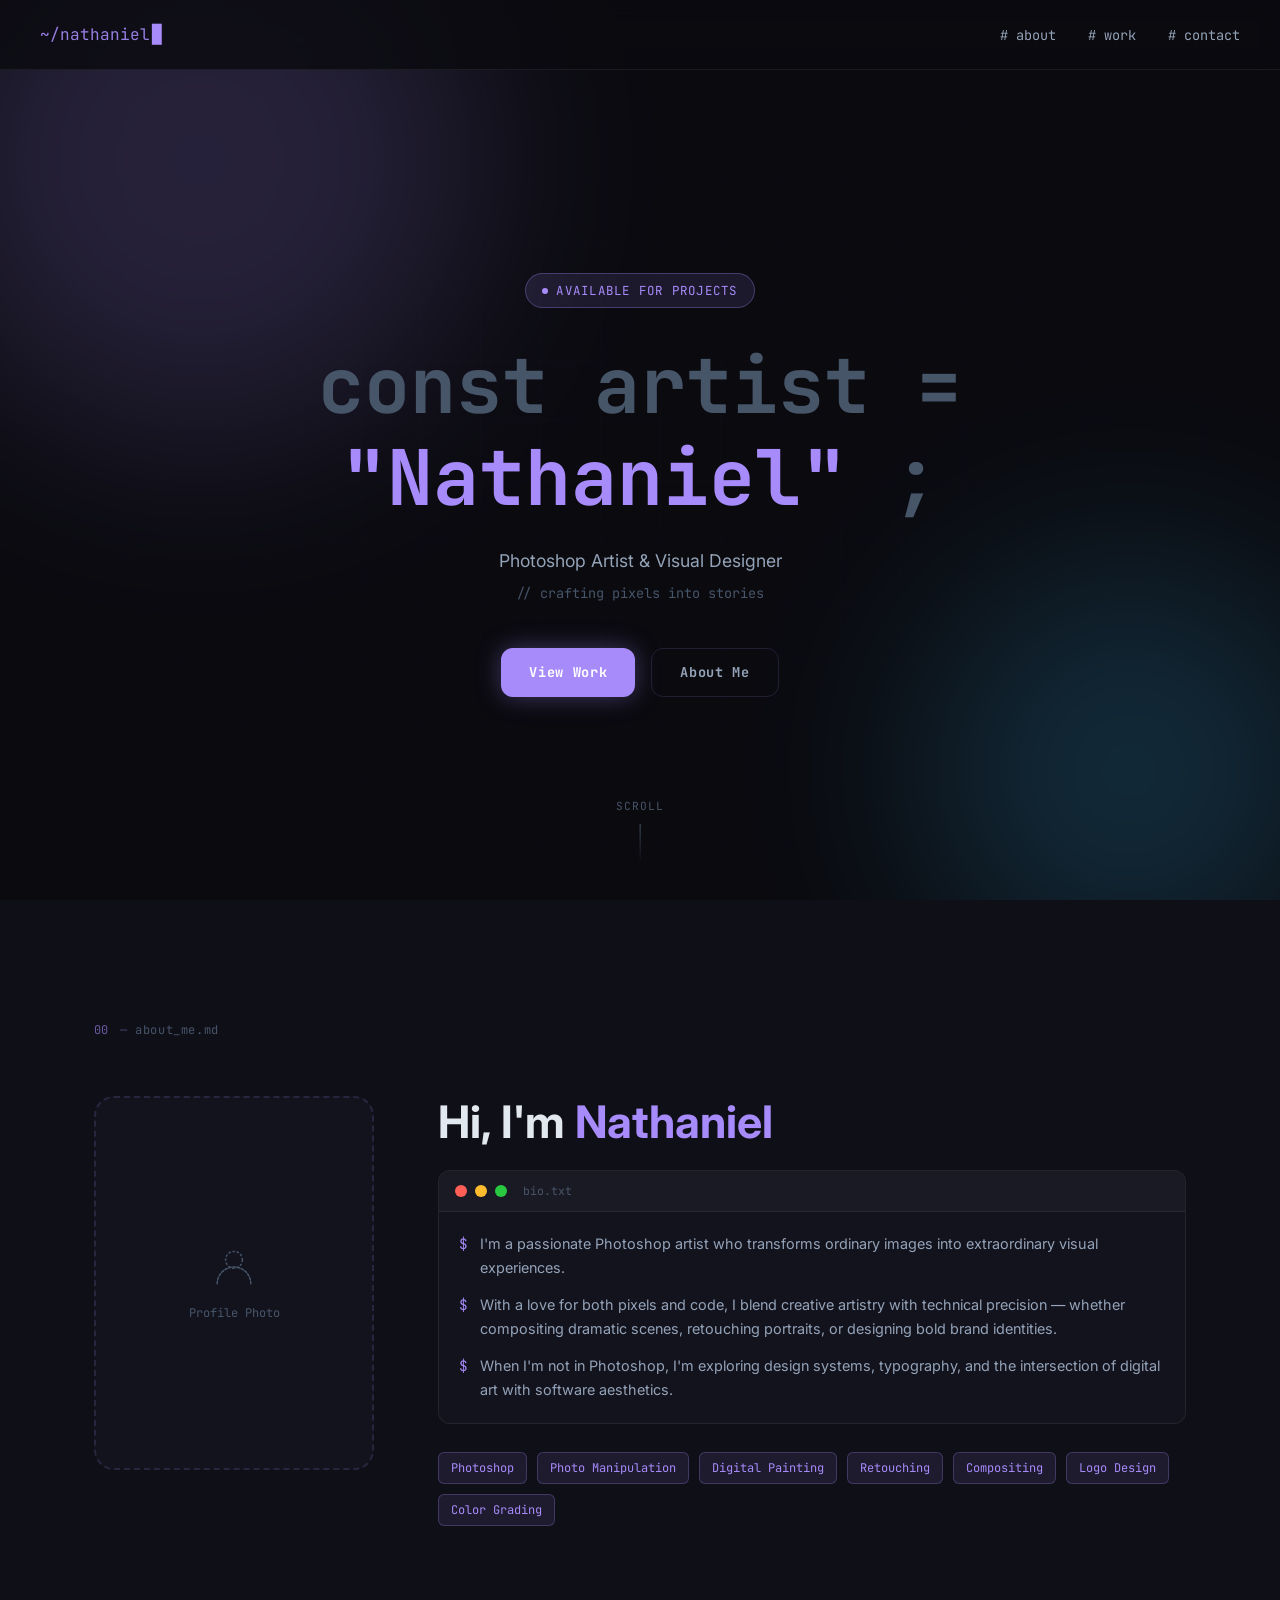
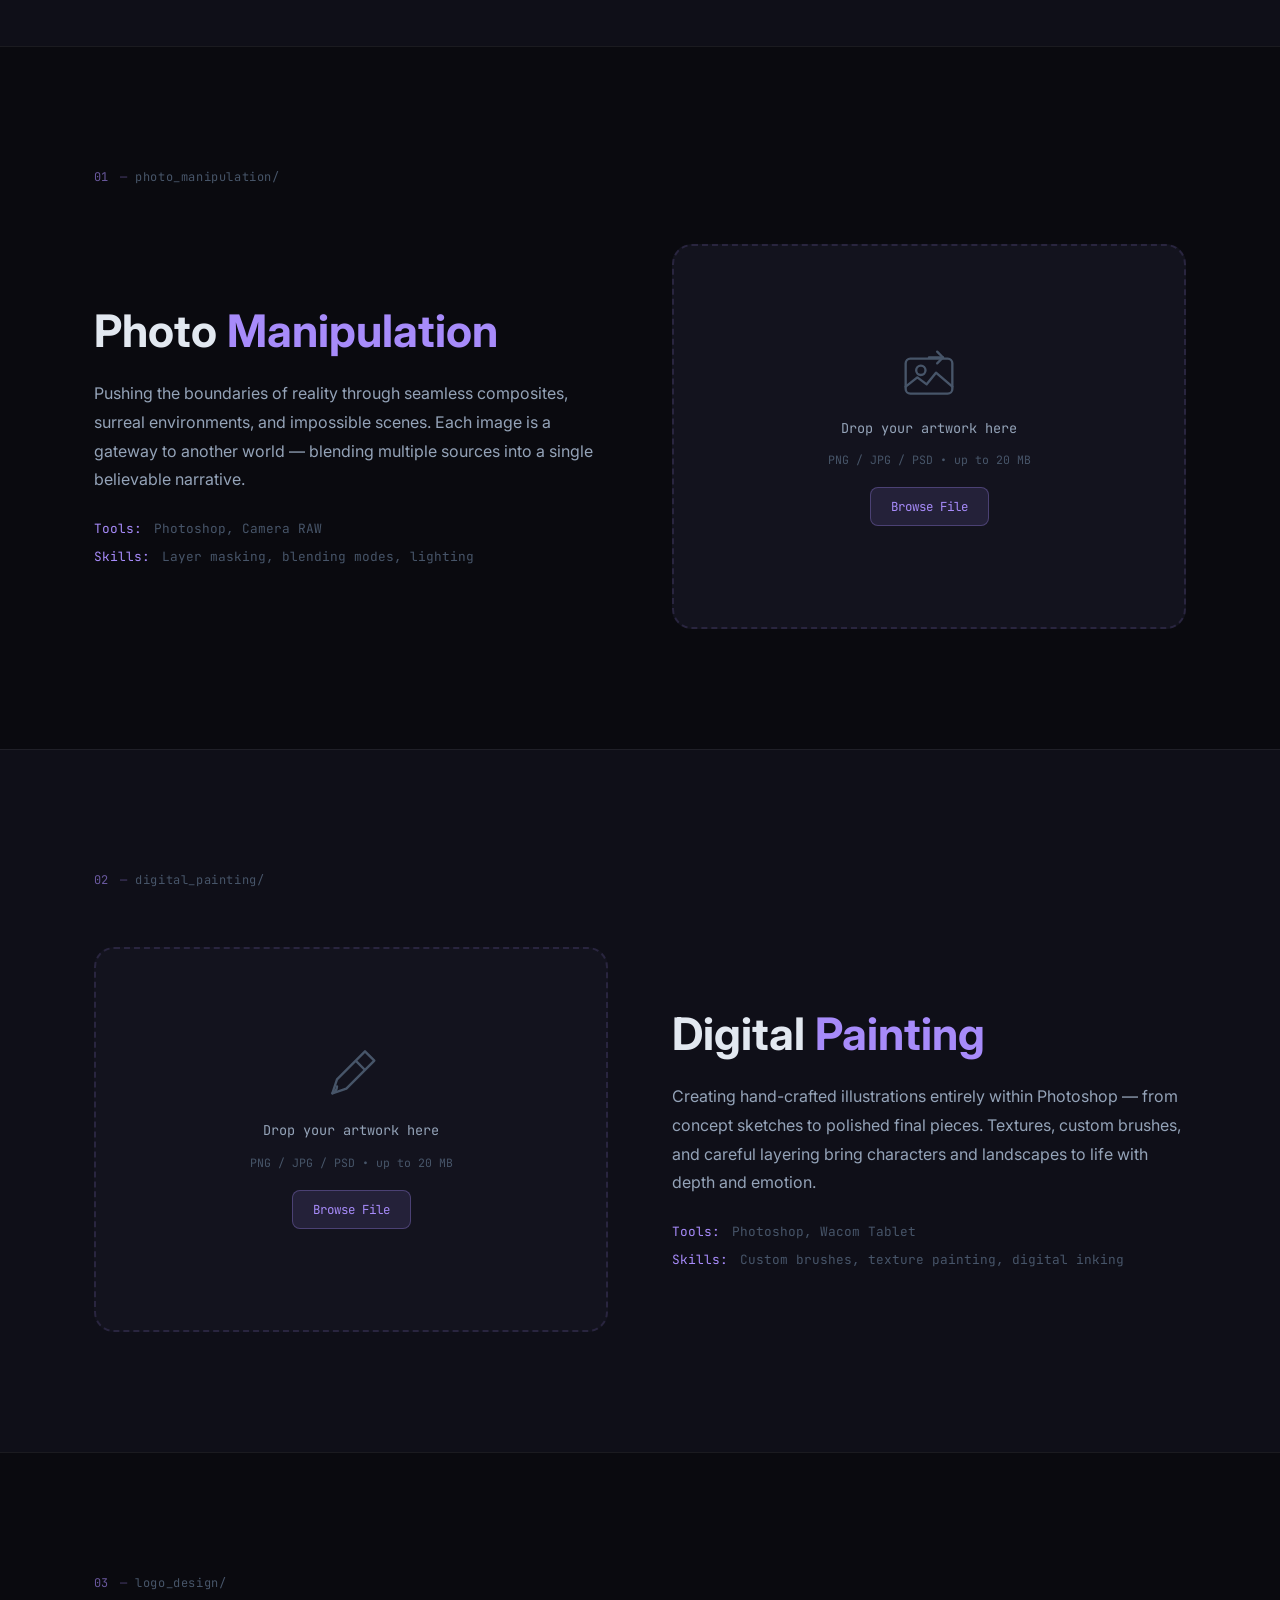
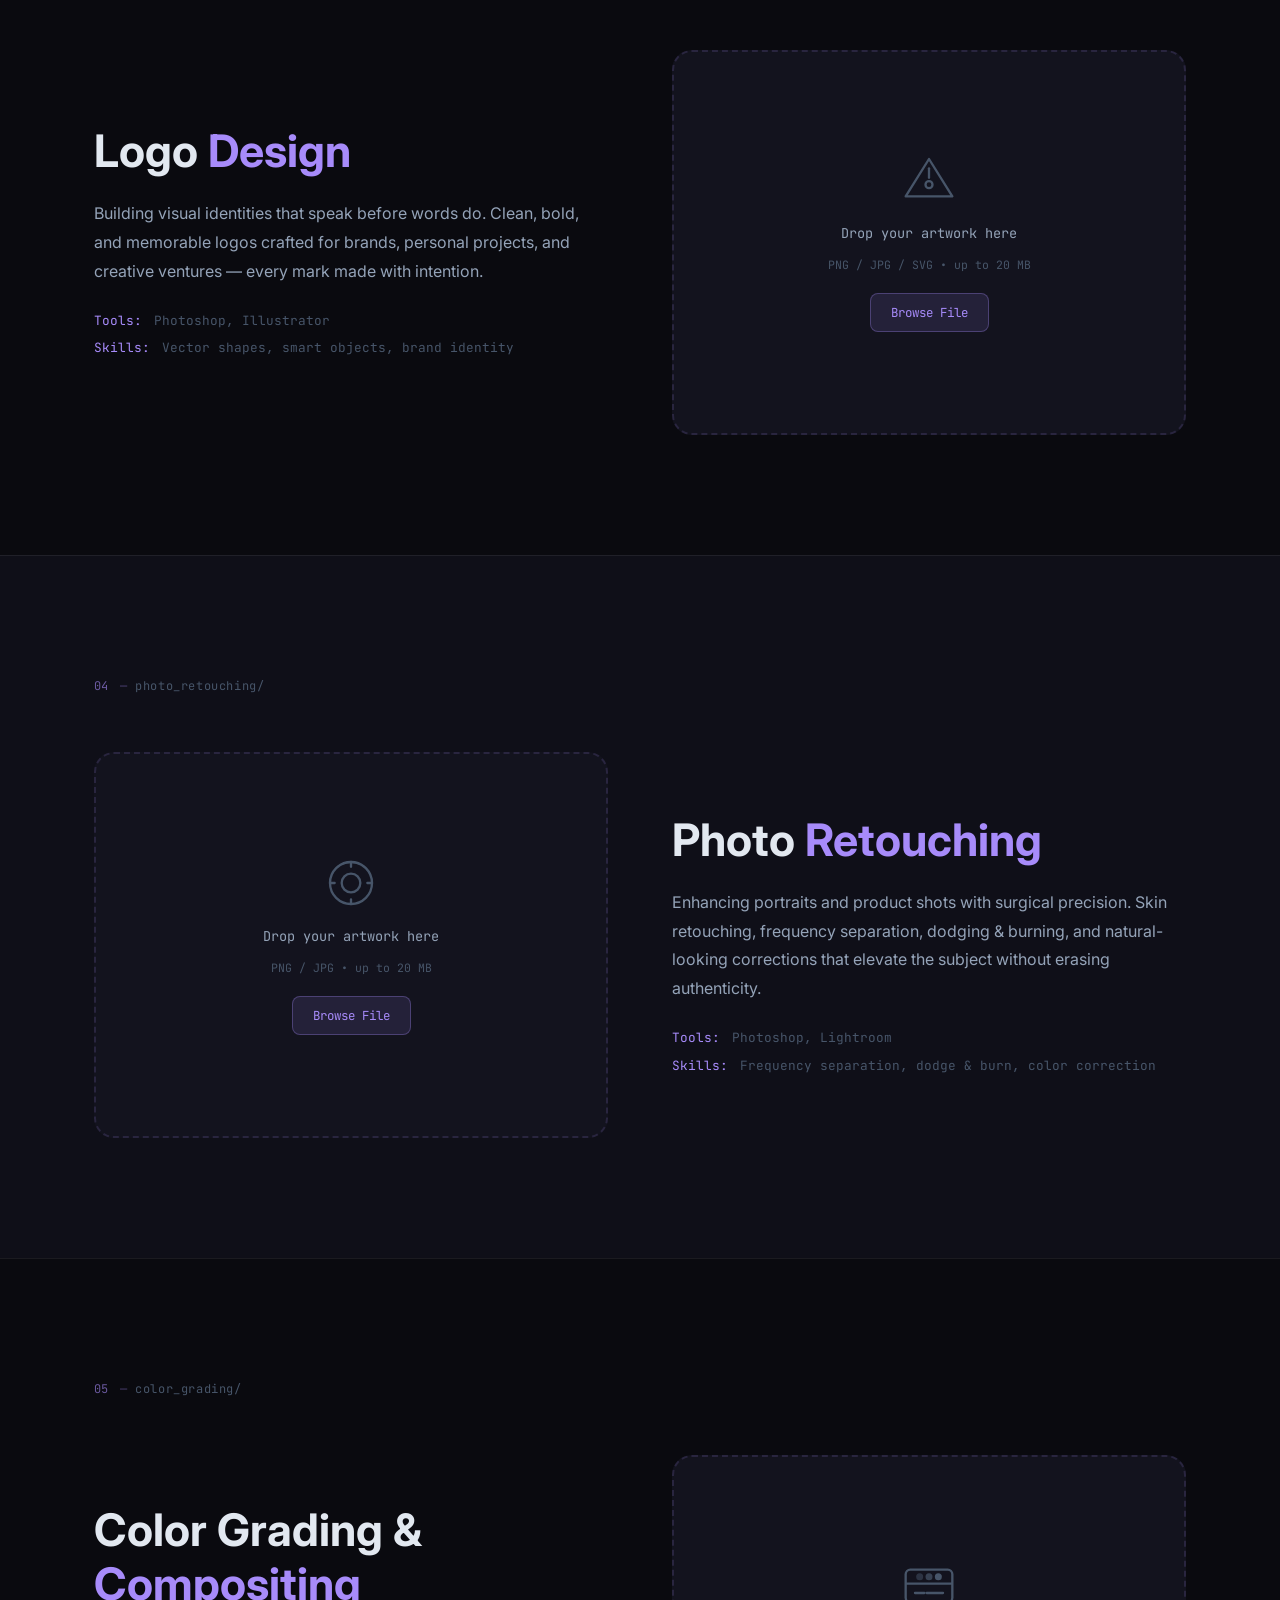
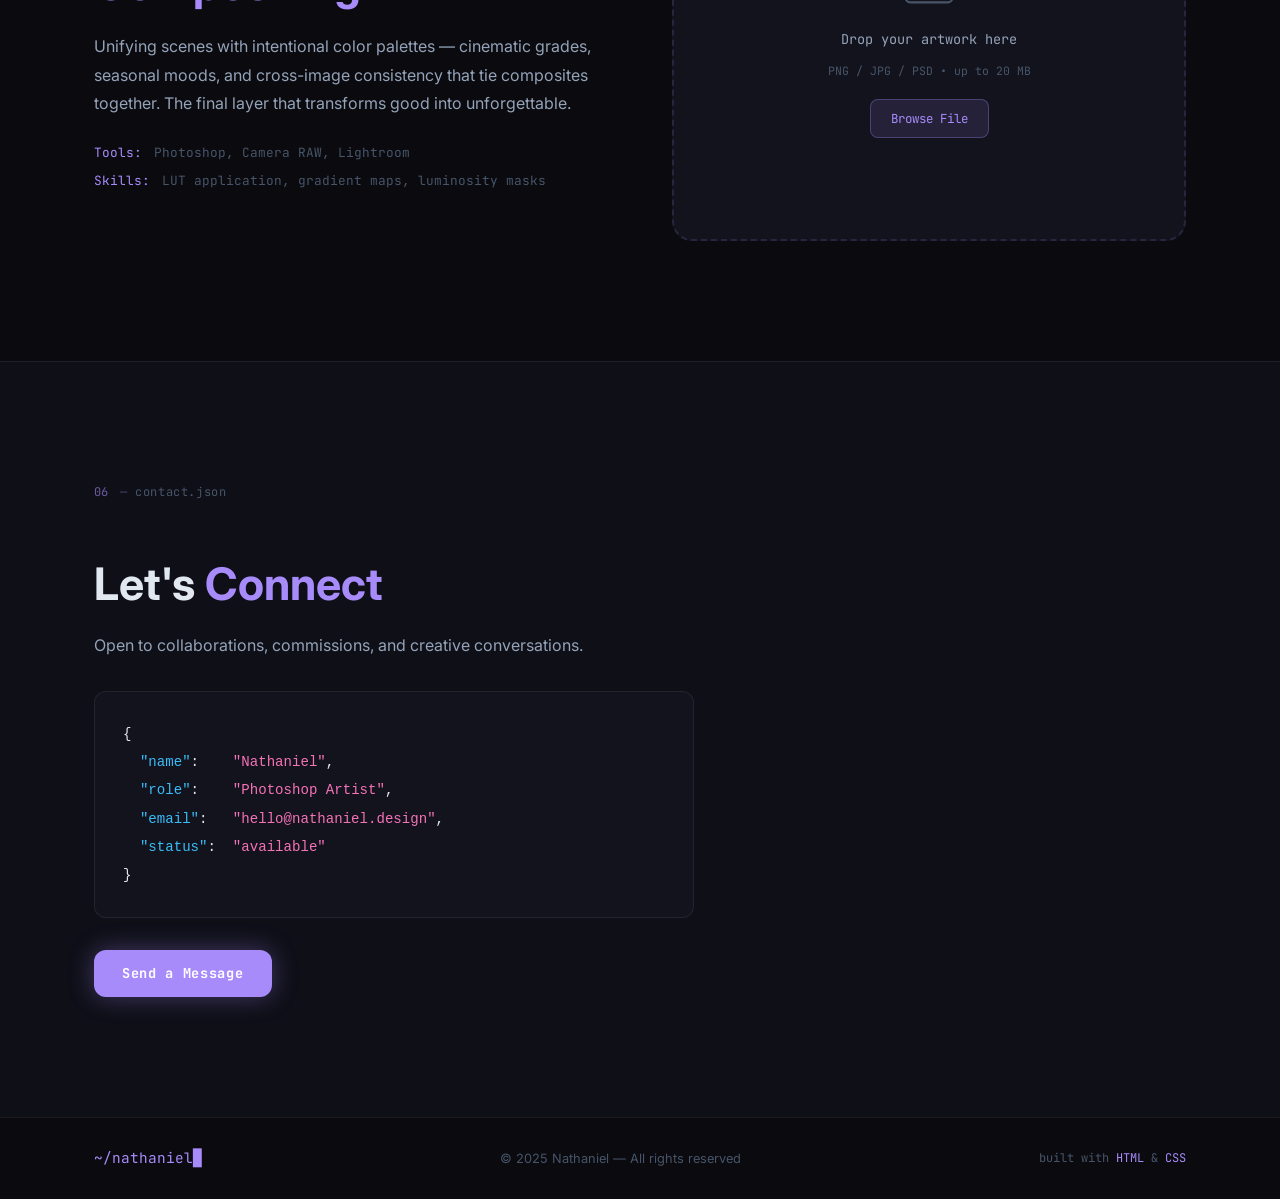
==== index.html @ df30aead "Create Nathaniel Photoshop Portfolio GitHub Page - index.html: hero, about-me, 5 activity sections, " ====
<!DOCTYPE html>
<html lang="en">
<head>
  <meta charset="UTF-8" />
  <meta name="viewport" content="width=device-width, initial-scale=1.0" />
  <title>Nathaniel &mdash; Photoshop Portfolio</title>
  <link rel="stylesheet" href="styles.css" />
  <link rel="preconnect" href="https://fonts.googleapis.com" />
  <link rel="preconnect" href="https://fonts.gstatic.com" crossorigin />
  <link href="https://fonts.googleapis.com/css2?family=JetBrains+Mono:wght@400;700&family=Inter:wght@300;400;600;700&display=swap" rel="stylesheet" />
</head>
<body>

  <!-- ═══ NAV ═══ -->
  <nav class="navbar" id="navbar">
    <div class="nav-brand">
      <span class="nav-prompt">~/nathaniel</span>
      <span class="nav-cursor blink">█</span>
    </div>
    <ul class="nav-links">
      <li><a href="#about" class="nav-link"># about</a></li>
      <li><a href="#activity-1" class="nav-link"># work</a></li>
      <li><a href="#contact" class="nav-link"># contact</a></li>
    </ul>
    <button class="hamburger" id="hamburger" aria-label="Toggle menu">
      <span></span><span></span><span></span>
    </button>
  </nav>

  <!-- ═══ HERO ═══ -->
  <header class="hero" id="hero">
    <div class="hero-bg">
      <div class="grid-lines"></div>
      <div class="orb orb-1"></div>
      <div class="orb orb-2"></div>
    </div>
    <div class="hero-content">
      <div class="hero-tag">
        <span class="tag-dot"></span>
        <span>Available for projects</span>
      </div>
      <h1 class="hero-title">
        <span class="line-dim">const artist =</span>
        <br />
        <span class="line-accent">"Nathaniel"</span>
        <span class="line-dim">;</span>
      </h1>
      <p class="hero-subtitle">
        Photoshop Artist &amp; Visual Designer<br />
        <span class="subtitle-code">// crafting pixels into stories</span>
      </p>
      <div class="hero-actions">
        <a href="#activity-1" class="btn btn-primary">View Work</a>
        <a href="#about" class="btn btn-ghost">About Me</a>
      </div>
    </div>
    <div class="hero-scroll-hint">
      <span>scroll</span>
      <div class="scroll-line"></div>
    </div>
  </header>

  <!-- ═══ ABOUT ═══ -->
  <section class="section about-section" id="about">
    <div class="container">
      <div class="section-label">
        <span class="label-index">00</span>
        <span class="label-text">about_me.md</span>
      </div>

      <div class="about-grid">
        <div class="about-photo-col">
          <div class="about-photo-frame">
            <div class="about-photo-placeholder">
              <svg class="placeholder-icon" viewBox="0 0 80 80" fill="none" xmlns="http://www.w3.org/2000/svg">
                <circle cx="40" cy="28" r="14" stroke="currentColor" stroke-width="2.5" stroke-dasharray="4 3"/>
                <path d="M12 68c0-15.464 12.536-28 28-28s28 12.536 28 28" stroke="currentColor" stroke-width="2.5" stroke-dasharray="4 3" stroke-linecap="round"/>
              </svg>
              <span>Profile Photo</span>
            </div>
            <div class="photo-frame-deco"></div>
          </div>
        </div>

        <div class="about-text-col">
          <h2 class="section-title">
            Hi, I'm <span class="accent">Nathaniel</span>
          </h2>
          <div class="terminal-block">
            <div class="terminal-header">
              <span class="t-dot red"></span>
              <span class="t-dot yellow"></span>
              <span class="t-dot green"></span>
              <span class="t-file">bio.txt</span>
            </div>
            <div class="terminal-body">
              <p class="t-line">
                <span class="t-prompt">$</span>
                I'm a passionate Photoshop artist who transforms ordinary images into extraordinary visual experiences.
              </p>
              <p class="t-line">
                <span class="t-prompt">$</span>
                With a love for both pixels and code, I blend creative artistry with technical precision — whether compositing dramatic scenes, retouching portraits, or designing bold brand identities.
              </p>
              <p class="t-line">
                <span class="t-prompt">$</span>
                When I'm not in Photoshop, I'm exploring design systems, typography, and the intersection of digital art with software aesthetics.
              </p>
            </div>
          </div>

          <div class="about-skills">
            <span class="skill-tag">Photoshop</span>
            <span class="skill-tag">Photo Manipulation</span>
            <span class="skill-tag">Digital Painting</span>
            <span class="skill-tag">Retouching</span>
            <span class="skill-tag">Compositing</span>
            <span class="skill-tag">Logo Design</span>
            <span class="skill-tag">Color Grading</span>
          </div>
        </div>
      </div>
    </div>
  </section>

  <!-- ═══ ACTIVITIES ═══ -->

  <!-- ─ Activity 1: Photo Manipulation ─ -->
  <section class="section activity-section" id="activity-1" data-index="01">
    <div class="container">
      <div class="section-label">
        <span class="label-index">01</span>
        <span class="label-text">photo_manipulation/</span>
      </div>
      <div class="activity-grid">
        <div class="activity-info">
          <h2 class="section-title">Photo <span class="accent">Manipulation</span></h2>
          <p class="activity-desc">
            Pushing the boundaries of reality through seamless composites, surreal environments, and impossible scenes. Each image is a gateway to another world — blending multiple sources into a single believable narrative.
          </p>
          <ul class="activity-meta">
            <li><span class="meta-key">Tools:</span> Photoshop, Camera RAW</li>
            <li><span class="meta-key">Skills:</span> Layer masking, blending modes, lighting</li>
          </ul>
        </div>
        <div class="activity-media">
          <div class="image-upload-card" data-activity="1">
            <div class="upload-inner">
              <div class="upload-icon-wrap">
                <svg viewBox="0 0 48 48" fill="none" xmlns="http://www.w3.org/2000/svg">
                  <rect x="4" y="10" width="40" height="30" rx="4" stroke="currentColor" stroke-width="2"/>
                  <circle cx="17" cy="20" r="4" stroke="currentColor" stroke-width="2"/>
                  <path d="M4 34l10-8 8 6 8-10 14 12" stroke="currentColor" stroke-width="2" stroke-linecap="round" stroke-linejoin="round"/>
                  <path d="M31 4l5 5-5 5" stroke="currentColor" stroke-width="2" stroke-linecap="round" stroke-linejoin="round"/>
                  <path d="M36 9H24" stroke="currentColor" stroke-width="2" stroke-linecap="round"/>
                </svg>
              </div>
              <p class="upload-label">Drop your artwork here</p>
              <p class="upload-hint">PNG / JPG / PSD &bull; up to 20 MB</p>
              <label class="upload-btn">
                Browse File
                <input type="file" accept="image/*" class="file-input" />
              </label>
            </div>
            <div class="upload-preview" style="display:none;">
              <img src="" alt="Preview" class="preview-img" />
              <button class="remove-img" aria-label="Remove image">&#x2715;</button>
            </div>
          </div>
        </div>
      </div>
    </div>
  </section>

  <!-- ─ Activity 2: Digital Painting ─ -->
  <section class="section activity-section alt-layout" id="activity-2" data-index="02">
    <div class="container">
      <div class="section-label">
        <span class="label-index">02</span>
        <span class="label-text">digital_painting/</span>
      </div>
      <div class="activity-grid reversed">
        <div class="activity-info">
          <h2 class="section-title">Digital <span class="accent">Painting</span></h2>
          <p class="activity-desc">
            Creating hand-crafted illustrations entirely within Photoshop — from concept sketches to polished final pieces. Textures, custom brushes, and careful layering bring characters and landscapes to life with depth and emotion.
          </p>
          <ul class="activity-meta">
            <li><span class="meta-key">Tools:</span> Photoshop, Wacom Tablet</li>
            <li><span class="meta-key">Skills:</span> Custom brushes, texture painting, digital inking</li>
          </ul>
        </div>
        <div class="activity-media">
          <div class="image-upload-card" data-activity="2">
            <div class="upload-inner">
              <div class="upload-icon-wrap">
                <svg viewBox="0 0 48 48" fill="none" xmlns="http://www.w3.org/2000/svg">
                  <path d="M8 38l4-12 24-24 8 8-24 24L8 38z" stroke="currentColor" stroke-width="2" stroke-linejoin="round"/>
                  <path d="M28 10l8 8" stroke="currentColor" stroke-width="2"/>
                  <path d="M8 38c2-1 4-3 4-6" stroke="currentColor" stroke-width="2" stroke-linecap="round"/>
                </svg>
              </div>
              <p class="upload-label">Drop your artwork here</p>
              <p class="upload-hint">PNG / JPG / PSD &bull; up to 20 MB</p>
              <label class="upload-btn">
                Browse File
                <input type="file" accept="image/*" class="file-input" />
              </label>
            </div>
            <div class="upload-preview" style="display:none;">
              <img src="" alt="Preview" class="preview-img" />
              <button class="remove-img" aria-label="Remove image">&#x2715;</button>
            </div>
          </div>
        </div>
      </div>
    </div>
  </section>

  <!-- ─ Activity 3: Logo Design ─ -->
  <section class="section activity-section" id="activity-3" data-index="03">
    <div class="container">
      <div class="section-label">
        <span class="label-index">03</span>
        <span class="label-text">logo_design/</span>
      </div>
      <div class="activity-grid">
        <div class="activity-info">
          <h2 class="section-title">Logo <span class="accent">Design</span></h2>
          <p class="activity-desc">
            Building visual identities that speak before words do. Clean, bold, and memorable logos crafted for brands, personal projects, and creative ventures — every mark made with intention.
          </p>
          <ul class="activity-meta">
            <li><span class="meta-key">Tools:</span> Photoshop, Illustrator</li>
            <li><span class="meta-key">Skills:</span> Vector shapes, smart objects, brand identity</li>
          </ul>
        </div>
        <div class="activity-media">
          <div class="image-upload-card" data-activity="3">
            <div class="upload-inner">
              <div class="upload-icon-wrap">
                <svg viewBox="0 0 48 48" fill="none" xmlns="http://www.w3.org/2000/svg">
                  <polygon points="24,6 44,38 4,38" stroke="currentColor" stroke-width="2" stroke-linejoin="round"/>
                  <circle cx="24" cy="28" r="3" stroke="currentColor" stroke-width="2"/>
                  <path d="M24 22v-8" stroke="currentColor" stroke-width="2" stroke-linecap="round"/>
                </svg>
              </div>
              <p class="upload-label">Drop your artwork here</p>
              <p class="upload-hint">PNG / JPG / SVG &bull; up to 20 MB</p>
              <label class="upload-btn">
                Browse File
                <input type="file" accept="image/*" class="file-input" />
              </label>
            </div>
            <div class="upload-preview" style="display:none;">
              <img src="" alt="Preview" class="preview-img" />
              <button class="remove-img" aria-label="Remove image">&#x2715;</button>
            </div>
          </div>
        </div>
      </div>
    </div>
  </section>

  <!-- ─ Activity 4: Photo Retouching ─ -->
  <section class="section activity-section alt-layout" id="activity-4" data-index="04">
    <div class="container">
      <div class="section-label">
        <span class="label-index">04</span>
        <span class="label-text">photo_retouching/</span>
      </div>
      <div class="activity-grid reversed">
        <div class="activity-info">
          <h2 class="section-title">Photo <span class="accent">Retouching</span></h2>
          <p class="activity-desc">
            Enhancing portraits and product shots with surgical precision. Skin retouching, frequency separation, dodging &amp; burning, and natural-looking corrections that elevate the subject without erasing authenticity.
          </p>
          <ul class="activity-meta">
            <li><span class="meta-key">Tools:</span> Photoshop, Lightroom</li>
            <li><span class="meta-key">Skills:</span> Frequency separation, dodge &amp; burn, color correction</li>
          </ul>
        </div>
        <div class="activity-media">
          <div class="image-upload-card" data-activity="4">
            <div class="upload-inner">
              <div class="upload-icon-wrap">
                <svg viewBox="0 0 48 48" fill="none" xmlns="http://www.w3.org/2000/svg">
                  <circle cx="24" cy="24" r="18" stroke="currentColor" stroke-width="2"/>
                  <circle cx="24" cy="24" r="8" stroke="currentColor" stroke-width="2"/>
                  <path d="M24 6v4M24 38v4M6 24h4M38 24h4" stroke="currentColor" stroke-width="2" stroke-linecap="round"/>
                </svg>
              </div>
              <p class="upload-label">Drop your artwork here</p>
              <p class="upload-hint">PNG / JPG &bull; up to 20 MB</p>
              <label class="upload-btn">
                Browse File
                <input type="file" accept="image/*" class="file-input" />
              </label>
            </div>
            <div class="upload-preview" style="display:none;">
              <img src="" alt="Preview" class="preview-img" />
              <button class="remove-img" aria-label="Remove image">&#x2715;</button>
            </div>
          </div>
        </div>
      </div>
    </div>
  </section>

  <!-- ─ Activity 5: Color Grading & Compositing ─ -->
  <section class="section activity-section" id="activity-5" data-index="05">
    <div class="container">
      <div class="section-label">
        <span class="label-index">05</span>
        <span class="label-text">color_grading/</span>
      </div>
      <div class="activity-grid">
        <div class="activity-info">
          <h2 class="section-title">Color Grading &amp; <span class="accent">Compositing</span></h2>
          <p class="activity-desc">
            Unifying scenes with intentional color palettes — cinematic grades, seasonal moods, and cross-image consistency that tie composites together. The final layer that transforms good into unforgettable.
          </p>
          <ul class="activity-meta">
            <li><span class="meta-key">Tools:</span> Photoshop, Camera RAW, Lightroom</li>
            <li><span class="meta-key">Skills:</span> LUT application, gradient maps, luminosity masks</li>
          </ul>
        </div>
        <div class="activity-media">
          <div class="image-upload-card" data-activity="5">
            <div class="upload-inner">
              <div class="upload-icon-wrap">
                <svg viewBox="0 0 48 48" fill="none" xmlns="http://www.w3.org/2000/svg">
                  <rect x="4" y="10" width="40" height="28" rx="4" stroke="currentColor" stroke-width="2"/>
                  <path d="M4 22h40" stroke="currentColor" stroke-width="2"/>
                  <circle cx="16" cy="16" r="3" fill="currentColor" opacity="0.5"/>
                  <circle cx="24" cy="16" r="3" fill="currentColor" opacity="0.7"/>
                  <circle cx="32" cy="16" r="3" fill="currentColor"/>
                  <path d="M12 30h8M22 30h14" stroke="currentColor" stroke-width="2" stroke-linecap="round"/>
                </svg>
              </div>
              <p class="upload-label">Drop your artwork here</p>
              <p class="upload-hint">PNG / JPG / PSD &bull; up to 20 MB</p>
              <label class="upload-btn">
                Browse File
                <input type="file" accept="image/*" class="file-input" />
              </label>
            </div>
            <div class="upload-preview" style="display:none;">
              <img src="" alt="Preview" class="preview-img" />
              <button class="remove-img" aria-label="Remove image">&#x2715;</button>
            </div>
          </div>
        </div>
      </div>
    </div>
  </section>

  <!-- ═══ CONTACT ═══ -->
  <section class="section contact-section" id="contact">
    <div class="container">
      <div class="section-label">
        <span class="label-index">06</span>
        <span class="label-text">contact.json</span>
      </div>
      <div class="contact-inner">
        <h2 class="section-title">Let's <span class="accent">Connect</span></h2>
        <p class="contact-sub">Open to collaborations, commissions, and creative conversations.</p>
        <div class="contact-code-block">
<pre><code>{
  <span class="json-key">"name"</span>:    <span class="json-val">"Nathaniel"</span>,
  <span class="json-key">"role"</span>:    <span class="json-val">"Photoshop Artist"</span>,
  <span class="json-key">"email"</span>:   <span class="json-val">"hello@nathaniel.design"</span>,
  <span class="json-key">"status"</span>:  <span class="json-val">"available"</span>
}</code></pre>
        </div>
        <a href="mailto:hello@nathaniel.design" class="btn btn-primary">Send a Message</a>
      </div>
    </div>
  </section>

  <!-- ═══ FOOTER ═══ -->
  <footer class="footer">
    <div class="container footer-inner">
      <span class="footer-brand">~/nathaniel<span class="blink">█</span></span>
      <span class="footer-copy">&copy; 2025 Nathaniel &mdash; All rights reserved</span>
      <span class="footer-tech">built with <span class="accent">HTML</span> &amp; <span class="accent">CSS</span></span>
    </div>
  </footer>

  <script src="script.js"></script>
</body>
</html>
---- styles.css ----
/* ═══════════════════════════════════════════════════════
   NATHANIEL PHOTOSHOP PORTFOLIO — styles.css
   Design: dark developer aesthetic + creative artistry
   ═══════════════════════════════════════════════════════ */

/* ── 1. CSS Custom Properties ── */
:root {
  --bg:         #0a0a0f;
  --bg-2:       #0f0f18;
  --bg-card:    #13131e;
  --bg-glass:   rgba(19, 19, 30, 0.75);

  --accent:     #a78bfa;       /* violet */
  --accent-2:   #38bdf8;       /* sky blue */
  --accent-3:   #f472b6;       /* pink */
  --accent-glow:rgba(167,139,250,0.25);

  --text:       #e2e8f0;
  --text-muted: #94a3b8;
  --text-dim:   #475569;

  --border:     rgba(167,139,250,0.15);
  --border-2:   rgba(255,255,255,0.07);

  --radius:     12px;
  --radius-lg:  20px;

  --font-mono:  'JetBrains Mono', 'Fira Code', monospace;
  --font-sans:  'Inter', system-ui, sans-serif;

  --nav-h:      70px;
  --section-gap:120px;
}

/* ── 2. Reset & Base ── */
*, *::before, *::after { box-sizing: border-box; margin: 0; padding: 0; }

html { scroll-behavior: smooth; }

body {
  font-family: var(--font-sans);
  background: var(--bg);
  color: var(--text);
  line-height: 1.7;
  overflow-x: hidden;
}

a { color: inherit; text-decoration: none; }
ul { list-style: none; }
img { display: block; max-width: 100%; }
button { cursor: pointer; font-family: inherit; }

::selection { background: var(--accent); color: #fff; }

/* ── 3. Scrollbar ── */
::-webkit-scrollbar { width: 6px; }
::-webkit-scrollbar-track { background: var(--bg); }
::-webkit-scrollbar-thumb { background: var(--accent); border-radius: 99px; }

/* ── 4. Utility ── */
.container {
  max-width: 1140px;
  margin: 0 auto;
  padding: 0 24px;
}

.accent { color: var(--accent); }

/* ── 5. Nav ── */
.navbar {
  position: fixed;
  top: 0; left: 0; right: 0;
  z-index: 100;
  height: var(--nav-h);
  display: flex;
  align-items: center;
  justify-content: space-between;
  padding: 0 40px;
  background: rgba(10,10,15,0.8);
  backdrop-filter: blur(12px);
  -webkit-backdrop-filter: blur(12px);
  border-bottom: 1px solid var(--border-2);
  transition: box-shadow 0.3s;
}
.navbar.scrolled { box-shadow: 0 4px 40px rgba(0,0,0,0.5); }

.nav-brand {
  font-family: var(--font-mono);
  font-size: 1rem;
  color: var(--accent);
  display: flex;
  align-items: center;
  gap: 2px;
}
.nav-prompt { opacity: 0.9; }

.nav-links {
  display: flex;
  gap: 32px;
}
.nav-link {
  font-family: var(--font-mono);
  font-size: 0.85rem;
  color: var(--text-muted);
  transition: color 0.2s;
  position: relative;
}
.nav-link::after {
  content: '';
  position: absolute;
  bottom: -4px; left: 0;
  width: 0; height: 1px;
  background: var(--accent);
  transition: width 0.3s;
}
.nav-link:hover { color: var(--accent); }
.nav-link:hover::after { width: 100%; }

.hamburger {
  display: none;
  flex-direction: column;
  gap: 5px;
  background: none;
  border: none;
  padding: 4px;
}
.hamburger span {
  display: block;
  width: 24px; height: 2px;
  background: var(--text-muted);
  border-radius: 2px;
  transition: transform 0.3s, opacity 0.3s;
}

/* ── 6. Blink cursor ── */
.blink { animation: blink 1.1s step-end infinite; }
@keyframes blink { 50% { opacity: 0; } }

/* ── 7. Buttons ── */
.btn {
  display: inline-flex;
  align-items: center;
  gap: 8px;
  padding: 12px 28px;
  border-radius: var(--radius);
  font-family: var(--font-mono);
  font-size: 0.85rem;
  font-weight: 700;
  letter-spacing: 0.05em;
  transition: all 0.25s;
  cursor: pointer;
  border: none;
}
.btn-primary {
  background: var(--accent);
  color: #fff;
  box-shadow: 0 0 24px rgba(167,139,250,0.35);
}
.btn-primary:hover {
  background: #c4b5fd;
  box-shadow: 0 0 36px rgba(167,139,250,0.55);
  transform: translateY(-2px);
}
.btn-ghost {
  background: transparent;
  color: var(--text-muted);
  border: 1px solid var(--border);
}
.btn-ghost:hover {
  color: var(--accent);
  border-color: var(--accent);
  background: var(--accent-glow);
  transform: translateY(-2px);
}

/* ── 8. Hero ── */
.hero {
  position: relative;
  min-height: 100vh;
  display: flex;
  align-items: center;
  justify-content: center;
  overflow: hidden;
  padding-top: var(--nav-h);
}

.hero-bg {
  position: absolute;
  inset: 0;
  pointer-events: none;
}

.grid-lines {
  position: absolute;
  inset: 0;
  background-image:
    linear-gradient(rgba(167,139,250,0.04) 1px, transparent 1px),
    linear-gradient(90deg, rgba(167,139,250,0.04) 1px, transparent 1px);
  background-size: 60px 60px;
  mask-image: radial-gradient(ellipse at center, rgba(0,0,0,0.6) 0%, transparent 70%);
}

.orb {
  position: absolute;
  border-radius: 50%;
  filter: blur(100px);
  opacity: 0.18;
}
.orb-1 {
  width: 560px; height: 560px;
  background: var(--accent);
  top: -120px; left: -80px;
  animation: drift 12s ease-in-out infinite alternate;
}
.orb-2 {
  width: 420px; height: 420px;
  background: var(--accent-2);
  bottom: -80px; right: -60px;
  animation: drift 16s ease-in-out infinite alternate-reverse;
}
@keyframes drift {
  from { transform: translate(0, 0) scale(1); }
  to   { transform: translate(40px, 20px) scale(1.05); }
}

.hero-content {
  position: relative;
  z-index: 1;
  text-align: center;
  padding: 20px;
}

.hero-tag {
  display: inline-flex;
  align-items: center;
  gap: 8px;
  font-family: var(--font-mono);
  font-size: 0.78rem;
  color: var(--accent);
  background: rgba(167,139,250,0.12);
  border: 1px solid rgba(167,139,250,0.3);
  border-radius: 99px;
  padding: 6px 16px;
  margin-bottom: 32px;
  text-transform: uppercase;
  letter-spacing: 0.1em;
}
.tag-dot {
  width: 6px; height: 6px;
  border-radius: 50%;
  background: var(--accent);
  animation: pulse 1.8s ease-in-out infinite;
}
@keyframes pulse {
  0%, 100% { opacity: 1; transform: scale(1); }
  50% { opacity: 0.5; transform: scale(1.4); }
}

.hero-title {
  font-family: var(--font-mono);
  font-size: clamp(2.2rem, 6vw, 5rem);
  font-weight: 700;
  line-height: 1.2;
  margin-bottom: 20px;
}
.line-dim  { color: var(--text-dim); }
.line-accent { color: var(--accent); }

.hero-subtitle {
  font-size: 1.1rem;
  color: var(--text-muted);
  margin-bottom: 40px;
  line-height: 1.8;
}
.subtitle-code {
  font-family: var(--font-mono);
  font-size: 0.85rem;
  color: var(--text-dim);
}

.hero-actions {
  display: flex;
  gap: 16px;
  justify-content: center;
  flex-wrap: wrap;
}

.hero-scroll-hint {
  position: absolute;
  bottom: 36px; left: 50%;
  transform: translateX(-50%);
  display: flex;
  flex-direction: column;
  align-items: center;
  gap: 8px;
  font-family: var(--font-mono);
  font-size: 0.7rem;
  color: var(--text-dim);
  letter-spacing: 0.1em;
  text-transform: uppercase;
  z-index: 1;
}
.scroll-line {
  width: 1px; height: 40px;
  background: linear-gradient(to bottom, var(--text-dim), transparent);
  animation: grow 2s ease-in-out infinite;
}
@keyframes grow {
  0% { transform: scaleY(0); transform-origin: top; }
  50% { transform: scaleY(1); transform-origin: top; }
  51% { transform: scaleY(1); transform-origin: bottom; }
  100% { transform: scaleY(0); transform-origin: bottom; }
}

/* ── 9. Section Shared ── */
.section {
  padding: var(--section-gap) 0;
  position: relative;
}
.section + .section { border-top: 1px solid var(--border-2); }

.section-label {
  display: flex;
  align-items: center;
  gap: 12px;
  margin-bottom: 56px;
}
.label-index {
  font-family: var(--font-mono);
  font-size: 0.75rem;
  color: var(--accent);
  opacity: 0.6;
}
.label-text {
  font-family: var(--font-mono);
  font-size: 0.75rem;
  color: var(--text-dim);
  letter-spacing: 0.05em;
}
.label-text::before { content: '— '; color: var(--accent); opacity: 0.4; }

.section-title {
  font-size: clamp(1.8rem, 4vw, 2.8rem);
  font-weight: 700;
  line-height: 1.2;
  margin-bottom: 20px;
}

/* ── 10. About Section ── */
.about-section { background: var(--bg-2); }

.about-grid {
  display: grid;
  grid-template-columns: 280px 1fr;
  gap: 64px;
  align-items: start;
}

.about-photo-frame {
  position: relative;
}
.about-photo-placeholder {
  aspect-ratio: 3/4;
  background: var(--bg-card);
  border: 2px dashed var(--border);
  border-radius: var(--radius-lg);
  display: flex;
  flex-direction: column;
  align-items: center;
  justify-content: center;
  gap: 12px;
  color: var(--text-dim);
  font-family: var(--font-mono);
  font-size: 0.75rem;
  transition: border-color 0.3s, color 0.3s;
}
.about-photo-placeholder:hover {
  border-color: var(--accent);
  color: var(--accent);
}
.placeholder-icon {
  width: 48px; height: 48px;
  color: inherit;
}
.photo-frame-deco {
  position: absolute;
  top: 12px; left: 12px; right: -12px; bottom: -12px;
  border: 1px solid var(--accent);
  border-radius: var(--radius-lg);
  opacity: 0.2;
  pointer-events: none;
  z-index: -1;
}

/* Terminal block */
.terminal-block {
  background: var(--bg-card);
  border: 1px solid var(--border-2);
  border-radius: var(--radius);
  overflow: hidden;
  margin-bottom: 28px;
}
.terminal-header {
  display: flex;
  align-items: center;
  gap: 8px;
  padding: 10px 16px;
  background: rgba(255,255,255,0.03);
  border-bottom: 1px solid var(--border-2);
}
.t-dot {
  width: 12px; height: 12px;
  border-radius: 50%;
}
.t-dot.red    { background: #ff5f57; }
.t-dot.yellow { background: #febc2e; }
.t-dot.green  { background: #28c840; }
.t-file {
  font-family: var(--font-mono);
  font-size: 0.72rem;
  color: var(--text-dim);
  margin-left: 8px;
}
.terminal-body { padding: 20px; }
.t-line {
  font-size: 0.9rem;
  color: var(--text-muted);
  margin-bottom: 12px;
  display: flex;
  gap: 12px;
}
.t-line:last-child { margin-bottom: 0; }
.t-prompt {
  color: var(--accent);
  font-family: var(--font-mono);
  flex-shrink: 0;
}

.about-skills {
  display: flex;
  flex-wrap: wrap;
  gap: 10px;
}
.skill-tag {
  font-family: var(--font-mono);
  font-size: 0.75rem;
  color: var(--accent);
  background: rgba(167,139,250,0.1);
  border: 1px solid rgba(167,139,250,0.25);
  border-radius: 6px;
  padding: 5px 12px;
  transition: background 0.2s, border-color 0.2s;
}
.skill-tag:hover {
  background: rgba(167,139,250,0.2);
  border-color: var(--accent);
}

/* ── 11. Activity Sections ── */
.activity-section { background: var(--bg); }
.activity-section.alt-layout { background: var(--bg-2); }

.activity-grid {
  display: grid;
  grid-template-columns: 1fr 1fr;
  gap: 64px;
  align-items: center;
}
.activity-grid.reversed { direction: rtl; }
.activity-grid.reversed > * { direction: ltr; }

.activity-desc {
  color: var(--text-muted);
  font-size: 1rem;
  margin-bottom: 24px;
  line-height: 1.8;
}

.activity-meta {
  font-family: var(--font-mono);
  font-size: 0.8rem;
  color: var(--text-dim);
  display: flex;
  flex-direction: column;
  gap: 6px;
}
.meta-key {
  color: var(--accent);
  margin-right: 4px;
}

/* ── 12. Image Upload Card ── */
.image-upload-card {
  background: var(--bg-card);
  border: 2px dashed var(--border);
  border-radius: var(--radius-lg);
  overflow: hidden;
  aspect-ratio: 4/3;
  position: relative;
  transition: border-color 0.3s, box-shadow 0.3s;
  cursor: pointer;
}
.image-upload-card:hover,
.image-upload-card.drag-over {
  border-color: var(--accent);
  box-shadow: 0 0 40px var(--accent-glow);
}
.image-upload-card.has-image { border-style: solid; border-color: var(--border); }

.upload-inner {
  position: absolute;
  inset: 0;
  display: flex;
  flex-direction: column;
  align-items: center;
  justify-content: center;
  gap: 10px;
  padding: 24px;
  text-align: center;
}

.upload-icon-wrap {
  width: 56px; height: 56px;
  color: var(--text-dim);
  margin-bottom: 4px;
  transition: color 0.3s, transform 0.3s;
}
.image-upload-card:hover .upload-icon-wrap {
  color: var(--accent);
  transform: translateY(-4px);
}

.upload-label {
  font-family: var(--font-mono);
  font-size: 0.85rem;
  color: var(--text-muted);
}
.upload-hint {
  font-family: var(--font-mono);
  font-size: 0.72rem;
  color: var(--text-dim);
}

.upload-btn {
  display: inline-block;
  margin-top: 8px;
  padding: 8px 20px;
  background: rgba(167,139,250,0.12);
  border: 1px solid rgba(167,139,250,0.3);
  border-radius: 8px;
  font-family: var(--font-mono);
  font-size: 0.78rem;
  color: var(--accent);
  cursor: pointer;
  transition: background 0.2s, border-color 0.2s;
}
.upload-btn:hover {
  background: rgba(167,139,250,0.22);
  border-color: var(--accent);
}
.file-input { display: none; }

/* Preview state */
.upload-preview {
  position: absolute;
  inset: 0;
}
.preview-img {
  width: 100%; height: 100%;
  object-fit: cover;
  display: block;
}
.remove-img {
  position: absolute;
  top: 10px; right: 10px;
  width: 30px; height: 30px;
  border-radius: 50%;
  background: rgba(0,0,0,0.6);
  border: none;
  color: #fff;
  font-size: 0.85rem;
  display: flex;
  align-items: center;
  justify-content: center;
  opacity: 0;
  transition: opacity 0.2s;
}
.upload-preview:hover .remove-img { opacity: 1; }

/* ── 13. Contact Section ── */
.contact-section { background: var(--bg-2); }

.contact-inner {
  max-width: 600px;
}
.contact-sub {
  color: var(--text-muted);
  font-size: 1rem;
  margin-bottom: 32px;
}

.contact-code-block {
  background: var(--bg-card);
  border: 1px solid var(--border-2);
  border-radius: var(--radius);
  padding: 28px;
  margin-bottom: 32px;
  font-family: var(--font-mono);
  font-size: 0.88rem;
  line-height: 2;
  overflow-x: auto;
}
.json-key  { color: var(--accent-2); }
.json-val  { color: var(--accent-3); }

/* ── 14. Footer ── */
.footer {
  background: var(--bg);
  border-top: 1px solid var(--border-2);
  padding: 28px 0;
}
.footer-inner {
  display: flex;
  align-items: center;
  justify-content: space-between;
  flex-wrap: wrap;
  gap: 12px;
}
.footer-brand {
  font-family: var(--font-mono);
  font-size: 0.9rem;
  color: var(--accent);
}
.footer-copy {
  font-size: 0.8rem;
  color: var(--text-dim);
}
.footer-tech {
  font-family: var(--font-mono);
  font-size: 0.75rem;
  color: var(--text-dim);
}

/* ── 15. Scroll-reveal animations ── */
.reveal {
  opacity: 0;
  transform: translateY(28px);
  transition: opacity 0.7s ease, transform 0.7s ease;
}
.reveal.visible {
  opacity: 1;
  transform: none;
}

/* ── 16. Responsive ── */
@media (max-width: 900px) {
  .about-grid {
    grid-template-columns: 1fr;
  }
  .about-photo-frame {
    max-width: 240px;
    margin: 0 auto;
  }
  .activity-grid,
  .activity-grid.reversed {
    grid-template-columns: 1fr;
    direction: ltr;
  }
  .activity-grid .activity-info,
  .activity-grid.reversed .activity-info {
    order: 0;
  }
  .activity-grid .activity-media,
  .activity-grid.reversed .activity-media {
    order: 1;
  }
}

@media (max-width: 640px) {
  :root { --section-gap: 80px; }
  .navbar { padding: 0 20px; }
  .nav-links { display: none; }
  .nav-links.open {
    display: flex;
    flex-direction: column;
    position: fixed;
    top: var(--nav-h); left: 0; right: 0;
    background: var(--bg-card);
    border-bottom: 1px solid var(--border-2);
    padding: 24px 20px;
    gap: 16px;
    z-index: 99;
  }
  .hamburger { display: flex; }

  .hero-title { font-size: 1.8rem; }
  .footer-inner { flex-direction: column; text-align: center; }
}
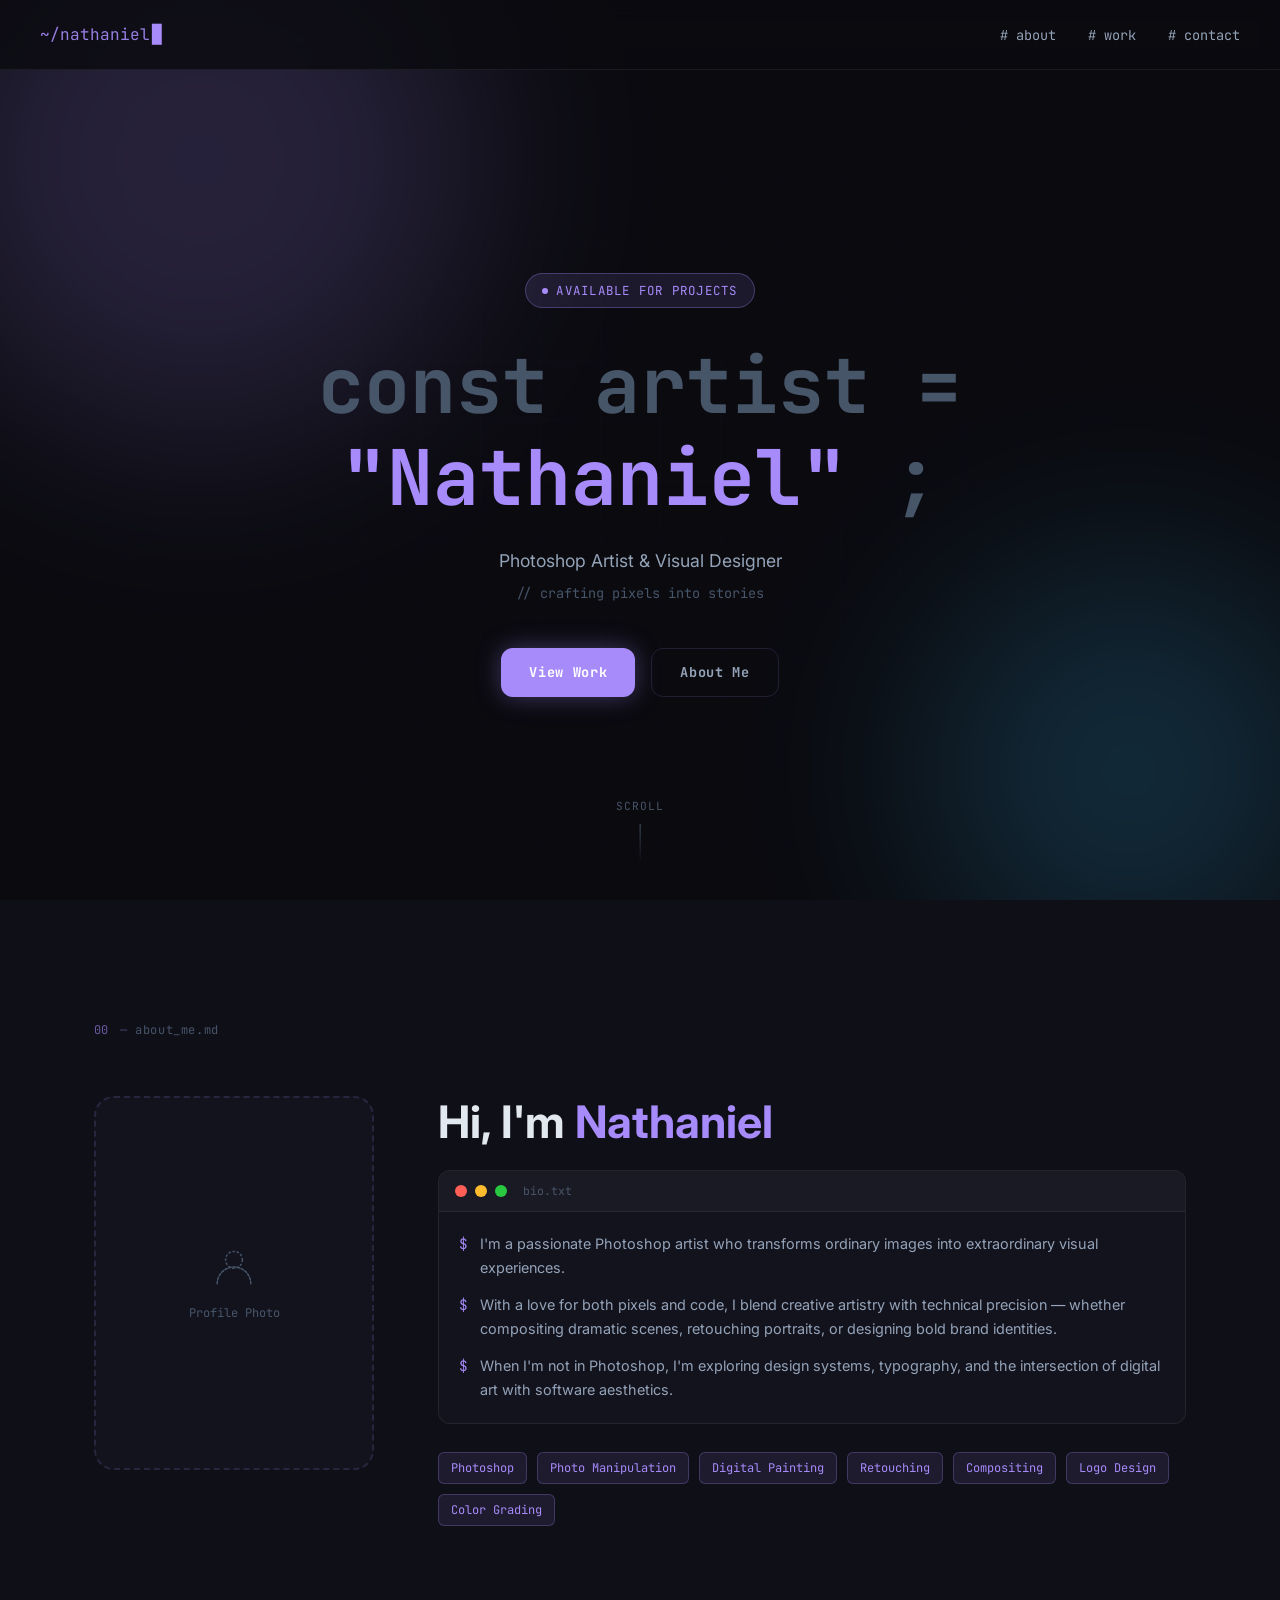
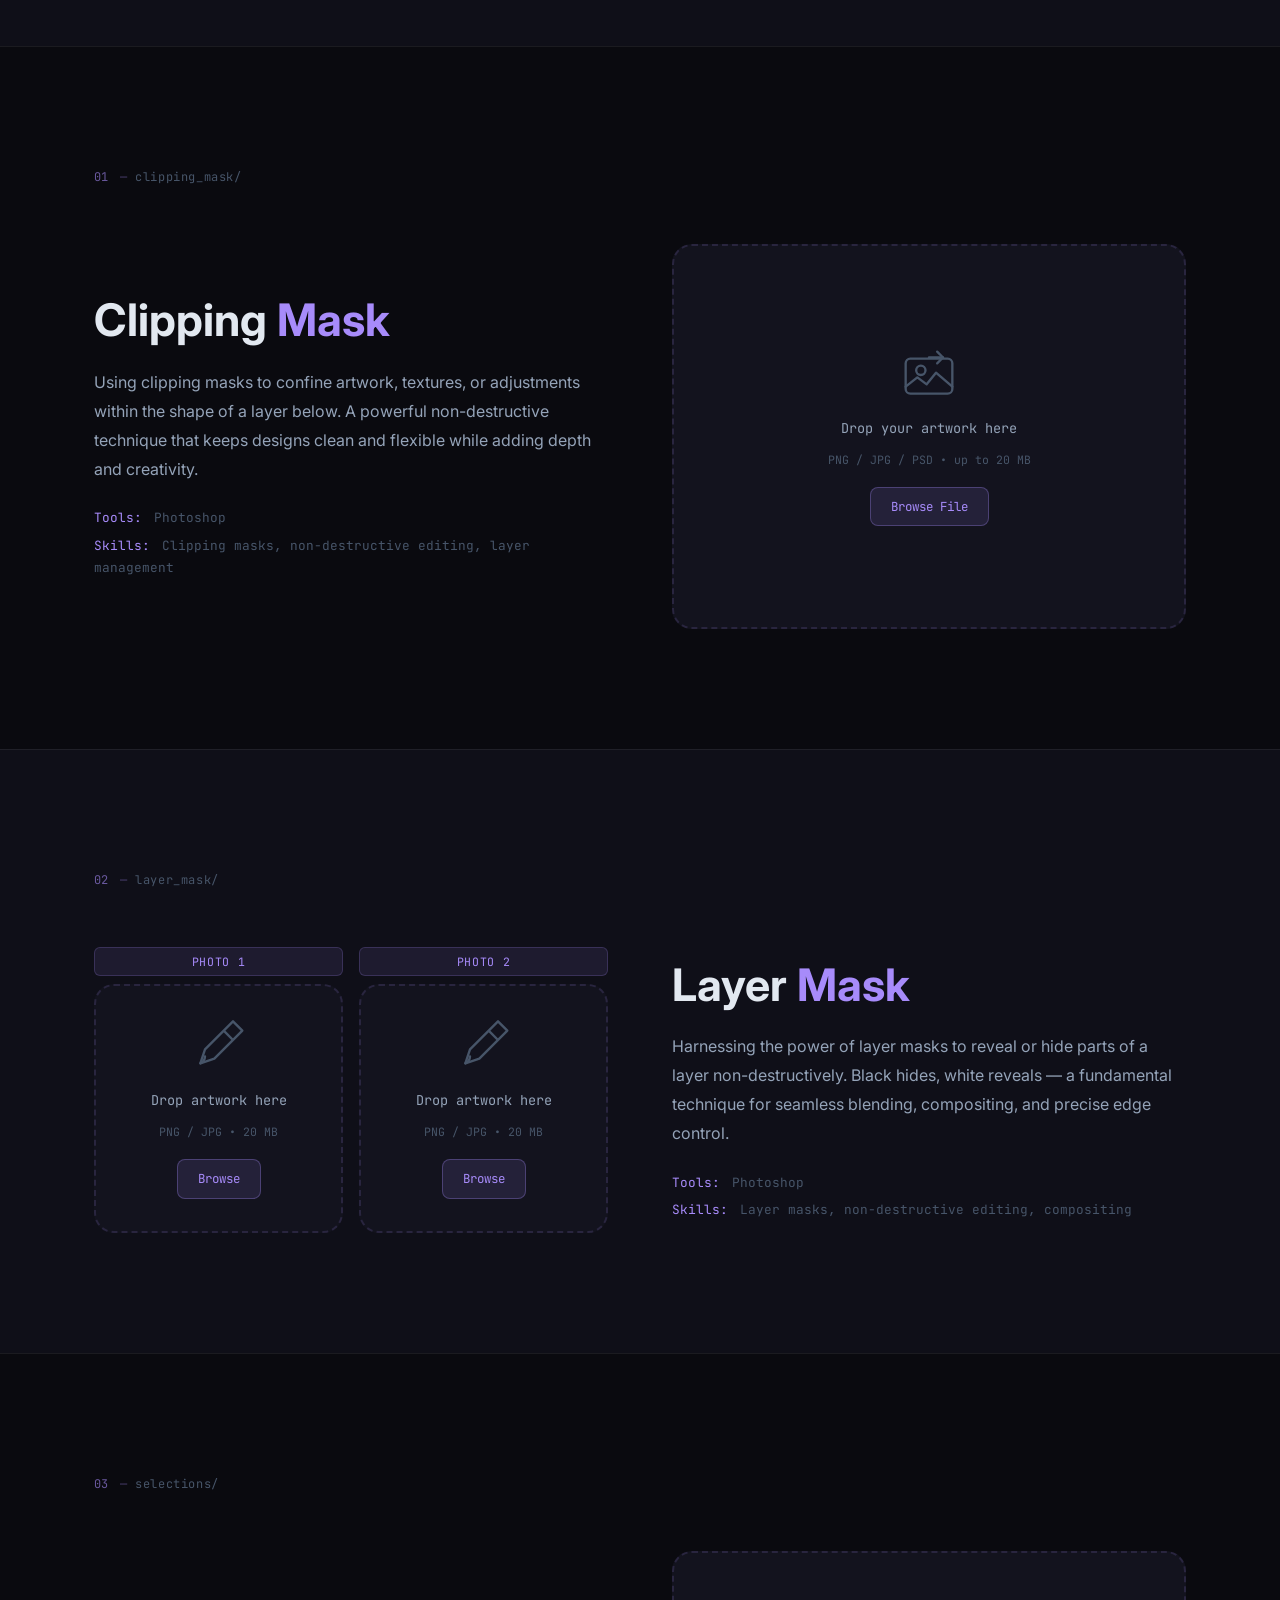
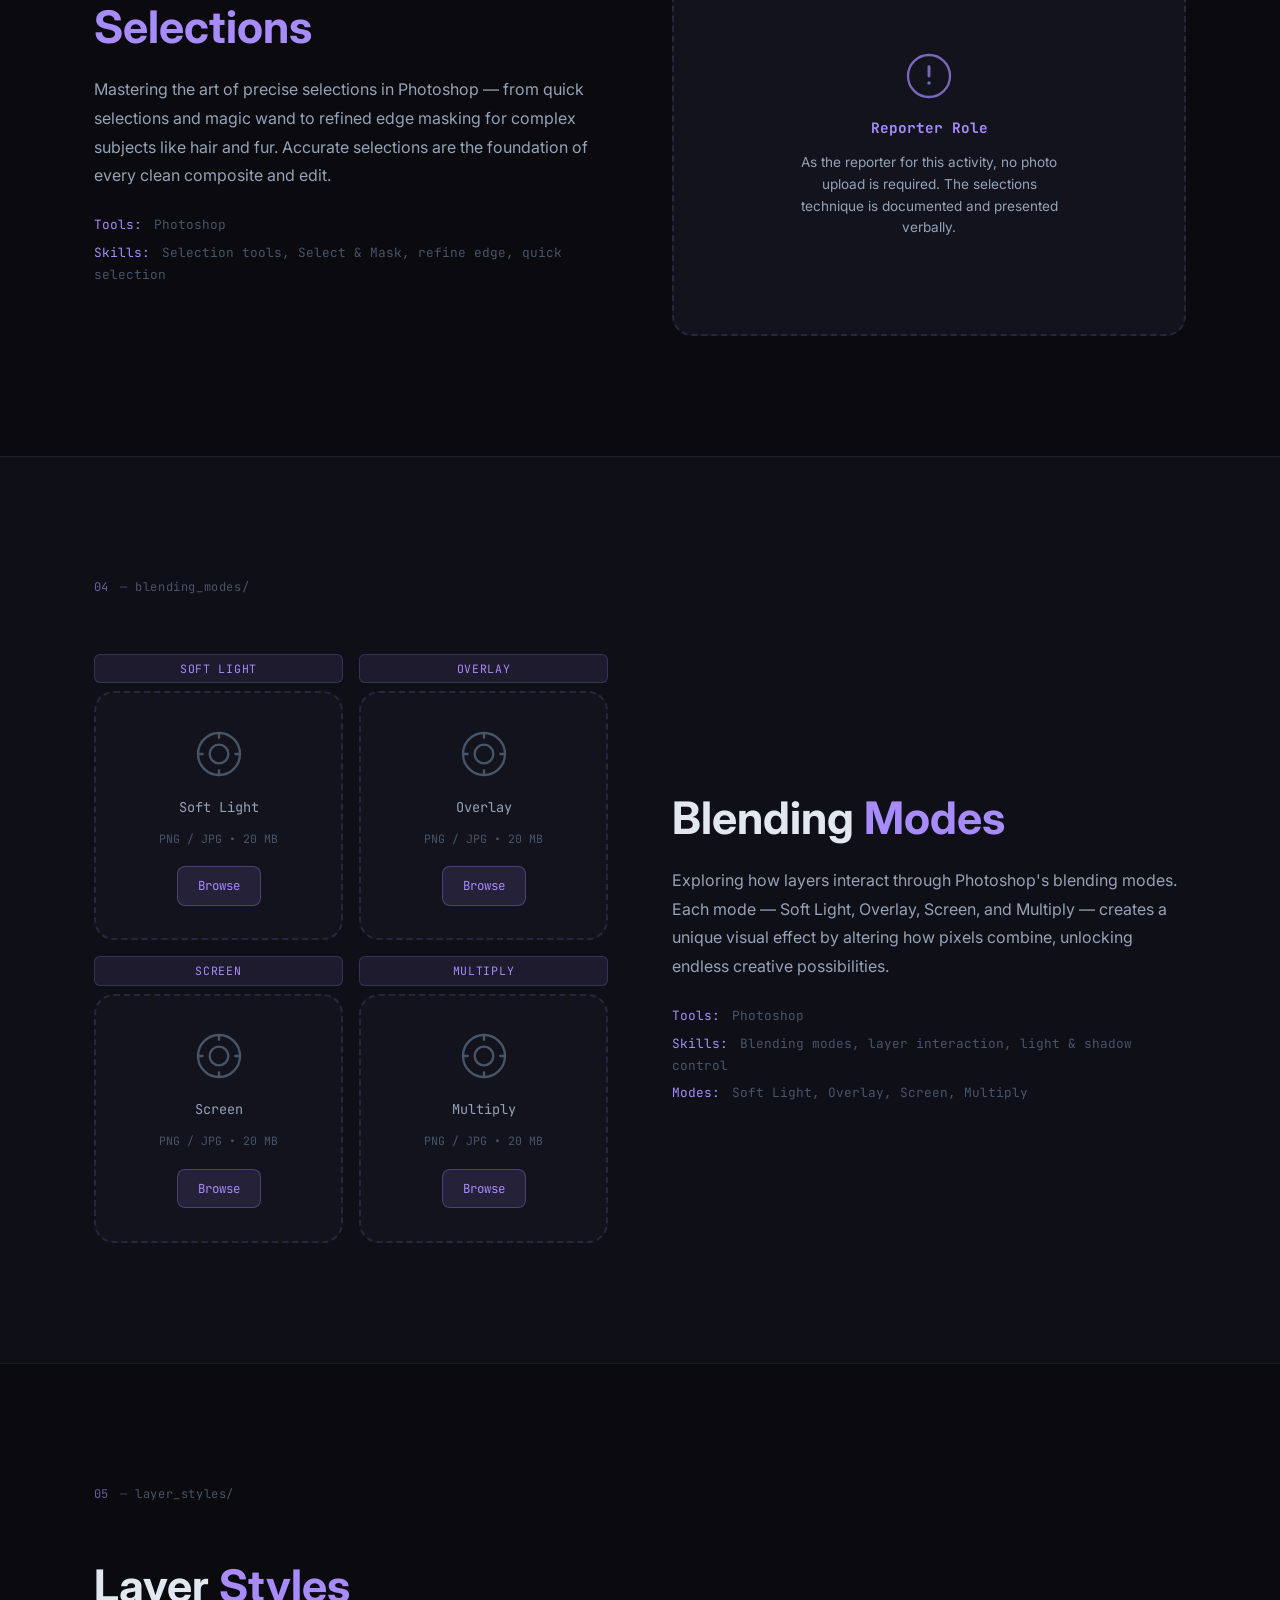
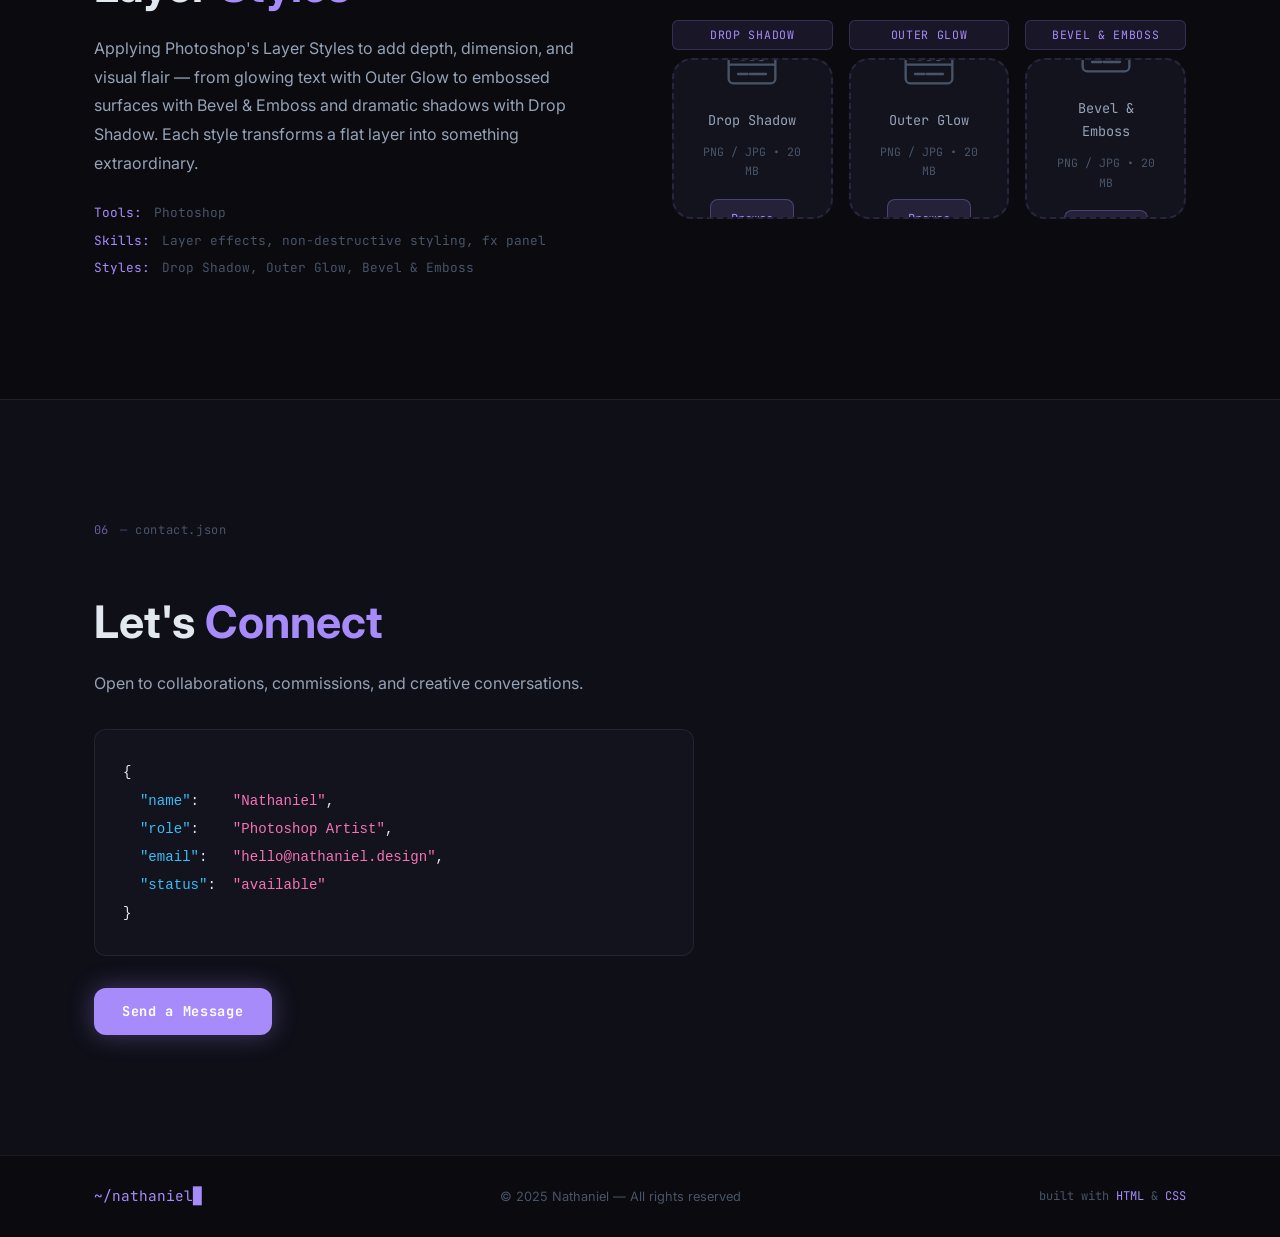
==== commit 48aaf119: "Modify activities: Clipping Mask, Layer Mask (2 photos), Selections (reporter/no upload), Blending M" ====
--- a/index.html
+++ b/index.html
@@ -125,22 +125,22 @@
 
   <!-- ═══ ACTIVITIES ═══ -->
 
-  <!-- ─ Activity 1: Photo Manipulation ─ -->
+  <!-- ─ Activity 1: Clipping Mask ─ -->
   <section class="section activity-section" id="activity-1" data-index="01">
     <div class="container">
       <div class="section-label">
         <span class="label-index">01</span>
-        <span class="label-text">photo_manipulation/</span>
+        <span class="label-text">clipping_mask/</span>
       </div>
       <div class="activity-grid">
         <div class="activity-info">
-          <h2 class="section-title">Photo <span class="accent">Manipulation</span></h2>
+          <h2 class="section-title">Clipping <span class="accent">Mask</span></h2>
           <p class="activity-desc">
-            Pushing the boundaries of reality through seamless composites, surreal environments, and impossible scenes. Each image is a gateway to another world — blending multiple sources into a single believable narrative.
+            Using clipping masks to confine artwork, textures, or adjustments within the shape of a layer below. A powerful non-destructive technique that keeps designs clean and flexible while adding depth and creativity.
           </p>
           <ul class="activity-meta">
-            <li><span class="meta-key">Tools:</span> Photoshop, Camera RAW</li>
-            <li><span class="meta-key">Skills:</span> Layer masking, blending modes, lighting</li>
+            <li><span class="meta-key">Tools:</span> Photoshop</li>
+            <li><span class="meta-key">Skills:</span> Clipping masks, non-destructive editing, layer management</li>
           </ul>
         </div>
         <div class="activity-media">
@@ -172,182 +172,339 @@
     </div>
   </section>
 
-  <!-- ─ Activity 2: Digital Painting ─ -->
+  <!-- ─ Activity 2: Layer Mask ─ -->
   <section class="section activity-section alt-layout" id="activity-2" data-index="02">
     <div class="container">
       <div class="section-label">
         <span class="label-index">02</span>
-        <span class="label-text">digital_painting/</span>
+        <span class="label-text">layer_mask/</span>
       </div>
       <div class="activity-grid reversed">
         <div class="activity-info">
-          <h2 class="section-title">Digital <span class="accent">Painting</span></h2>
+          <h2 class="section-title">Layer <span class="accent">Mask</span></h2>
           <p class="activity-desc">
-            Creating hand-crafted illustrations entirely within Photoshop — from concept sketches to polished final pieces. Textures, custom brushes, and careful layering bring characters and landscapes to life with depth and emotion.
+            Harnessing the power of layer masks to reveal or hide parts of a layer non-destructively. Black hides, white reveals — a fundamental technique for seamless blending, compositing, and precise edge control.
           </p>
           <ul class="activity-meta">
-            <li><span class="meta-key">Tools:</span> Photoshop, Wacom Tablet</li>
-            <li><span class="meta-key">Skills:</span> Custom brushes, texture painting, digital inking</li>
+            <li><span class="meta-key">Tools:</span> Photoshop</li>
+            <li><span class="meta-key">Skills:</span> Layer masks, non-destructive editing, compositing</li>
           </ul>
         </div>
         <div class="activity-media">
-          <div class="image-upload-card" data-activity="2">
-            <div class="upload-inner">
-              <div class="upload-icon-wrap">
-                <svg viewBox="0 0 48 48" fill="none" xmlns="http://www.w3.org/2000/svg">
-                  <path d="M8 38l4-12 24-24 8 8-24 24L8 38z" stroke="currentColor" stroke-width="2" stroke-linejoin="round"/>
-                  <path d="M28 10l8 8" stroke="currentColor" stroke-width="2"/>
-                  <path d="M8 38c2-1 4-3 4-6" stroke="currentColor" stroke-width="2" stroke-linecap="round"/>
-                </svg>
-              </div>
-              <p class="upload-label">Drop your artwork here</p>
-              <p class="upload-hint">PNG / JPG / PSD &bull; up to 20 MB</p>
-              <label class="upload-btn">
-                Browse File
-                <input type="file" accept="image/*" class="file-input" />
-              </label>
-            </div>
-            <div class="upload-preview" style="display:none;">
-              <img src="" alt="Preview" class="preview-img" />
-              <button class="remove-img" aria-label="Remove image">&#x2715;</button>
-            </div>
-          </div>
-        </div>
-      </div>
-    </div>
-  </section>
-
-  <!-- ─ Activity 3: Logo Design ─ -->
+          <div class="multi-upload-grid two-col">
+            <div class="upload-slot">
+              <span class="upload-slot-label">Photo 1</span>
+              <div class="image-upload-card" data-activity="2a">
+                <div class="upload-inner">
+                  <div class="upload-icon-wrap">
+                    <svg viewBox="0 0 48 48" fill="none" xmlns="http://www.w3.org/2000/svg">
+                      <path d="M8 38l4-12 24-24 8 8-24 24L8 38z" stroke="currentColor" stroke-width="2" stroke-linejoin="round"/>
+                      <path d="M28 10l8 8" stroke="currentColor" stroke-width="2"/>
+                      <path d="M8 38c2-1 4-3 4-6" stroke="currentColor" stroke-width="2" stroke-linecap="round"/>
+                    </svg>
+                  </div>
+                  <p class="upload-label">Drop artwork here</p>
+                  <p class="upload-hint">PNG / JPG &bull; 20 MB</p>
+                  <label class="upload-btn">
+                    Browse
+                    <input type="file" accept="image/*" class="file-input" />
+                  </label>
+                </div>
+                <div class="upload-preview" style="display:none;">
+                  <img src="" alt="Preview" class="preview-img" />
+                  <button class="remove-img" aria-label="Remove image">&#x2715;</button>
+                </div>
+              </div>
+            </div>
+            <div class="upload-slot">
+              <span class="upload-slot-label">Photo 2</span>
+              <div class="image-upload-card" data-activity="2b">
+                <div class="upload-inner">
+                  <div class="upload-icon-wrap">
+                    <svg viewBox="0 0 48 48" fill="none" xmlns="http://www.w3.org/2000/svg">
+                      <path d="M8 38l4-12 24-24 8 8-24 24L8 38z" stroke="currentColor" stroke-width="2" stroke-linejoin="round"/>
+                      <path d="M28 10l8 8" stroke="currentColor" stroke-width="2"/>
+                      <path d="M8 38c2-1 4-3 4-6" stroke="currentColor" stroke-width="2" stroke-linecap="round"/>
+                    </svg>
+                  </div>
+                  <p class="upload-label">Drop artwork here</p>
+                  <p class="upload-hint">PNG / JPG &bull; 20 MB</p>
+                  <label class="upload-btn">
+                    Browse
+                    <input type="file" accept="image/*" class="file-input" />
+                  </label>
+                </div>
+                <div class="upload-preview" style="display:none;">
+                  <img src="" alt="Preview" class="preview-img" />
+                  <button class="remove-img" aria-label="Remove image">&#x2715;</button>
+                </div>
+              </div>
+            </div>
+          </div>
+        </div>
+      </div>
+    </div>
+  </section>
+
+  <!-- ─ Activity 3: Selections ─ -->
   <section class="section activity-section" id="activity-3" data-index="03">
     <div class="container">
       <div class="section-label">
         <span class="label-index">03</span>
-        <span class="label-text">logo_design/</span>
+        <span class="label-text">selections/</span>
       </div>
       <div class="activity-grid">
         <div class="activity-info">
-          <h2 class="section-title">Logo <span class="accent">Design</span></h2>
+          <h2 class="section-title"><span class="accent">Selections</span></h2>
           <p class="activity-desc">
-            Building visual identities that speak before words do. Clean, bold, and memorable logos crafted for brands, personal projects, and creative ventures — every mark made with intention.
+            Mastering the art of precise selections in Photoshop — from quick selections and magic wand to refined edge masking for complex subjects like hair and fur. Accurate selections are the foundation of every clean composite and edit.
           </p>
           <ul class="activity-meta">
-            <li><span class="meta-key">Tools:</span> Photoshop, Illustrator</li>
-            <li><span class="meta-key">Skills:</span> Vector shapes, smart objects, brand identity</li>
+            <li><span class="meta-key">Tools:</span> Photoshop</li>
+            <li><span class="meta-key">Skills:</span> Selection tools, Select & Mask, refine edge, quick selection</li>
           </ul>
         </div>
         <div class="activity-media">
-          <div class="image-upload-card" data-activity="3">
-            <div class="upload-inner">
-              <div class="upload-icon-wrap">
-                <svg viewBox="0 0 48 48" fill="none" xmlns="http://www.w3.org/2000/svg">
-                  <polygon points="24,6 44,38 4,38" stroke="currentColor" stroke-width="2" stroke-linejoin="round"/>
-                  <circle cx="24" cy="28" r="3" stroke="currentColor" stroke-width="2"/>
-                  <path d="M24 22v-8" stroke="currentColor" stroke-width="2" stroke-linecap="round"/>
-                </svg>
-              </div>
-              <p class="upload-label">Drop your artwork here</p>
-              <p class="upload-hint">PNG / JPG / SVG &bull; up to 20 MB</p>
-              <label class="upload-btn">
-                Browse File
-                <input type="file" accept="image/*" class="file-input" />
-              </label>
-            </div>
-            <div class="upload-preview" style="display:none;">
-              <img src="" alt="Preview" class="preview-img" />
-              <button class="remove-img" aria-label="Remove image">&#x2715;</button>
-            </div>
-          </div>
-        </div>
-      </div>
-    </div>
-  </section>
-
-  <!-- ─ Activity 4: Photo Retouching ─ -->
+          <div class="reporter-notice">
+            <div class="reporter-icon">
+              <svg viewBox="0 0 48 48" fill="none" xmlns="http://www.w3.org/2000/svg">
+                <circle cx="24" cy="24" r="18" stroke="currentColor" stroke-width="2"/>
+                <path d="M24 16v8" stroke="currentColor" stroke-width="2.5" stroke-linecap="round"/>
+                <circle cx="24" cy="30" r="1.5" fill="currentColor"/>
+              </svg>
+            </div>
+            <p class="reporter-title">Reporter Role</p>
+            <p class="reporter-text">As the reporter for this activity, no photo upload is required. The selections technique is documented and presented verbally.</p>
+          </div>
+        </div>
+      </div>
+    </div>
+  </section>
+
+  <!-- ─ Activity 4: Blending Modes ─ -->
   <section class="section activity-section alt-layout" id="activity-4" data-index="04">
     <div class="container">
       <div class="section-label">
         <span class="label-index">04</span>
-        <span class="label-text">photo_retouching/</span>
+        <span class="label-text">blending_modes/</span>
       </div>
       <div class="activity-grid reversed">
         <div class="activity-info">
-          <h2 class="section-title">Photo <span class="accent">Retouching</span></h2>
+          <h2 class="section-title">Blending <span class="accent">Modes</span></h2>
           <p class="activity-desc">
-            Enhancing portraits and product shots with surgical precision. Skin retouching, frequency separation, dodging &amp; burning, and natural-looking corrections that elevate the subject without erasing authenticity.
+            Exploring how layers interact through Photoshop's blending modes. Each mode — Soft Light, Overlay, Screen, and Multiply — creates a unique visual effect by altering how pixels combine, unlocking endless creative possibilities.
           </p>
           <ul class="activity-meta">
-            <li><span class="meta-key">Tools:</span> Photoshop, Lightroom</li>
-            <li><span class="meta-key">Skills:</span> Frequency separation, dodge &amp; burn, color correction</li>
+            <li><span class="meta-key">Tools:</span> Photoshop</li>
+            <li><span class="meta-key">Skills:</span> Blending modes, layer interaction, light &amp; shadow control</li>
+            <li><span class="meta-key">Modes:</span> Soft Light, Overlay, Screen, Multiply</li>
           </ul>
         </div>
         <div class="activity-media">
-          <div class="image-upload-card" data-activity="4">
-            <div class="upload-inner">
-              <div class="upload-icon-wrap">
-                <svg viewBox="0 0 48 48" fill="none" xmlns="http://www.w3.org/2000/svg">
-                  <circle cx="24" cy="24" r="18" stroke="currentColor" stroke-width="2"/>
-                  <circle cx="24" cy="24" r="8" stroke="currentColor" stroke-width="2"/>
-                  <path d="M24 6v4M24 38v4M6 24h4M38 24h4" stroke="currentColor" stroke-width="2" stroke-linecap="round"/>
-                </svg>
-              </div>
-              <p class="upload-label">Drop your artwork here</p>
-              <p class="upload-hint">PNG / JPG &bull; up to 20 MB</p>
-              <label class="upload-btn">
-                Browse File
-                <input type="file" accept="image/*" class="file-input" />
-              </label>
-            </div>
-            <div class="upload-preview" style="display:none;">
-              <img src="" alt="Preview" class="preview-img" />
-              <button class="remove-img" aria-label="Remove image">&#x2715;</button>
-            </div>
-          </div>
-        </div>
-      </div>
-    </div>
-  </section>
-
-  <!-- ─ Activity 5: Color Grading & Compositing ─ -->
+          <div class="multi-upload-grid two-col">
+            <div class="upload-slot">
+              <span class="upload-slot-label">Soft Light</span>
+              <div class="image-upload-card" data-activity="4a">
+                <div class="upload-inner">
+                  <div class="upload-icon-wrap">
+                    <svg viewBox="0 0 48 48" fill="none" xmlns="http://www.w3.org/2000/svg">
+                      <circle cx="24" cy="24" r="18" stroke="currentColor" stroke-width="2"/>
+                      <circle cx="24" cy="24" r="8" stroke="currentColor" stroke-width="2"/>
+                      <path d="M24 6v4M24 38v4M6 24h4M38 24h4" stroke="currentColor" stroke-width="2" stroke-linecap="round"/>
+                    </svg>
+                  </div>
+                  <p class="upload-label">Soft Light</p>
+                  <p class="upload-hint">PNG / JPG &bull; 20 MB</p>
+                  <label class="upload-btn">
+                    Browse
+                    <input type="file" accept="image/*" class="file-input" />
+                  </label>
+                </div>
+                <div class="upload-preview" style="display:none;">
+                  <img src="" alt="Preview" class="preview-img" />
+                  <button class="remove-img" aria-label="Remove image">&#x2715;</button>
+                </div>
+              </div>
+            </div>
+            <div class="upload-slot">
+              <span class="upload-slot-label">Overlay</span>
+              <div class="image-upload-card" data-activity="4b">
+                <div class="upload-inner">
+                  <div class="upload-icon-wrap">
+                    <svg viewBox="0 0 48 48" fill="none" xmlns="http://www.w3.org/2000/svg">
+                      <circle cx="24" cy="24" r="18" stroke="currentColor" stroke-width="2"/>
+                      <circle cx="24" cy="24" r="8" stroke="currentColor" stroke-width="2"/>
+                      <path d="M24 6v4M24 38v4M6 24h4M38 24h4" stroke="currentColor" stroke-width="2" stroke-linecap="round"/>
+                    </svg>
+                  </div>
+                  <p class="upload-label">Overlay</p>
+                  <p class="upload-hint">PNG / JPG &bull; 20 MB</p>
+                  <label class="upload-btn">
+                    Browse
+                    <input type="file" accept="image/*" class="file-input" />
+                  </label>
+                </div>
+                <div class="upload-preview" style="display:none;">
+                  <img src="" alt="Preview" class="preview-img" />
+                  <button class="remove-img" aria-label="Remove image">&#x2715;</button>
+                </div>
+              </div>
+            </div>
+            <div class="upload-slot">
+              <span class="upload-slot-label">Screen</span>
+              <div class="image-upload-card" data-activity="4c">
+                <div class="upload-inner">
+                  <div class="upload-icon-wrap">
+                    <svg viewBox="0 0 48 48" fill="none" xmlns="http://www.w3.org/2000/svg">
+                      <circle cx="24" cy="24" r="18" stroke="currentColor" stroke-width="2"/>
+                      <circle cx="24" cy="24" r="8" stroke="currentColor" stroke-width="2"/>
+                      <path d="M24 6v4M24 38v4M6 24h4M38 24h4" stroke="currentColor" stroke-width="2" stroke-linecap="round"/>
+                    </svg>
+                  </div>
+                  <p class="upload-label">Screen</p>
+                  <p class="upload-hint">PNG / JPG &bull; 20 MB</p>
+                  <label class="upload-btn">
+                    Browse
+                    <input type="file" accept="image/*" class="file-input" />
+                  </label>
+                </div>
+                <div class="upload-preview" style="display:none;">
+                  <img src="" alt="Preview" class="preview-img" />
+                  <button class="remove-img" aria-label="Remove image">&#x2715;</button>
+                </div>
+              </div>
+            </div>
+            <div class="upload-slot">
+              <span class="upload-slot-label">Multiply</span>
+              <div class="image-upload-card" data-activity="4d">
+                <div class="upload-inner">
+                  <div class="upload-icon-wrap">
+                    <svg viewBox="0 0 48 48" fill="none" xmlns="http://www.w3.org/2000/svg">
+                      <circle cx="24" cy="24" r="18" stroke="currentColor" stroke-width="2"/>
+                      <circle cx="24" cy="24" r="8" stroke="currentColor" stroke-width="2"/>
+                      <path d="M24 6v4M24 38v4M6 24h4M38 24h4" stroke="currentColor" stroke-width="2" stroke-linecap="round"/>
+                    </svg>
+                  </div>
+                  <p class="upload-label">Multiply</p>
+                  <p class="upload-hint">PNG / JPG &bull; 20 MB</p>
+                  <label class="upload-btn">
+                    Browse
+                    <input type="file" accept="image/*" class="file-input" />
+                  </label>
+                </div>
+                <div class="upload-preview" style="display:none;">
+                  <img src="" alt="Preview" class="preview-img" />
+                  <button class="remove-img" aria-label="Remove image">&#x2715;</button>
+                </div>
+              </div>
+            </div>
+          </div>
+        </div>
+      </div>
+    </div>
+  </section>
+
+  <!-- ─ Activity 5: Layer Styles ─ -->
   <section class="section activity-section" id="activity-5" data-index="05">
     <div class="container">
       <div class="section-label">
         <span class="label-index">05</span>
-        <span class="label-text">color_grading/</span>
+        <span class="label-text">layer_styles/</span>
       </div>
       <div class="activity-grid">
         <div class="activity-info">
-          <h2 class="section-title">Color Grading &amp; <span class="accent">Compositing</span></h2>
+          <h2 class="section-title">Layer <span class="accent">Styles</span></h2>
           <p class="activity-desc">
-            Unifying scenes with intentional color palettes — cinematic grades, seasonal moods, and cross-image consistency that tie composites together. The final layer that transforms good into unforgettable.
+            Applying Photoshop's Layer Styles to add depth, dimension, and visual flair — from glowing text with Outer Glow to embossed surfaces with Bevel &amp; Emboss and dramatic shadows with Drop Shadow. Each style transforms a flat layer into something extraordinary.
           </p>
           <ul class="activity-meta">
-            <li><span class="meta-key">Tools:</span> Photoshop, Camera RAW, Lightroom</li>
-            <li><span class="meta-key">Skills:</span> LUT application, gradient maps, luminosity masks</li>
+            <li><span class="meta-key">Tools:</span> Photoshop</li>
+            <li><span class="meta-key">Skills:</span> Layer effects, non-destructive styling, fx panel</li>
+            <li><span class="meta-key">Styles:</span> Drop Shadow, Outer Glow, Bevel &amp; Emboss</li>
           </ul>
         </div>
         <div class="activity-media">
-          <div class="image-upload-card" data-activity="5">
-            <div class="upload-inner">
-              <div class="upload-icon-wrap">
-                <svg viewBox="0 0 48 48" fill="none" xmlns="http://www.w3.org/2000/svg">
-                  <rect x="4" y="10" width="40" height="28" rx="4" stroke="currentColor" stroke-width="2"/>
-                  <path d="M4 22h40" stroke="currentColor" stroke-width="2"/>
-                  <circle cx="16" cy="16" r="3" fill="currentColor" opacity="0.5"/>
-                  <circle cx="24" cy="16" r="3" fill="currentColor" opacity="0.7"/>
-                  <circle cx="32" cy="16" r="3" fill="currentColor"/>
-                  <path d="M12 30h8M22 30h14" stroke="currentColor" stroke-width="2" stroke-linecap="round"/>
-                </svg>
-              </div>
-              <p class="upload-label">Drop your artwork here</p>
-              <p class="upload-hint">PNG / JPG / PSD &bull; up to 20 MB</p>
-              <label class="upload-btn">
-                Browse File
-                <input type="file" accept="image/*" class="file-input" />
-              </label>
-            </div>
-            <div class="upload-preview" style="display:none;">
-              <img src="" alt="Preview" class="preview-img" />
-              <button class="remove-img" aria-label="Remove image">&#x2715;</button>
+          <div class="multi-upload-grid three-col">
+            <div class="upload-slot">
+              <span class="upload-slot-label">Drop Shadow</span>
+              <div class="image-upload-card" data-activity="5a">
+                <div class="upload-inner">
+                  <div class="upload-icon-wrap">
+                    <svg viewBox="0 0 48 48" fill="none" xmlns="http://www.w3.org/2000/svg">
+                      <rect x="4" y="10" width="40" height="28" rx="4" stroke="currentColor" stroke-width="2"/>
+                      <path d="M4 22h40" stroke="currentColor" stroke-width="2"/>
+                      <circle cx="16" cy="16" r="3" fill="currentColor" opacity="0.5"/>
+                      <circle cx="24" cy="16" r="3" fill="currentColor" opacity="0.7"/>
+                      <circle cx="32" cy="16" r="3" fill="currentColor"/>
+                      <path d="M12 30h8M22 30h14" stroke="currentColor" stroke-width="2" stroke-linecap="round"/>
+                    </svg>
+                  </div>
+                  <p class="upload-label">Drop Shadow</p>
+                  <p class="upload-hint">PNG / JPG &bull; 20 MB</p>
+                  <label class="upload-btn">
+                    Browse
+                    <input type="file" accept="image/*" class="file-input" />
+                  </label>
+                </div>
+                <div class="upload-preview" style="display:none;">
+                  <img src="" alt="Preview" class="preview-img" />
+                  <button class="remove-img" aria-label="Remove image">&#x2715;</button>
+                </div>
+              </div>
+            </div>
+            <div class="upload-slot">
+              <span class="upload-slot-label">Outer Glow</span>
+              <div class="image-upload-card" data-activity="5b">
+                <div class="upload-inner">
+                  <div class="upload-icon-wrap">
+                    <svg viewBox="0 0 48 48" fill="none" xmlns="http://www.w3.org/2000/svg">
+                      <rect x="4" y="10" width="40" height="28" rx="4" stroke="currentColor" stroke-width="2"/>
+                      <path d="M4 22h40" stroke="currentColor" stroke-width="2"/>
+                      <circle cx="16" cy="16" r="3" fill="currentColor" opacity="0.5"/>
+                      <circle cx="24" cy="16" r="3" fill="currentColor" opacity="0.7"/>
+                      <circle cx="32" cy="16" r="3" fill="currentColor"/>
+                      <path d="M12 30h8M22 30h14" stroke="currentColor" stroke-width="2" stroke-linecap="round"/>
+                    </svg>
+                  </div>
+                  <p class="upload-label">Outer Glow</p>
+                  <p class="upload-hint">PNG / JPG &bull; 20 MB</p>
+                  <label class="upload-btn">
+                    Browse
+                    <input type="file" accept="image/*" class="file-input" />
+                  </label>
+                </div>
+                <div class="upload-preview" style="display:none;">
+                  <img src="" alt="Preview" class="preview-img" />
+                  <button class="remove-img" aria-label="Remove image">&#x2715;</button>
+                </div>
+              </div>
+            </div>
+            <div class="upload-slot">
+              <span class="upload-slot-label">Bevel &amp; Emboss</span>
+              <div class="image-upload-card" data-activity="5c">
+                <div class="upload-inner">
+                  <div class="upload-icon-wrap">
+                    <svg viewBox="0 0 48 48" fill="none" xmlns="http://www.w3.org/2000/svg">
+                      <rect x="4" y="10" width="40" height="28" rx="4" stroke="currentColor" stroke-width="2"/>
+                      <path d="M4 22h40" stroke="currentColor" stroke-width="2"/>
+                      <circle cx="16" cy="16" r="3" fill="currentColor" opacity="0.5"/>
+                      <circle cx="24" cy="16" r="3" fill="currentColor" opacity="0.7"/>
+                      <circle cx="32" cy="16" r="3" fill="currentColor"/>
+                      <path d="M12 30h8M22 30h14" stroke="currentColor" stroke-width="2" stroke-linecap="round"/>
+                    </svg>
+                  </div>
+                  <p class="upload-label">Bevel &amp; Emboss</p>
+                  <p class="upload-hint">PNG / JPG &bull; 20 MB</p>
+                  <label class="upload-btn">
+                    Browse
+                    <input type="file" accept="image/*" class="file-input" />
+                  </label>
+                </div>
+                <div class="upload-preview" style="display:none;">
+                  <img src="" alt="Preview" class="preview-img" />
+                  <button class="remove-img" aria-label="Remove image">&#x2715;</button>
+                </div>
+              </div>
             </div>
           </div>
         </div>
--- a/styles.css
+++ b/styles.css
@@ -586,6 +586,74 @@
   transition: opacity 0.2s;
 }
 .upload-preview:hover .remove-img { opacity: 1; }
+
+/* ── 13a. Multi-upload Grid ── */
+.multi-upload-grid {
+  display: grid;
+  gap: 16px;
+}
+.multi-upload-grid.two-col {
+  grid-template-columns: 1fr 1fr;
+}
+.multi-upload-grid.three-col {
+  grid-template-columns: 1fr 1fr 1fr;
+}
+
+.upload-slot {
+  display: flex;
+  flex-direction: column;
+  gap: 8px;
+}
+.upload-slot-label {
+  font-family: var(--font-mono);
+  font-size: 0.72rem;
+  color: var(--accent);
+  text-align: center;
+  letter-spacing: 0.06em;
+  text-transform: uppercase;
+  background: rgba(167,139,250,0.1);
+  border: 1px solid rgba(167,139,250,0.2);
+  border-radius: 6px;
+  padding: 4px 8px;
+}
+
+.upload-slot .image-upload-card {
+  aspect-ratio: 1 / 1;
+  flex: 1;
+}
+
+/* ── 13b. Reporter Notice ── */
+.reporter-notice {
+  background: var(--bg-card);
+  border: 2px dashed var(--border);
+  border-radius: var(--radius-lg);
+  display: flex;
+  flex-direction: column;
+  align-items: center;
+  justify-content: center;
+  gap: 12px;
+  padding: 48px 32px;
+  text-align: center;
+  aspect-ratio: 4/3;
+}
+.reporter-icon {
+  width: 56px;
+  height: 56px;
+  color: var(--accent);
+  opacity: 0.7;
+}
+.reporter-title {
+  font-family: var(--font-mono);
+  font-size: 0.9rem;
+  color: var(--accent);
+  font-weight: 700;
+}
+.reporter-text {
+  font-size: 0.85rem;
+  color: var(--text-muted);
+  line-height: 1.6;
+  max-width: 280px;
+}
 
 /* ── 13. Contact Section ── */
 .contact-section { background: var(--bg-2); }
@@ -674,6 +742,9 @@
   .activity-grid.reversed .activity-media {
     order: 1;
   }
+  .multi-upload-grid.three-col {
+    grid-template-columns: 1fr 1fr;
+  }
 }
 
 @media (max-width: 640px) {
@@ -695,4 +766,9 @@
 
   .hero-title { font-size: 1.8rem; }
   .footer-inner { flex-direction: column; text-align: center; }
-}
+
+  .multi-upload-grid.two-col,
+  .multi-upload-grid.three-col {
+    grid-template-columns: 1fr;
+  }
+}
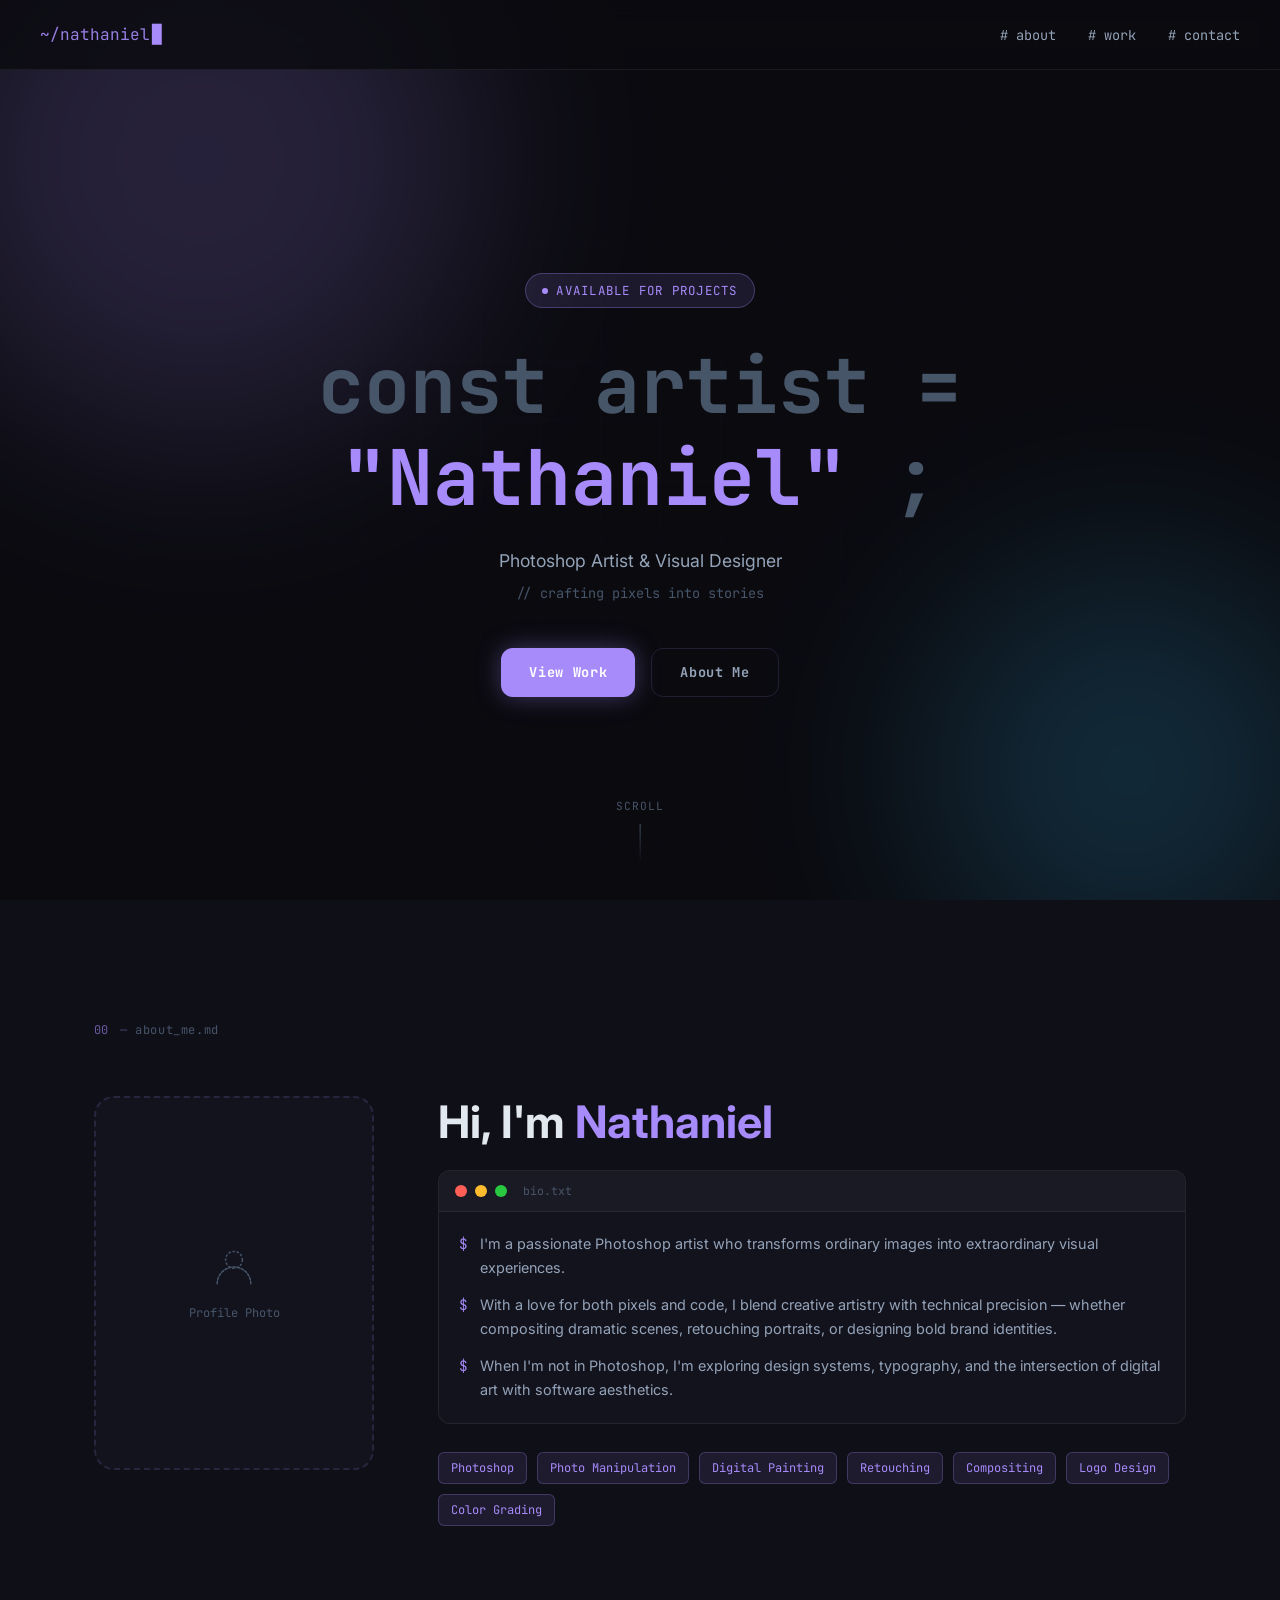
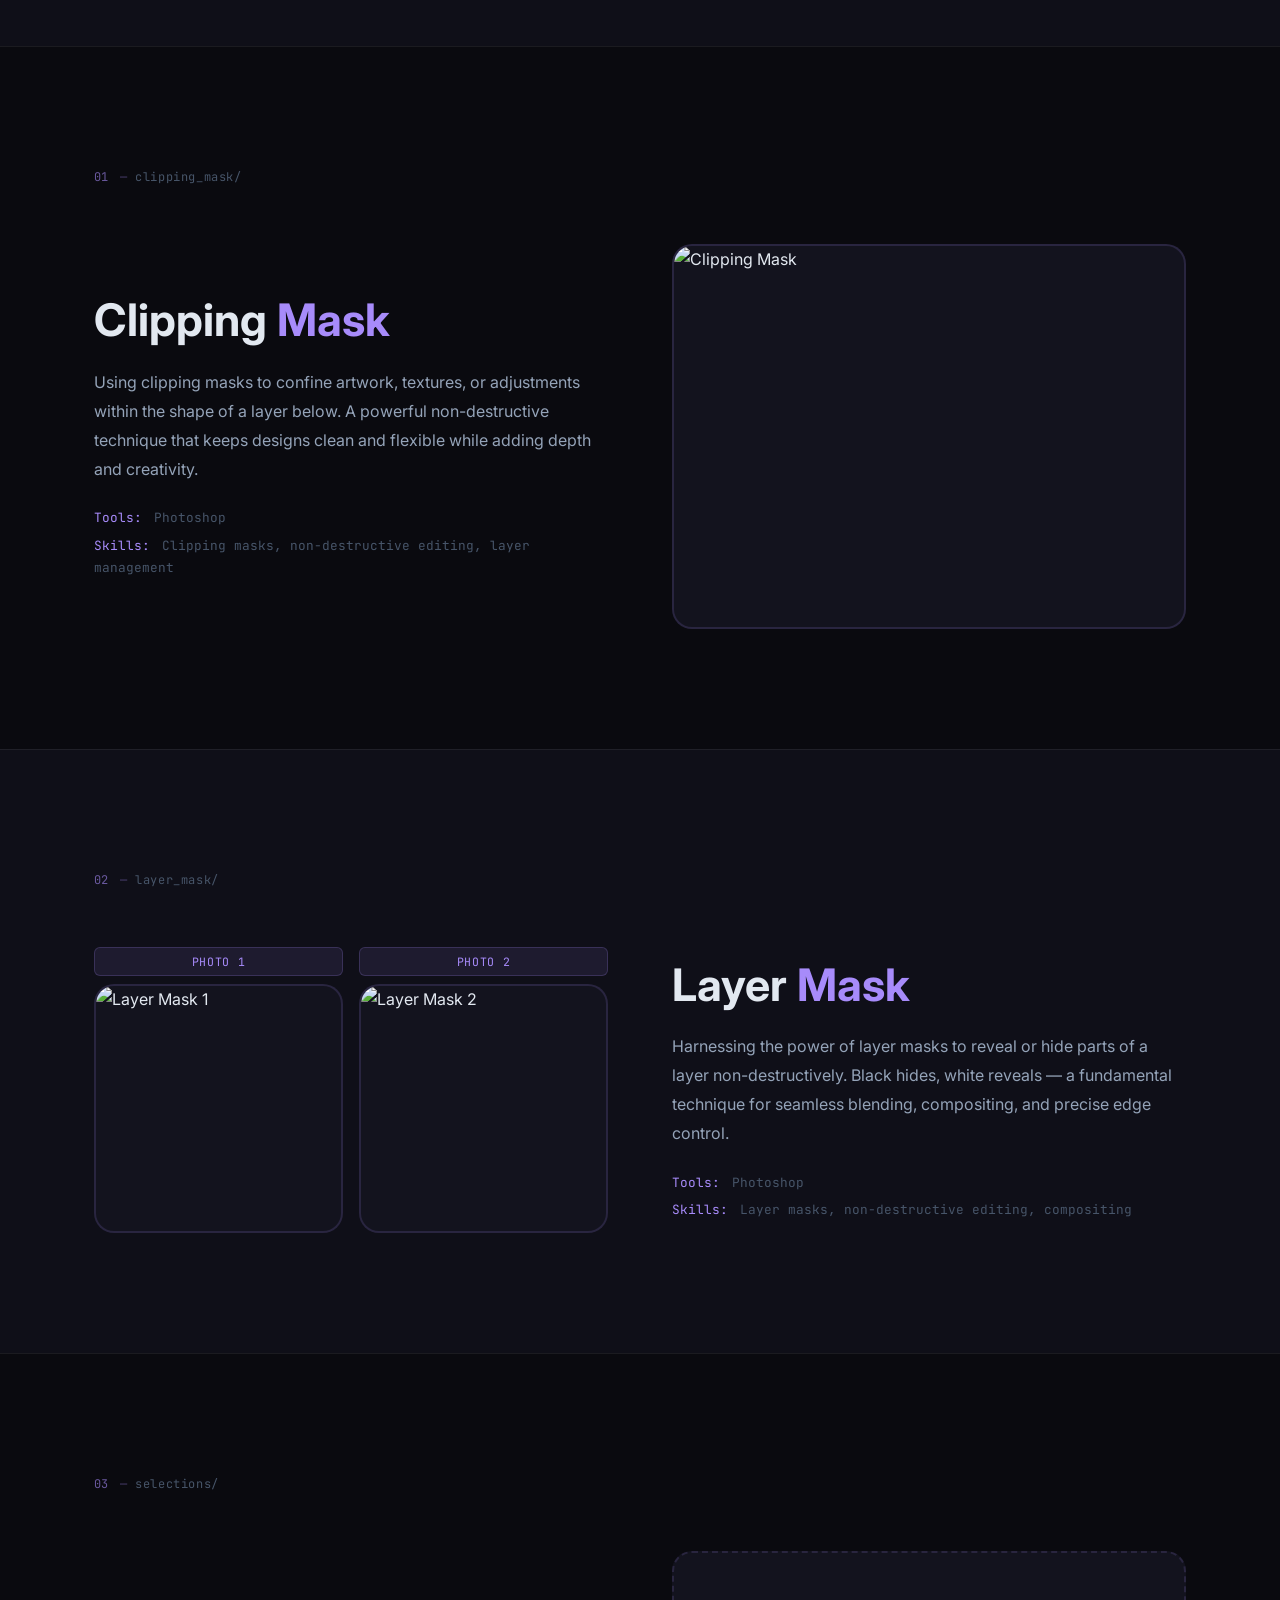
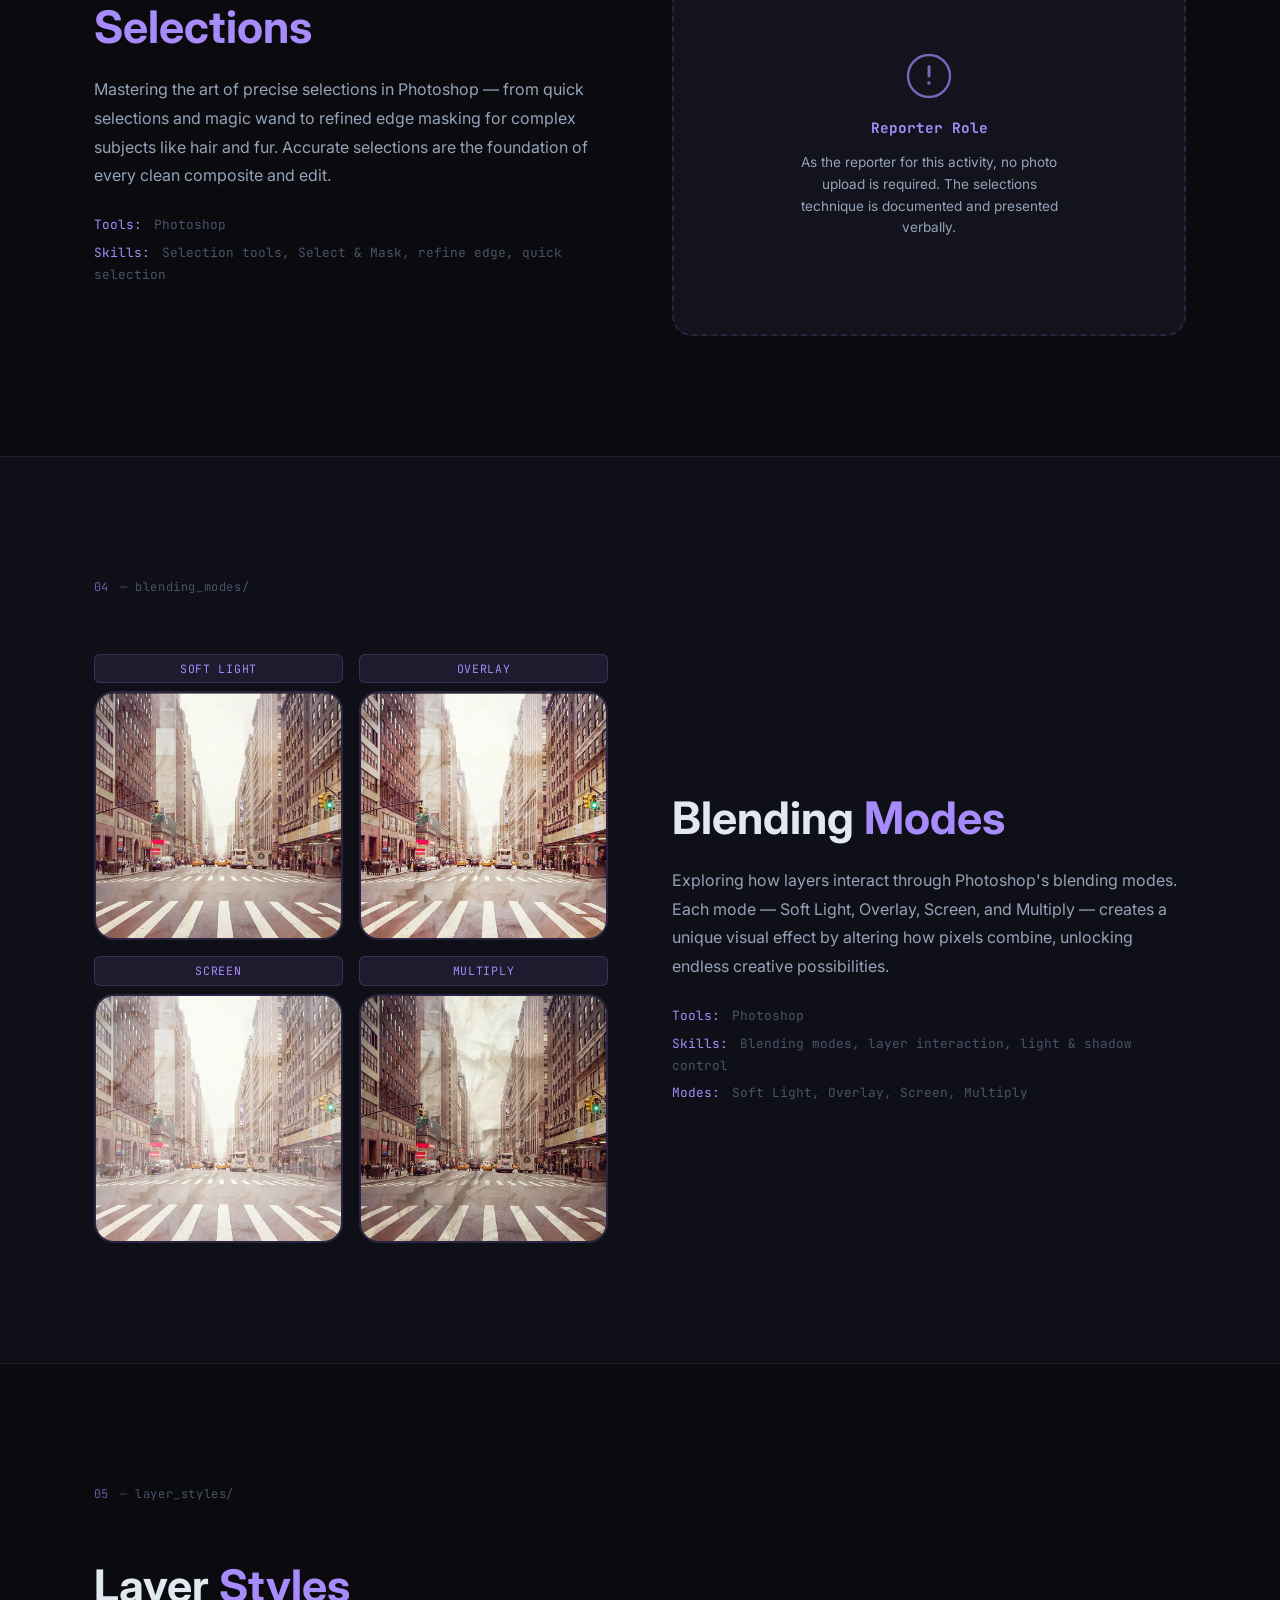
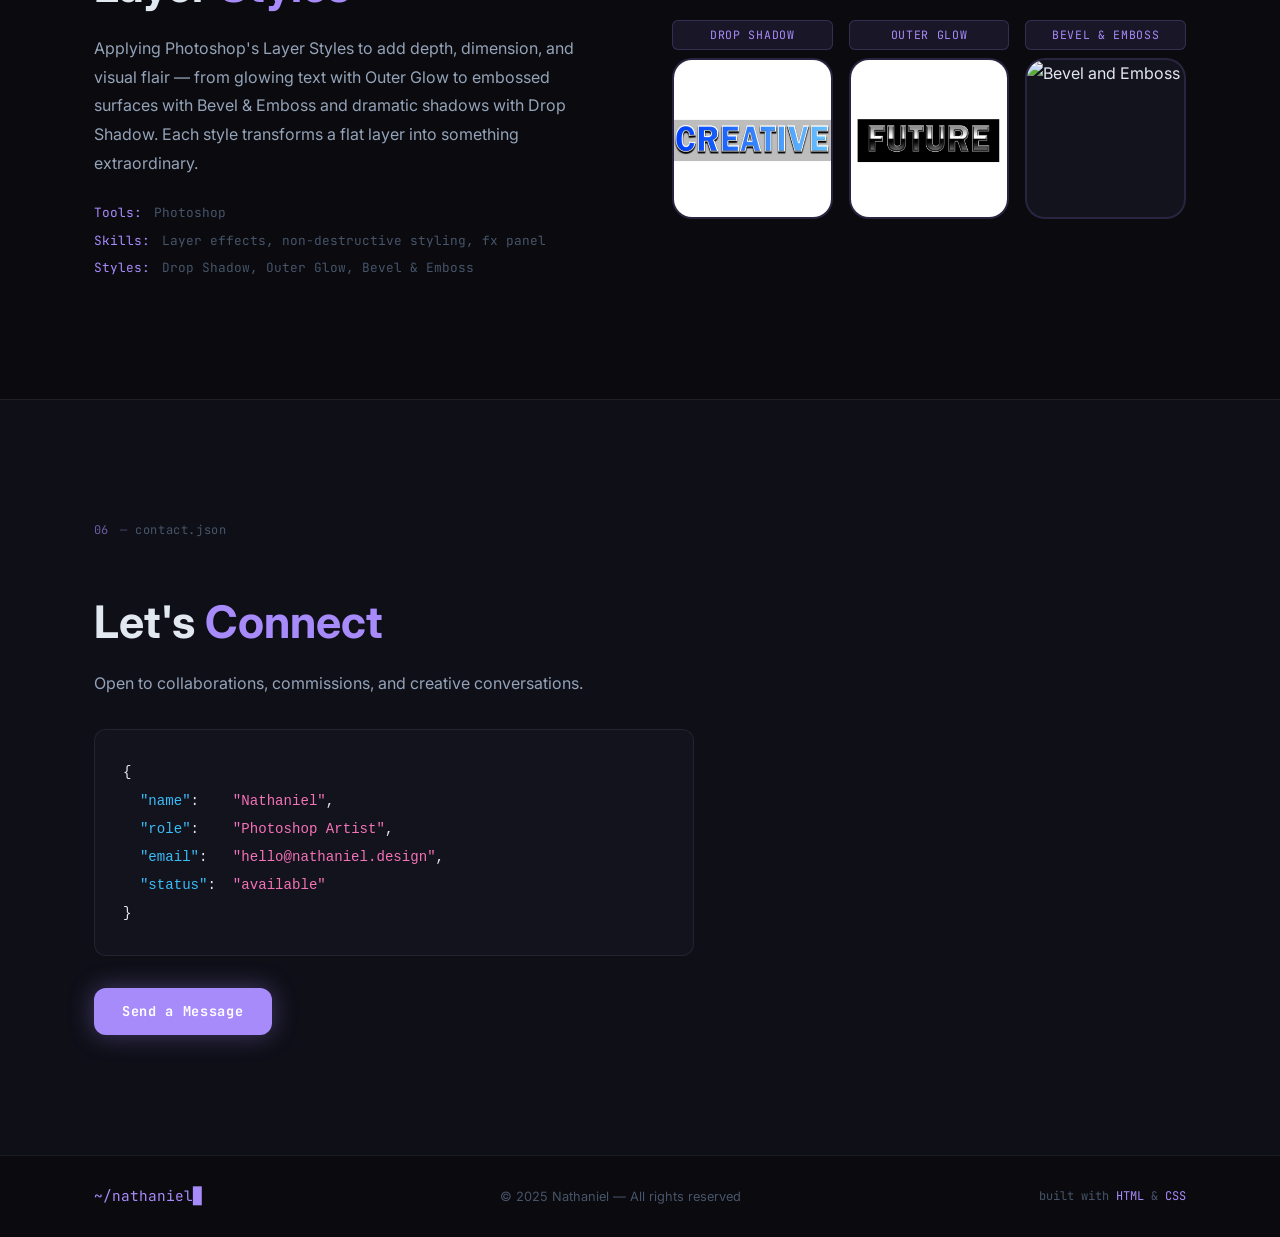
==== commit b4a1bdec: "Replace upload cards with static img tags pointing to activities folder photos Co-authored-by: fr4pp" ====
--- a/index.html
+++ b/index.html
@@ -144,28 +144,8 @@
           </ul>
         </div>
         <div class="activity-media">
-          <div class="image-upload-card" data-activity="1">
-            <div class="upload-inner">
-              <div class="upload-icon-wrap">
-                <svg viewBox="0 0 48 48" fill="none" xmlns="http://www.w3.org/2000/svg">
-                  <rect x="4" y="10" width="40" height="30" rx="4" stroke="currentColor" stroke-width="2"/>
-                  <circle cx="17" cy="20" r="4" stroke="currentColor" stroke-width="2"/>
-                  <path d="M4 34l10-8 8 6 8-10 14 12" stroke="currentColor" stroke-width="2" stroke-linecap="round" stroke-linejoin="round"/>
-                  <path d="M31 4l5 5-5 5" stroke="currentColor" stroke-width="2" stroke-linecap="round" stroke-linejoin="round"/>
-                  <path d="M36 9H24" stroke="currentColor" stroke-width="2" stroke-linecap="round"/>
-                </svg>
-              </div>
-              <p class="upload-label">Drop your artwork here</p>
-              <p class="upload-hint">PNG / JPG / PSD &bull; up to 20 MB</p>
-              <label class="upload-btn">
-                Browse File
-                <input type="file" accept="image/*" class="file-input" />
-              </label>
-            </div>
-            <div class="upload-preview" style="display:none;">
-              <img src="" alt="Preview" class="preview-img" />
-              <button class="remove-img" aria-label="Remove image">&#x2715;</button>
-            </div>
+          <div class="activity-img-card">
+            <img src="activities/1/Clipping Mask.png" alt="Clipping Mask" class="activity-img" />
           </div>
         </div>
       </div>
@@ -194,50 +174,14 @@
           <div class="multi-upload-grid two-col">
             <div class="upload-slot">
               <span class="upload-slot-label">Photo 1</span>
-              <div class="image-upload-card" data-activity="2a">
-                <div class="upload-inner">
-                  <div class="upload-icon-wrap">
-                    <svg viewBox="0 0 48 48" fill="none" xmlns="http://www.w3.org/2000/svg">
-                      <path d="M8 38l4-12 24-24 8 8-24 24L8 38z" stroke="currentColor" stroke-width="2" stroke-linejoin="round"/>
-                      <path d="M28 10l8 8" stroke="currentColor" stroke-width="2"/>
-                      <path d="M8 38c2-1 4-3 4-6" stroke="currentColor" stroke-width="2" stroke-linecap="round"/>
-                    </svg>
-                  </div>
-                  <p class="upload-label">Drop artwork here</p>
-                  <p class="upload-hint">PNG / JPG &bull; 20 MB</p>
-                  <label class="upload-btn">
-                    Browse
-                    <input type="file" accept="image/*" class="file-input" />
-                  </label>
-                </div>
-                <div class="upload-preview" style="display:none;">
-                  <img src="" alt="Preview" class="preview-img" />
-                  <button class="remove-img" aria-label="Remove image">&#x2715;</button>
-                </div>
+              <div class="activity-img-card">
+                <img src="activities/2/LayerMask1.png" alt="Layer Mask 1" class="activity-img" />
               </div>
             </div>
             <div class="upload-slot">
               <span class="upload-slot-label">Photo 2</span>
-              <div class="image-upload-card" data-activity="2b">
-                <div class="upload-inner">
-                  <div class="upload-icon-wrap">
-                    <svg viewBox="0 0 48 48" fill="none" xmlns="http://www.w3.org/2000/svg">
-                      <path d="M8 38l4-12 24-24 8 8-24 24L8 38z" stroke="currentColor" stroke-width="2" stroke-linejoin="round"/>
-                      <path d="M28 10l8 8" stroke="currentColor" stroke-width="2"/>
-                      <path d="M8 38c2-1 4-3 4-6" stroke="currentColor" stroke-width="2" stroke-linecap="round"/>
-                    </svg>
-                  </div>
-                  <p class="upload-label">Drop artwork here</p>
-                  <p class="upload-hint">PNG / JPG &bull; 20 MB</p>
-                  <label class="upload-btn">
-                    Browse
-                    <input type="file" accept="image/*" class="file-input" />
-                  </label>
-                </div>
-                <div class="upload-preview" style="display:none;">
-                  <img src="" alt="Preview" class="preview-img" />
-                  <button class="remove-img" aria-label="Remove image">&#x2715;</button>
-                </div>
+              <div class="activity-img-card">
+                <img src="activities/2/LayerMask2.png" alt="Layer Mask 2" class="activity-img" />
               </div>
             </div>
           </div>
@@ -304,100 +248,29 @@
           <div class="multi-upload-grid two-col">
             <div class="upload-slot">
               <span class="upload-slot-label">Soft Light</span>
-              <div class="image-upload-card" data-activity="4a">
-                <div class="upload-inner">
-                  <div class="upload-icon-wrap">
-                    <svg viewBox="0 0 48 48" fill="none" xmlns="http://www.w3.org/2000/svg">
-                      <circle cx="24" cy="24" r="18" stroke="currentColor" stroke-width="2"/>
-                      <circle cx="24" cy="24" r="8" stroke="currentColor" stroke-width="2"/>
-                      <path d="M24 6v4M24 38v4M6 24h4M38 24h4" stroke="currentColor" stroke-width="2" stroke-linecap="round"/>
-                    </svg>
-                  </div>
-                  <p class="upload-label">Soft Light</p>
-                  <p class="upload-hint">PNG / JPG &bull; 20 MB</p>
-                  <label class="upload-btn">
-                    Browse
-                    <input type="file" accept="image/*" class="file-input" />
-                  </label>
-                </div>
-                <div class="upload-preview" style="display:none;">
-                  <img src="" alt="Preview" class="preview-img" />
-                  <button class="remove-img" aria-label="Remove image">&#x2715;</button>
-                </div>
+              <div class="activity-img-card">
+                <img src="activities/4/Softlight.png" alt="Soft Light" class="activity-img" />
               </div>
             </div>
             <div class="upload-slot">
               <span class="upload-slot-label">Overlay</span>
-              <div class="image-upload-card" data-activity="4b">
-                <div class="upload-inner">
-                  <div class="upload-icon-wrap">
-                    <svg viewBox="0 0 48 48" fill="none" xmlns="http://www.w3.org/2000/svg">
-                      <circle cx="24" cy="24" r="18" stroke="currentColor" stroke-width="2"/>
-                      <circle cx="24" cy="24" r="8" stroke="currentColor" stroke-width="2"/>
-                      <path d="M24 6v4M24 38v4M6 24h4M38 24h4" stroke="currentColor" stroke-width="2" stroke-linecap="round"/>
-                    </svg>
-                  </div>
-                  <p class="upload-label">Overlay</p>
-                  <p class="upload-hint">PNG / JPG &bull; 20 MB</p>
-                  <label class="upload-btn">
-                    Browse
-                    <input type="file" accept="image/*" class="file-input" />
-                  </label>
-                </div>
-                <div class="upload-preview" style="display:none;">
-                  <img src="" alt="Preview" class="preview-img" />
-                  <button class="remove-img" aria-label="Remove image">&#x2715;</button>
-                </div>
+              <div class="activity-img-card">
+                <img src="activities/4/Overlay.png" alt="Overlay" class="activity-img" />
               </div>
             </div>
             <div class="upload-slot">
               <span class="upload-slot-label">Screen</span>
-              <div class="image-upload-card" data-activity="4c">
-                <div class="upload-inner">
-                  <div class="upload-icon-wrap">
-                    <svg viewBox="0 0 48 48" fill="none" xmlns="http://www.w3.org/2000/svg">
-                      <circle cx="24" cy="24" r="18" stroke="currentColor" stroke-width="2"/>
-                      <circle cx="24" cy="24" r="8" stroke="currentColor" stroke-width="2"/>
-                      <path d="M24 6v4M24 38v4M6 24h4M38 24h4" stroke="currentColor" stroke-width="2" stroke-linecap="round"/>
-                    </svg>
-                  </div>
-                  <p class="upload-label">Screen</p>
-                  <p class="upload-hint">PNG / JPG &bull; 20 MB</p>
-                  <label class="upload-btn">
-                    Browse
-                    <input type="file" accept="image/*" class="file-input" />
-                  </label>
-                </div>
-                <div class="upload-preview" style="display:none;">
-                  <img src="" alt="Preview" class="preview-img" />
-                  <button class="remove-img" aria-label="Remove image">&#x2715;</button>
-                </div>
+              <div class="activity-img-card">
+                <img src="activities/4/Screen.png" alt="Screen" class="activity-img" />
               </div>
             </div>
             <div class="upload-slot">
               <span class="upload-slot-label">Multiply</span>
-              <div class="image-upload-card" data-activity="4d">
-                <div class="upload-inner">
-                  <div class="upload-icon-wrap">
-                    <svg viewBox="0 0 48 48" fill="none" xmlns="http://www.w3.org/2000/svg">
-                      <circle cx="24" cy="24" r="18" stroke="currentColor" stroke-width="2"/>
-                      <circle cx="24" cy="24" r="8" stroke="currentColor" stroke-width="2"/>
-                      <path d="M24 6v4M24 38v4M6 24h4M38 24h4" stroke="currentColor" stroke-width="2" stroke-linecap="round"/>
-                    </svg>
-                  </div>
-                  <p class="upload-label">Multiply</p>
-                  <p class="upload-hint">PNG / JPG &bull; 20 MB</p>
-                  <label class="upload-btn">
-                    Browse
-                    <input type="file" accept="image/*" class="file-input" />
-                  </label>
-                </div>
-                <div class="upload-preview" style="display:none;">
-                  <img src="" alt="Preview" class="preview-img" />
-                  <button class="remove-img" aria-label="Remove image">&#x2715;</button>
-                </div>
-              </div>
-            </div>
+              <div class="activity-img-card">
+                <img src="activities/4/Multiply.png" alt="Multiply" class="activity-img" />
+              </div>
+            </div>
+          </div>
           </div>
         </div>
       </div>
@@ -427,83 +300,20 @@
           <div class="multi-upload-grid three-col">
             <div class="upload-slot">
               <span class="upload-slot-label">Drop Shadow</span>
-              <div class="image-upload-card" data-activity="5a">
-                <div class="upload-inner">
-                  <div class="upload-icon-wrap">
-                    <svg viewBox="0 0 48 48" fill="none" xmlns="http://www.w3.org/2000/svg">
-                      <rect x="4" y="10" width="40" height="28" rx="4" stroke="currentColor" stroke-width="2"/>
-                      <path d="M4 22h40" stroke="currentColor" stroke-width="2"/>
-                      <circle cx="16" cy="16" r="3" fill="currentColor" opacity="0.5"/>
-                      <circle cx="24" cy="16" r="3" fill="currentColor" opacity="0.7"/>
-                      <circle cx="32" cy="16" r="3" fill="currentColor"/>
-                      <path d="M12 30h8M22 30h14" stroke="currentColor" stroke-width="2" stroke-linecap="round"/>
-                    </svg>
-                  </div>
-                  <p class="upload-label">Drop Shadow</p>
-                  <p class="upload-hint">PNG / JPG &bull; 20 MB</p>
-                  <label class="upload-btn">
-                    Browse
-                    <input type="file" accept="image/*" class="file-input" />
-                  </label>
-                </div>
-                <div class="upload-preview" style="display:none;">
-                  <img src="" alt="Preview" class="preview-img" />
-                  <button class="remove-img" aria-label="Remove image">&#x2715;</button>
-                </div>
+              <div class="activity-img-card">
+                <img src="activities/5/LayerStyles1.png" alt="Drop Shadow" class="activity-img" />
               </div>
             </div>
             <div class="upload-slot">
               <span class="upload-slot-label">Outer Glow</span>
-              <div class="image-upload-card" data-activity="5b">
-                <div class="upload-inner">
-                  <div class="upload-icon-wrap">
-                    <svg viewBox="0 0 48 48" fill="none" xmlns="http://www.w3.org/2000/svg">
-                      <rect x="4" y="10" width="40" height="28" rx="4" stroke="currentColor" stroke-width="2"/>
-                      <path d="M4 22h40" stroke="currentColor" stroke-width="2"/>
-                      <circle cx="16" cy="16" r="3" fill="currentColor" opacity="0.5"/>
-                      <circle cx="24" cy="16" r="3" fill="currentColor" opacity="0.7"/>
-                      <circle cx="32" cy="16" r="3" fill="currentColor"/>
-                      <path d="M12 30h8M22 30h14" stroke="currentColor" stroke-width="2" stroke-linecap="round"/>
-                    </svg>
-                  </div>
-                  <p class="upload-label">Outer Glow</p>
-                  <p class="upload-hint">PNG / JPG &bull; 20 MB</p>
-                  <label class="upload-btn">
-                    Browse
-                    <input type="file" accept="image/*" class="file-input" />
-                  </label>
-                </div>
-                <div class="upload-preview" style="display:none;">
-                  <img src="" alt="Preview" class="preview-img" />
-                  <button class="remove-img" aria-label="Remove image">&#x2715;</button>
-                </div>
+              <div class="activity-img-card">
+                <img src="activities/5/LayerStyles2.png" alt="Outer Glow" class="activity-img" />
               </div>
             </div>
             <div class="upload-slot">
               <span class="upload-slot-label">Bevel &amp; Emboss</span>
-              <div class="image-upload-card" data-activity="5c">
-                <div class="upload-inner">
-                  <div class="upload-icon-wrap">
-                    <svg viewBox="0 0 48 48" fill="none" xmlns="http://www.w3.org/2000/svg">
-                      <rect x="4" y="10" width="40" height="28" rx="4" stroke="currentColor" stroke-width="2"/>
-                      <path d="M4 22h40" stroke="currentColor" stroke-width="2"/>
-                      <circle cx="16" cy="16" r="3" fill="currentColor" opacity="0.5"/>
-                      <circle cx="24" cy="16" r="3" fill="currentColor" opacity="0.7"/>
-                      <circle cx="32" cy="16" r="3" fill="currentColor"/>
-                      <path d="M12 30h8M22 30h14" stroke="currentColor" stroke-width="2" stroke-linecap="round"/>
-                    </svg>
-                  </div>
-                  <p class="upload-label">Bevel &amp; Emboss</p>
-                  <p class="upload-hint">PNG / JPG &bull; 20 MB</p>
-                  <label class="upload-btn">
-                    Browse
-                    <input type="file" accept="image/*" class="file-input" />
-                  </label>
-                </div>
-                <div class="upload-preview" style="display:none;">
-                  <img src="" alt="Preview" class="preview-img" />
-                  <button class="remove-img" aria-label="Remove image">&#x2715;</button>
-                </div>
+              <div class="activity-img-card">
+                <img src="activities/5/LayerStyles3.png" alt="Bevel and Emboss" class="activity-img" />
               </div>
             </div>
           </div>
--- a/styles.css
+++ b/styles.css
@@ -622,7 +622,26 @@
   flex: 1;
 }
 
-/* ── 13b. Reporter Notice ── */
+/* ── 13b. Static Activity Image Cards ── */
+.activity-img-card {
+  background: var(--bg-card);
+  border: 2px solid var(--border);
+  border-radius: var(--radius-lg);
+  overflow: hidden;
+  aspect-ratio: 4/3;
+  position: relative;
+}
+.activity-img {
+  width: 100%; height: 100%;
+  object-fit: cover;
+  display: block;
+}
+.upload-slot .activity-img-card {
+  aspect-ratio: 1 / 1;
+  flex: 1;
+}
+
+/* ── 13c. Reporter Notice ── */
 .reporter-notice {
   background: var(--bg-card);
   border: 2px dashed var(--border);
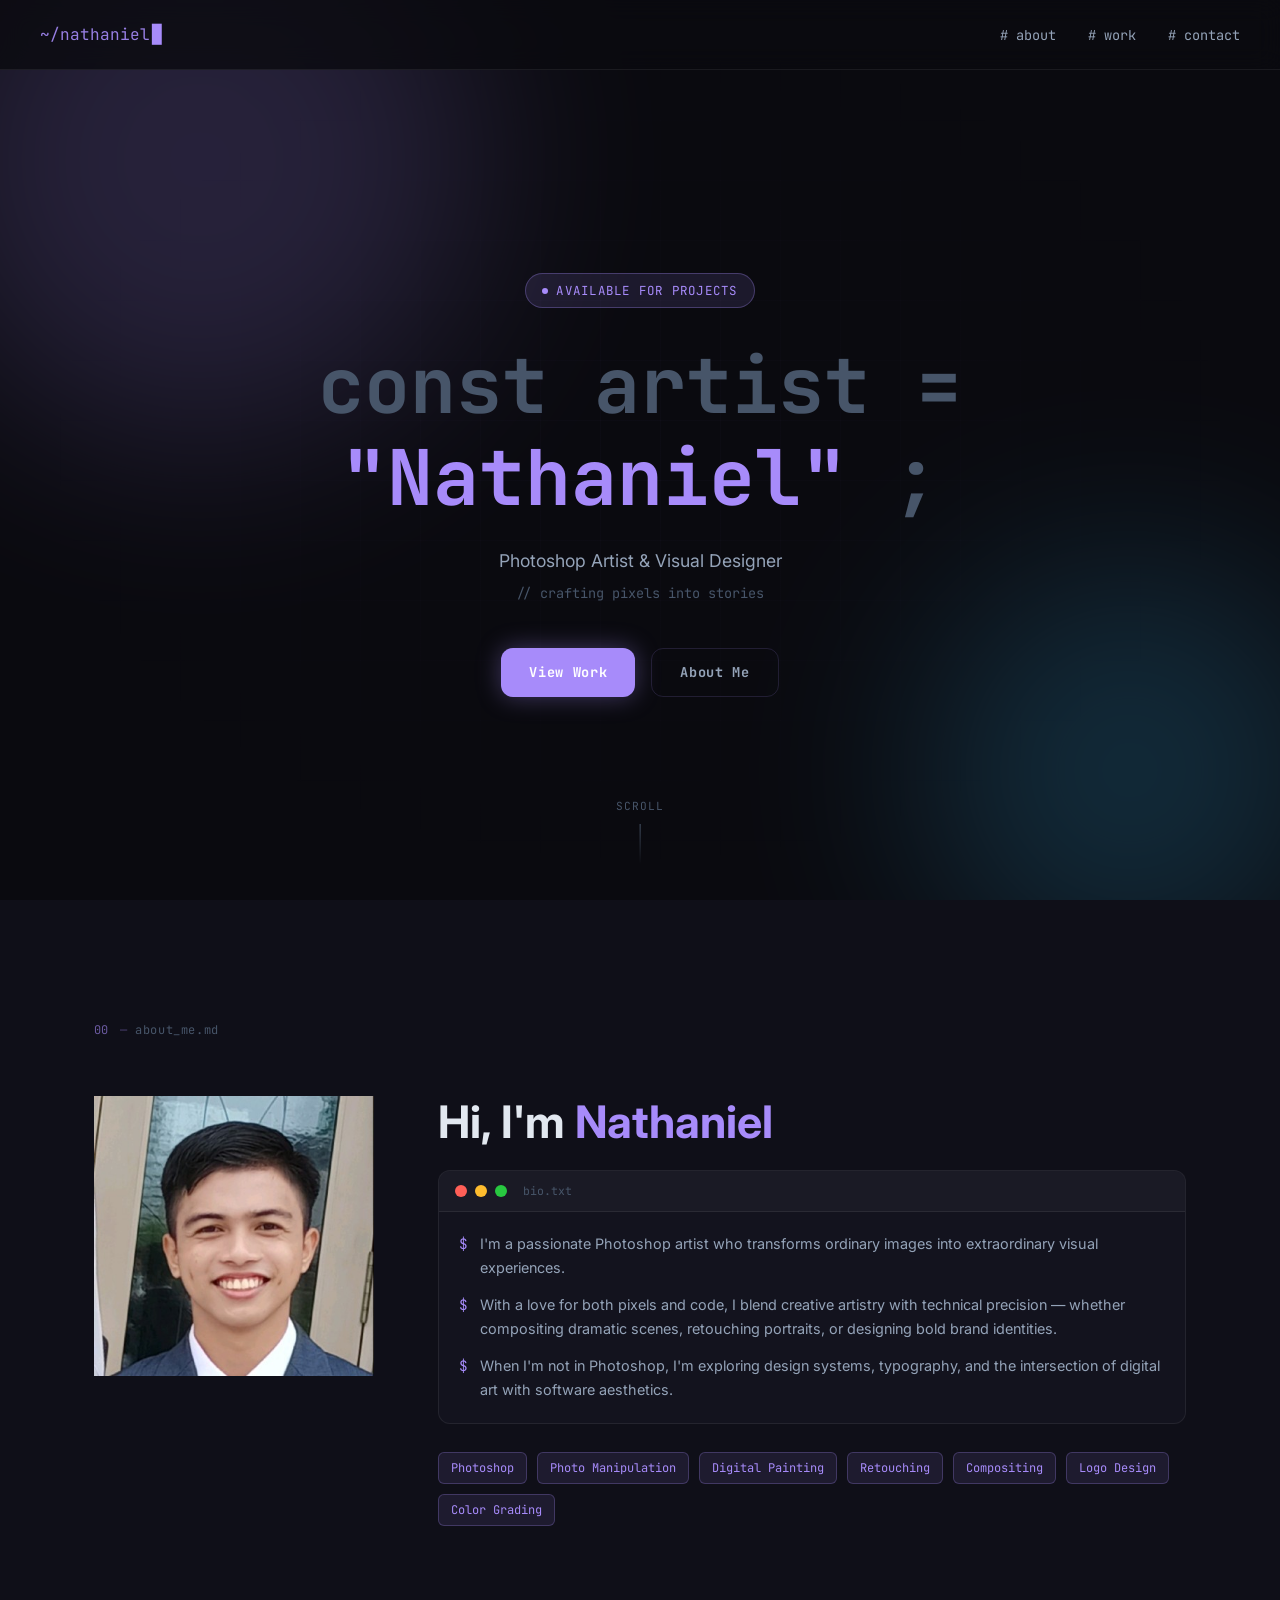
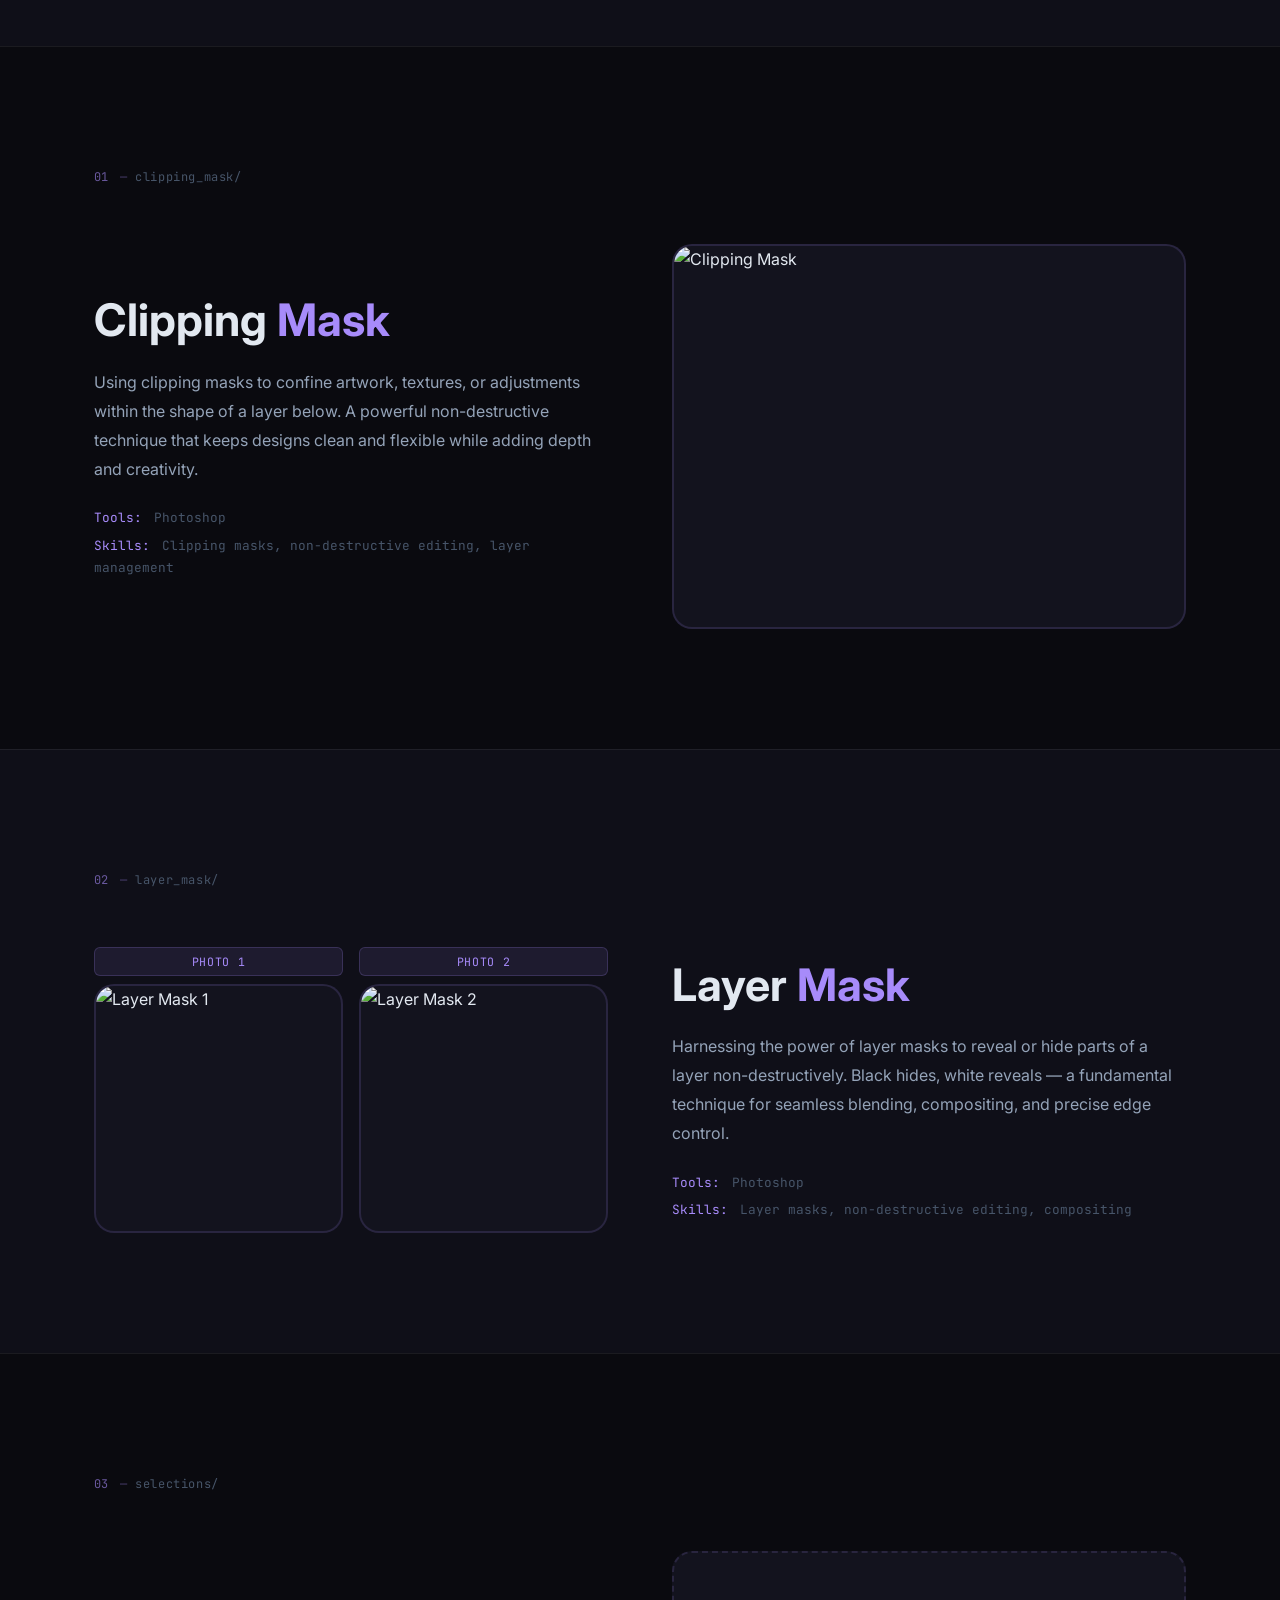
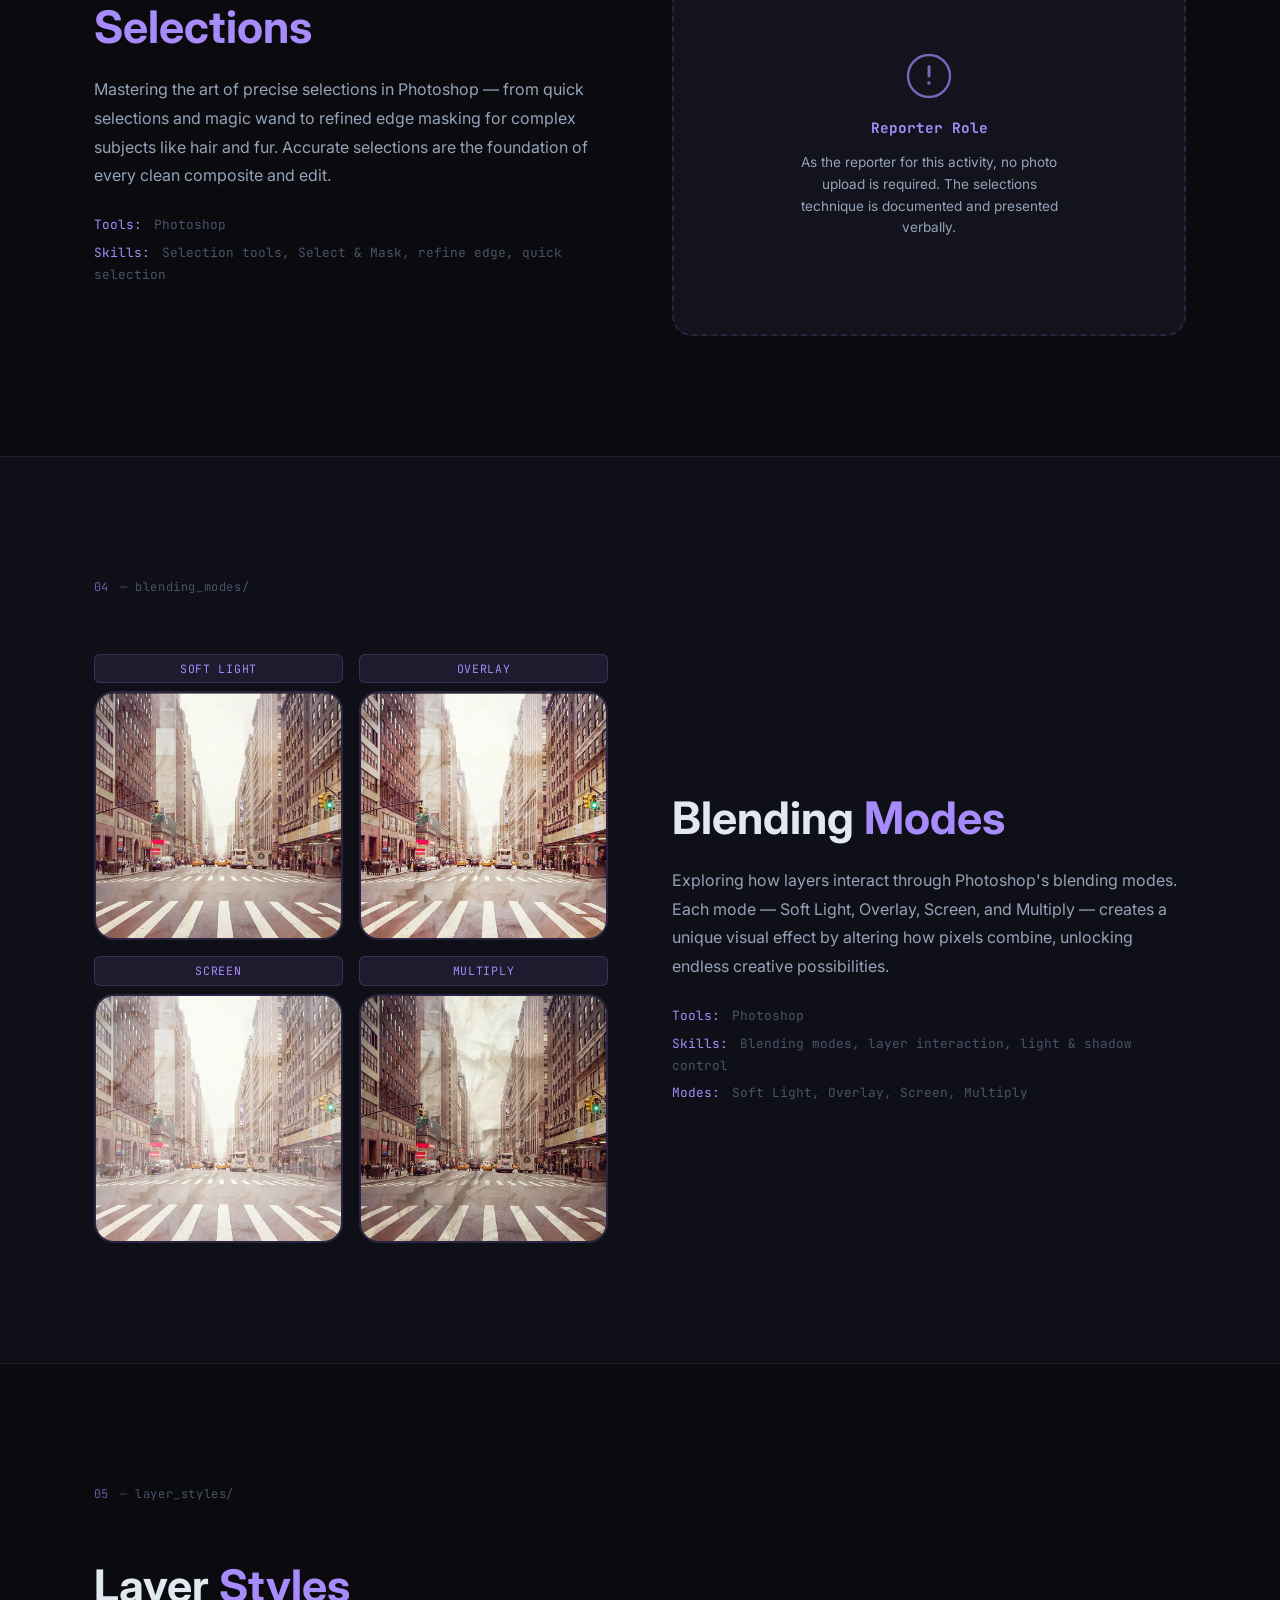
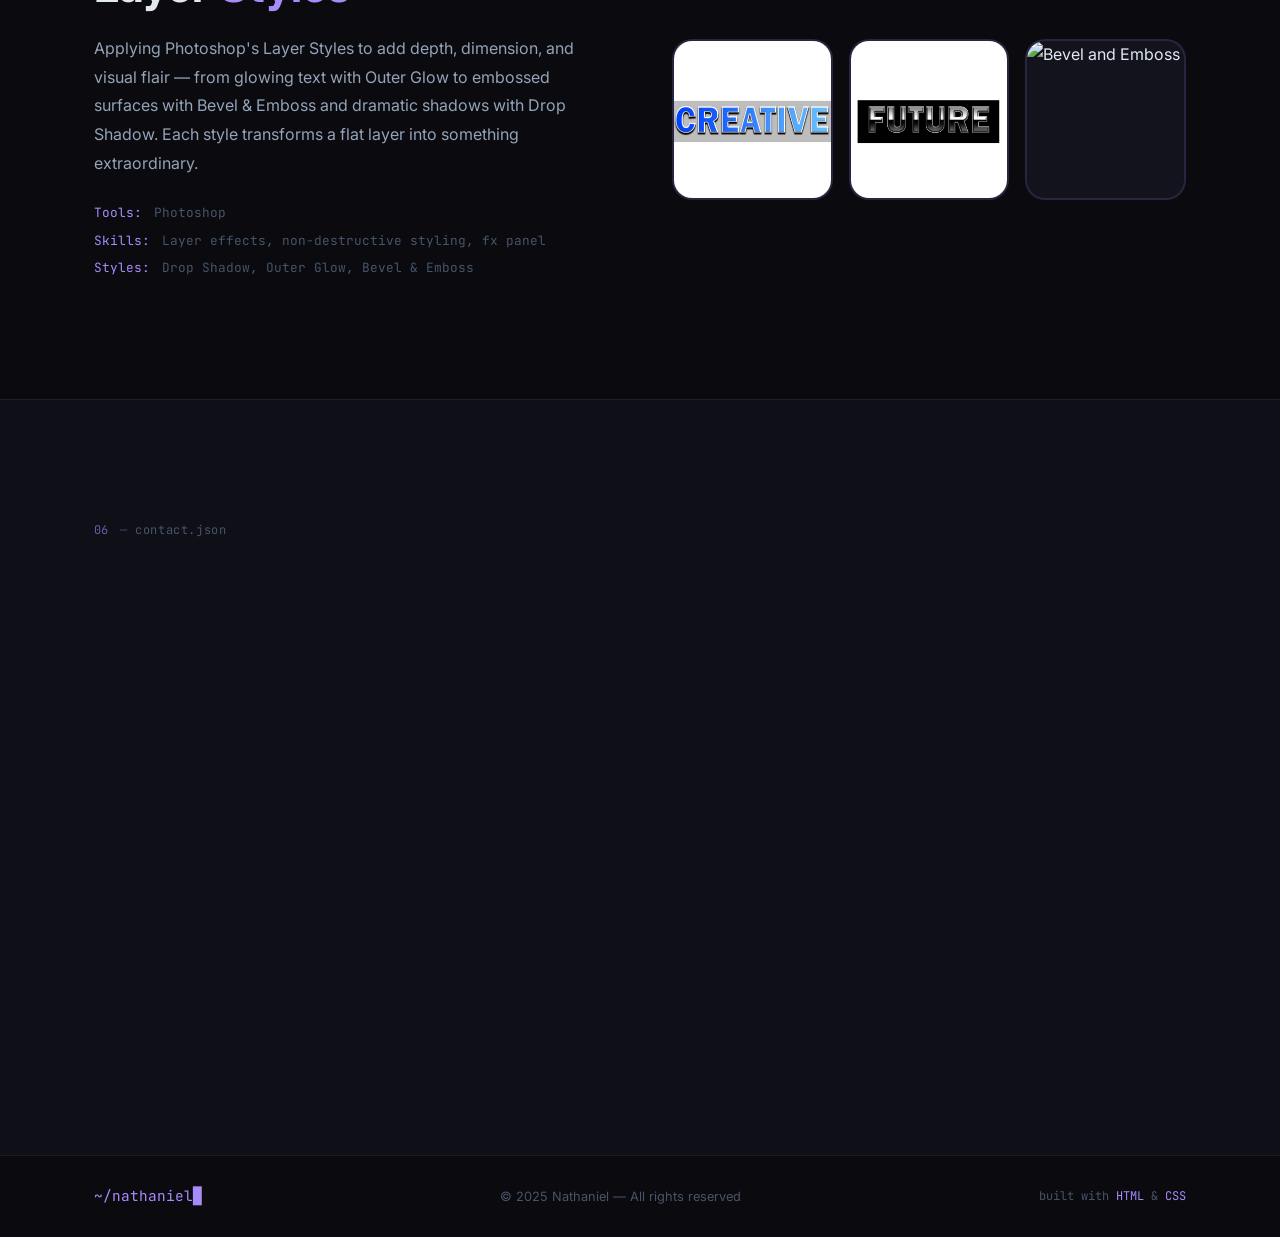
==== commit 79ed6035: "Refactor code structure for improved readability and maintainability" ====
--- a/index.html
+++ b/index.html
@@ -70,15 +70,10 @@
 
       <div class="about-grid">
         <div class="about-photo-col">
-          <div class="about-photo-frame">
-            <div class="about-photo-placeholder">
-              <svg class="placeholder-icon" viewBox="0 0 80 80" fill="none" xmlns="http://www.w3.org/2000/svg">
-                <circle cx="40" cy="28" r="14" stroke="currentColor" stroke-width="2.5" stroke-dasharray="4 3"/>
-                <path d="M12 68c0-15.464 12.536-28 28-28s28 12.536 28 28" stroke="currentColor" stroke-width="2.5" stroke-dasharray="4 3" stroke-linecap="round"/>
-              </svg>
-              <span>Profile Photo</span>
-            </div>
+          <div class="about-photo-frame" id="photoFrame">
+            <img src="profilephoto.jpeg" alt="Nathaniel" class="about-photo" id="profilePhoto" />
             <div class="photo-frame-deco"></div>
+            <div class="photo-click-hint">Click to expand</div>
           </div>
         </div>
 
@@ -299,19 +294,16 @@
         <div class="activity-media">
           <div class="multi-upload-grid three-col">
             <div class="upload-slot">
-              <span class="upload-slot-label">Drop Shadow</span>
               <div class="activity-img-card">
                 <img src="activities/5/LayerStyles1.png" alt="Drop Shadow" class="activity-img" />
               </div>
             </div>
             <div class="upload-slot">
-              <span class="upload-slot-label">Outer Glow</span>
               <div class="activity-img-card">
                 <img src="activities/5/LayerStyles2.png" alt="Outer Glow" class="activity-img" />
               </div>
             </div>
             <div class="upload-slot">
-              <span class="upload-slot-label">Bevel &amp; Emboss</span>
               <div class="activity-img-card">
                 <img src="activities/5/LayerStyles3.png" alt="Bevel and Emboss" class="activity-img" />
               </div>
@@ -354,6 +346,20 @@
     </div>
   </footer>
 
+  <!-- Photo Modal -->
+  <div class="photo-modal" id="photoModal">
+    <div class="modal-backdrop" id="modalBackdrop"></div>
+    <button class="modal-close" id="modalClose" aria-label="Close">
+      <svg viewBox="0 0 24 24" fill="none" stroke="currentColor" stroke-width="2">
+        <line x1="18" y1="6" x2="6" y2="18"/>
+        <line x1="6" y1="6" x2="18" y2="18"/>
+      </svg>
+    </button>
+    <div class="modal-content">
+      <img src="profilephoto.jpeg" alt="Nathaniel" class="modal-img" />
+    </div>
+  </div>
+
   <script src="script.js"></script>
 </body>
 </html>
--- a/styles.css
+++ b/styles.css
@@ -630,7 +630,36 @@
   overflow: hidden;
   aspect-ratio: 4/3;
   position: relative;
-}
+  cursor: pointer;
+  transition: transform 0.3s ease, border-color 0.3s ease;
+}
+
+.activity-img-card:hover {
+  transform: scale(1.03);
+  border-color: var(--accent);
+}
+
+.activity-img-card::after {
+  content: '🔍 Click to expand';
+  position: absolute;
+  bottom: 0;
+  left: 0;
+  right: 0;
+  background: rgba(0, 0, 0, 0.8);
+  color: var(--accent);
+  padding: 10px;
+  text-align: center;
+  font-size: 0.8rem;
+  font-family: var(--font-mono);
+  opacity: 0;
+  transition: opacity 0.3s ease;
+  backdrop-filter: blur(8px);
+}
+
+.activity-img-card:hover::after {
+  opacity: 1;
+}
+
 .activity-img {
   width: 100%; height: 100%;
   object-fit: cover;
@@ -791,3 +820,186 @@
     grid-template-columns: 1fr;
   }
 }
+
+/* ═══ PHOTO MODAL ═══ */
+.about-photo-frame {
+  position: relative;
+  cursor: pointer;
+  transition: transform 0.3s ease;
+}
+
+.about-photo-frame:hover {
+  transform: scale(1.02);
+}
+
+.photo-click-hint {
+  position: absolute;
+  bottom: 12px;
+  left: 50%;
+  transform: translateX(-50%);
+  background: rgba(0, 0, 0, 0.75);
+  color: var(--accent);
+  padding: 6px 14px;
+  border-radius: 20px;
+  font-size: 0.75rem;
+  font-family: var(--font-mono);
+  opacity: 0;
+  transition: opacity 0.3s ease;
+  pointer-events: none;
+  backdrop-filter: blur(8px);
+}
+
+.about-photo-frame:hover .photo-click-hint {
+  opacity: 1;
+}
+
+.photo-modal {
+  position: fixed;
+  top: 0;
+  left: 0;
+  width: 100%;
+  height: 100%;
+  z-index: 9999;
+  display: none;
+  align-items: center;
+  justify-content: center;
+  padding: 20px;
+  overflow: hidden;
+}
+
+.photo-modal.active {
+  display: flex;
+}
+
+.modal-backdrop {
+  position: absolute;
+  top: 0;
+  left: 0;
+  width: 100%;
+  height: 100%;
+  background: rgba(0, 0, 0, 0);
+  backdrop-filter: blur(0px);
+  transition: all 0.4s ease;
+}
+
+.photo-modal.active .modal-backdrop {
+  background: rgba(0, 0, 0, 0.92);
+  backdrop-filter: blur(12px);
+}
+
+.modal-content {
+  position: relative;
+  z-index: 1;
+  max-width: 90vw;
+  max-height: 90vh;
+  display: flex;
+  align-items: center;
+  justify-content: center;
+  opacity: 0;
+  transform: scale(0.9);
+  transition: all 0.4s cubic-bezier(0.34, 1.56, 0.64, 1);
+}
+
+.photo-modal.active .modal-content {
+  opacity: 1;
+  transform: scale(1);
+}
+
+.modal-img {
+  max-width: 100%;
+  max-height: 90vh;
+  width: auto;
+  height: auto;
+  object-fit: contain;
+  border-radius: var(--radius-lg);
+  box-shadow: 0 25px 50px rgba(0, 0, 0, 0.5), 
+              0 0 0 1px rgba(167, 139, 250, 0.2),
+              0 0 40px rgba(167, 139, 250, 0.15);
+}
+
+.modal-close {
+  position: absolute;
+  top: 20px;
+  right: 20px;
+  z-index: 2;
+  width: 48px;
+  height: 48px;
+  border: none;
+  background: rgba(255, 255, 255, 0.1);
+  backdrop-filter: blur(12px);
+  border-radius: 50%;
+  color: var(--text);
+  cursor: pointer;
+  display: flex;
+  align-items: center;
+  justify-content: center;
+  transition: all 0.3s ease;
+  opacity: 0;
+  transform: scale(0.8);
+}
+
+.photo-modal.active .modal-close {
+  opacity: 1;
+  transform: scale(1);
+  transition-delay: 0.2s;
+}
+
+.modal-close:hover {
+  background: var(--accent);
+  transform: scale(1.1) rotate(90deg);
+}
+
+.modal-close svg {
+  width: 24px;
+  height: 24px;
+}
+
+@media (max-width: 1024px) {
+  .modal-content {
+    max-width: 92vw;
+    max-height: 88vh;
+  }
+  
+  .modal-img {
+    max-height: 88vh;
+  }
+}
+
+@media (max-width: 640px) {
+  .photo-click-hint {
+    opacity: 1;
+    font-size: 0.7rem;
+    padding: 5px 12px;
+  }
+  
+  .activity-img-card::after {
+    opacity: 1;
+    font-size: 0.7rem;
+    padding: 8px;
+  }
+  
+  .photo-modal {
+    padding: 10px;
+  }
+  
+  .modal-content {
+    max-width: 95vw;
+    max-height: 85vh;
+  }
+  
+  .modal-img {
+    max-height: 85vh;
+  }
+  
+  .modal-close {
+    width: 40px;
+    height: 40px;
+    top: 10px;
+    right: 10px;
+  }
+  
+  .modal-close svg {
+    width: 20px;
+    height: 20px;
+  }
+}
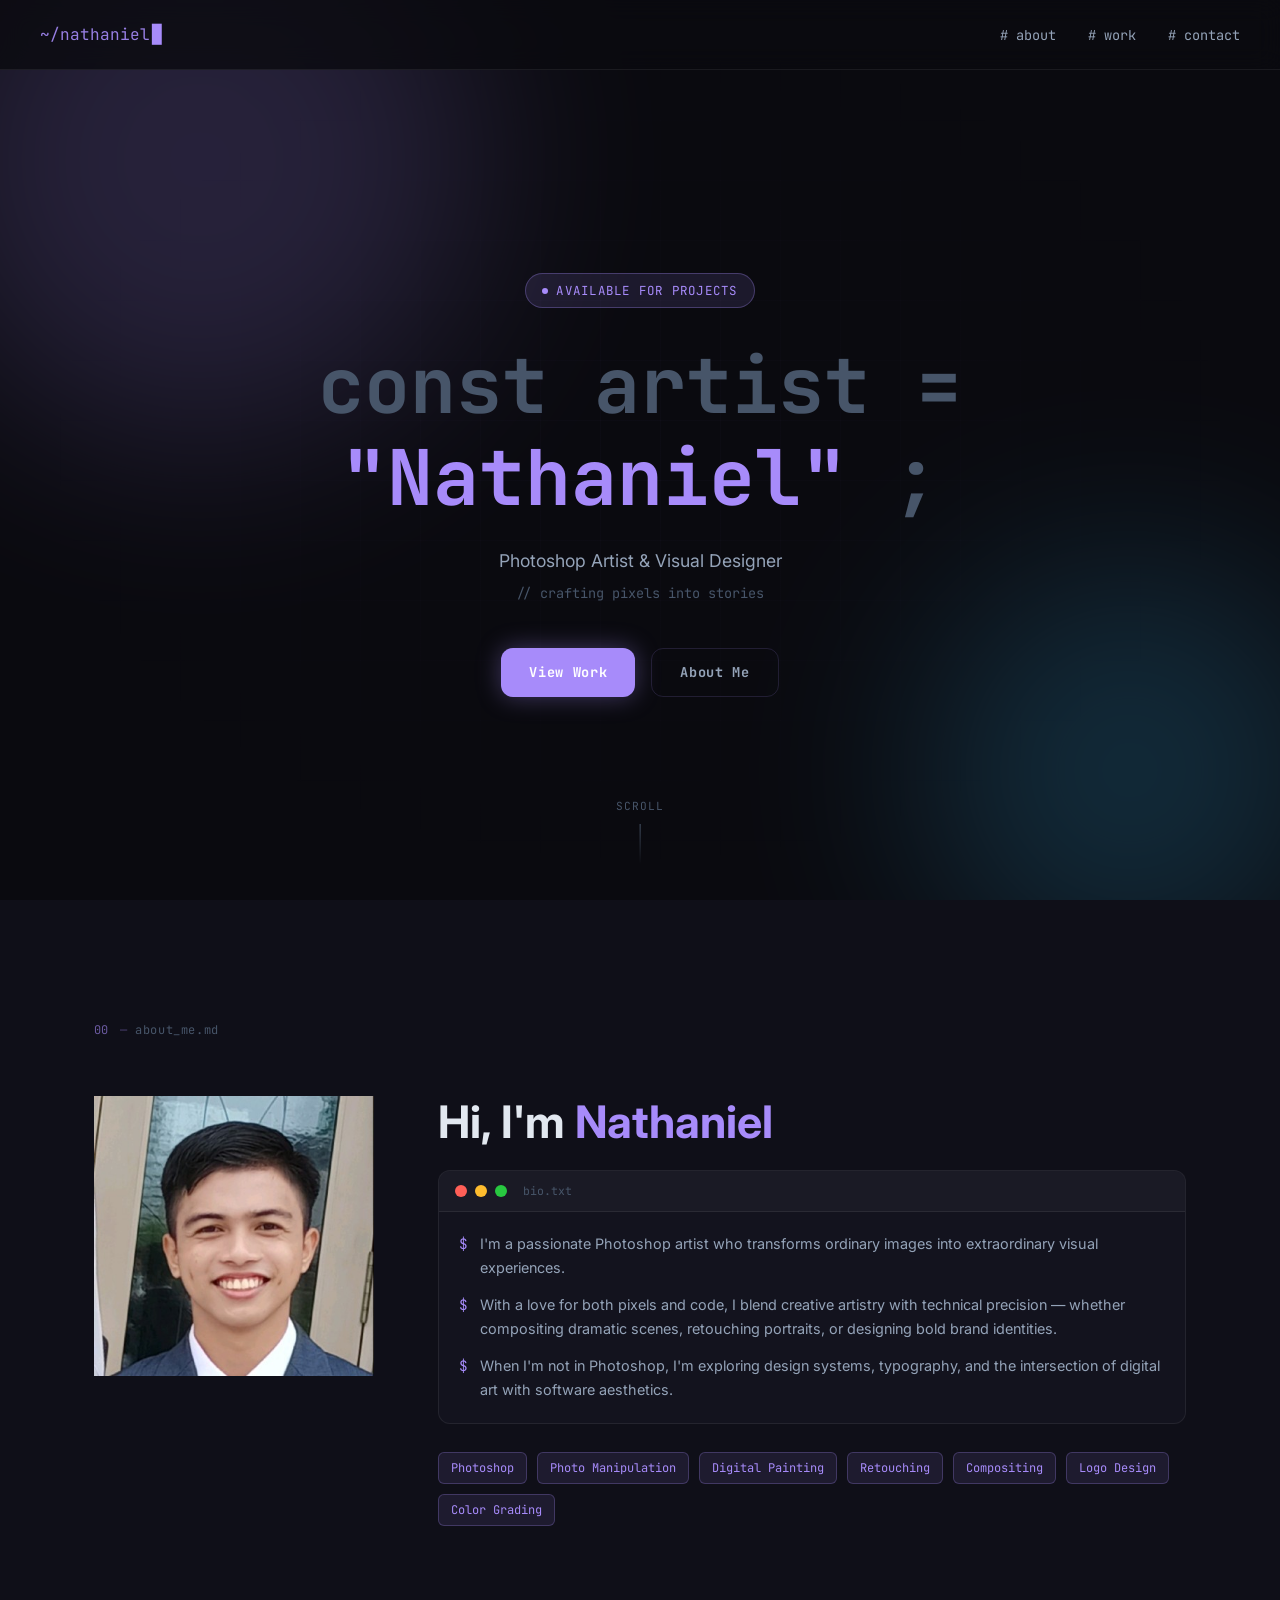
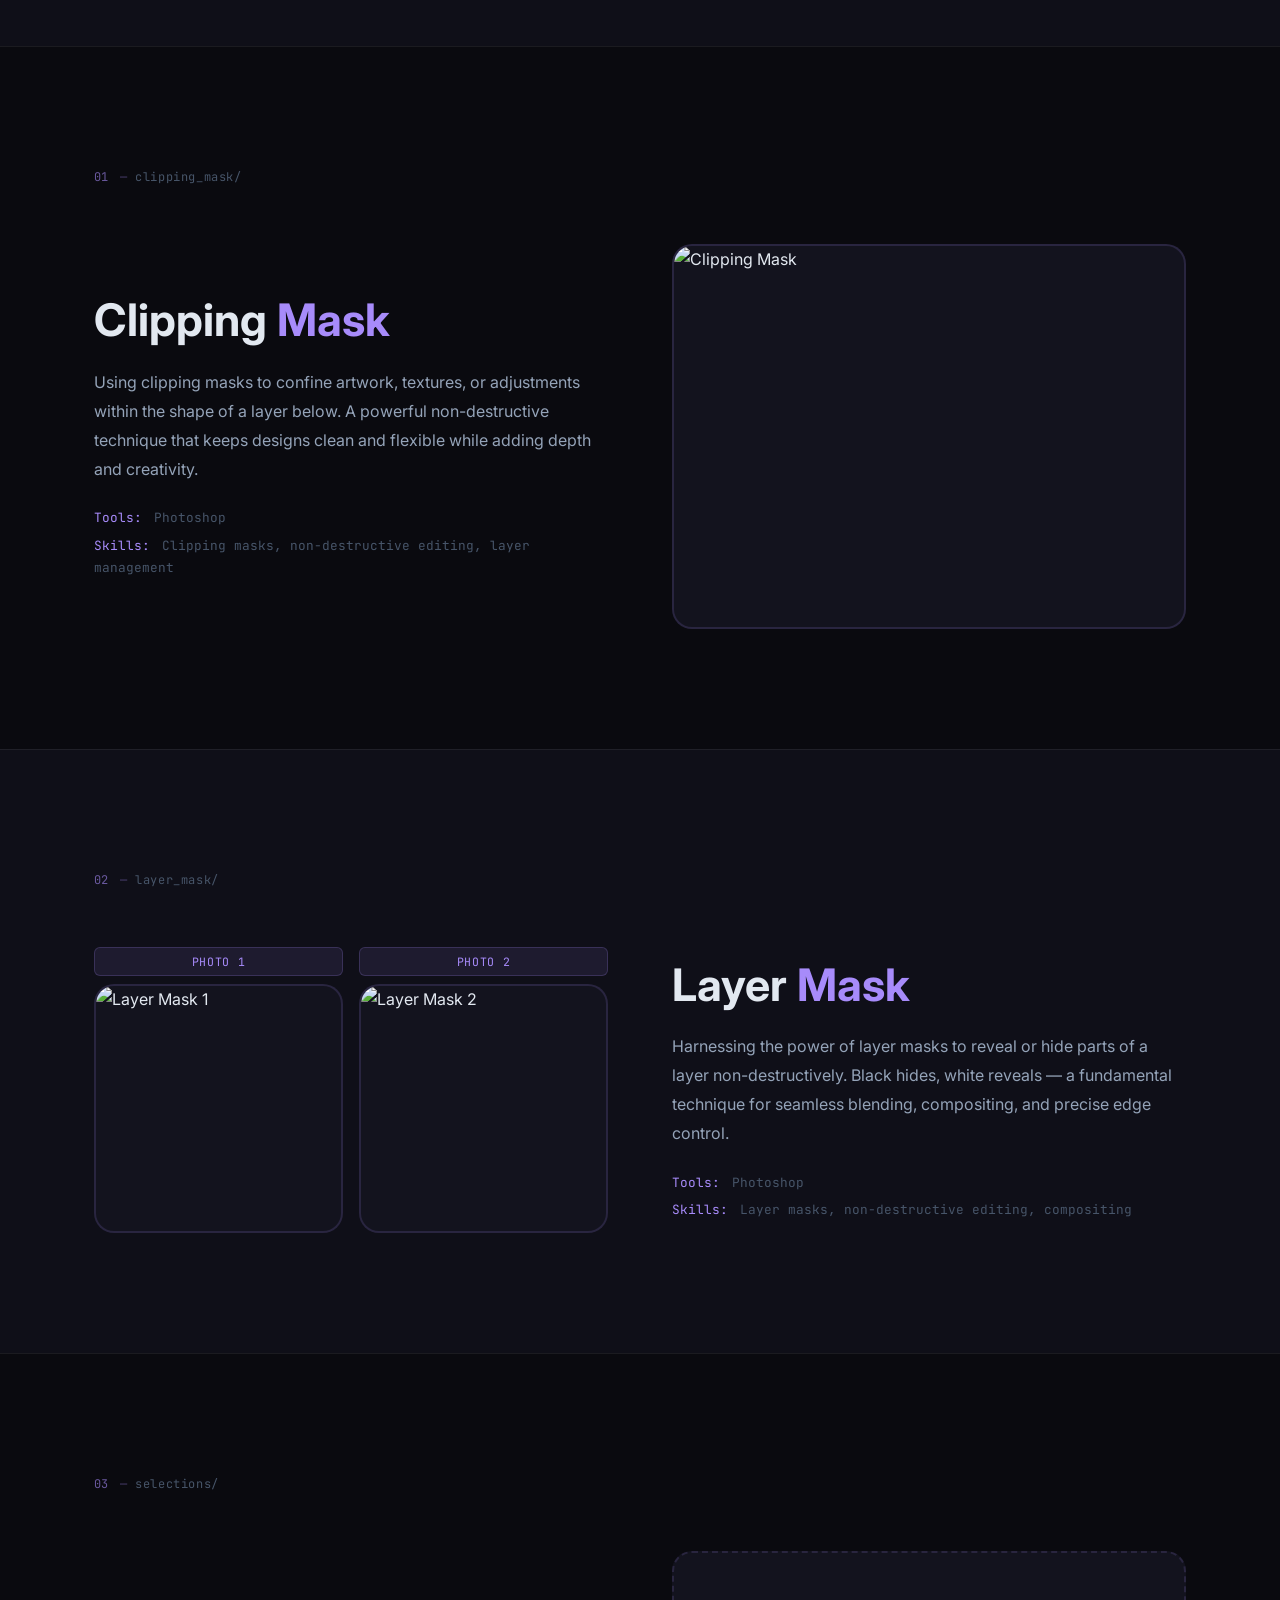
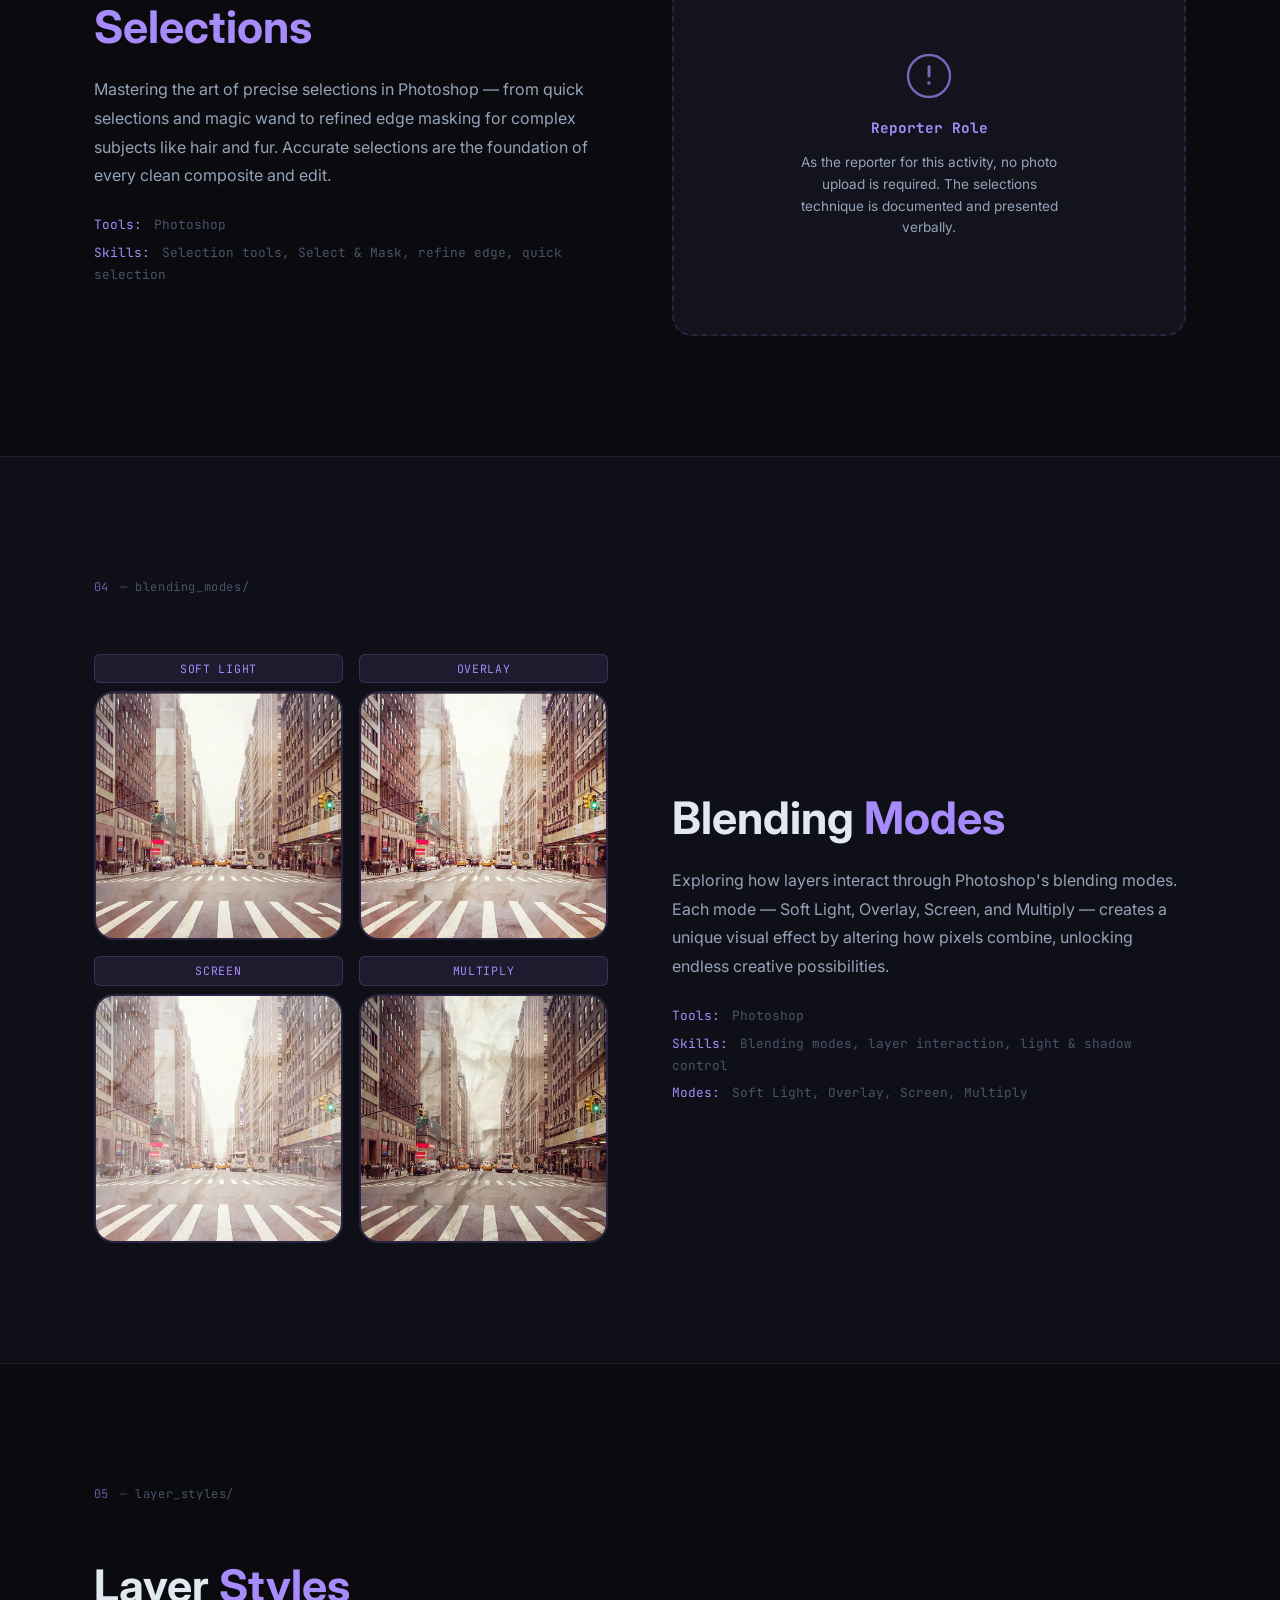
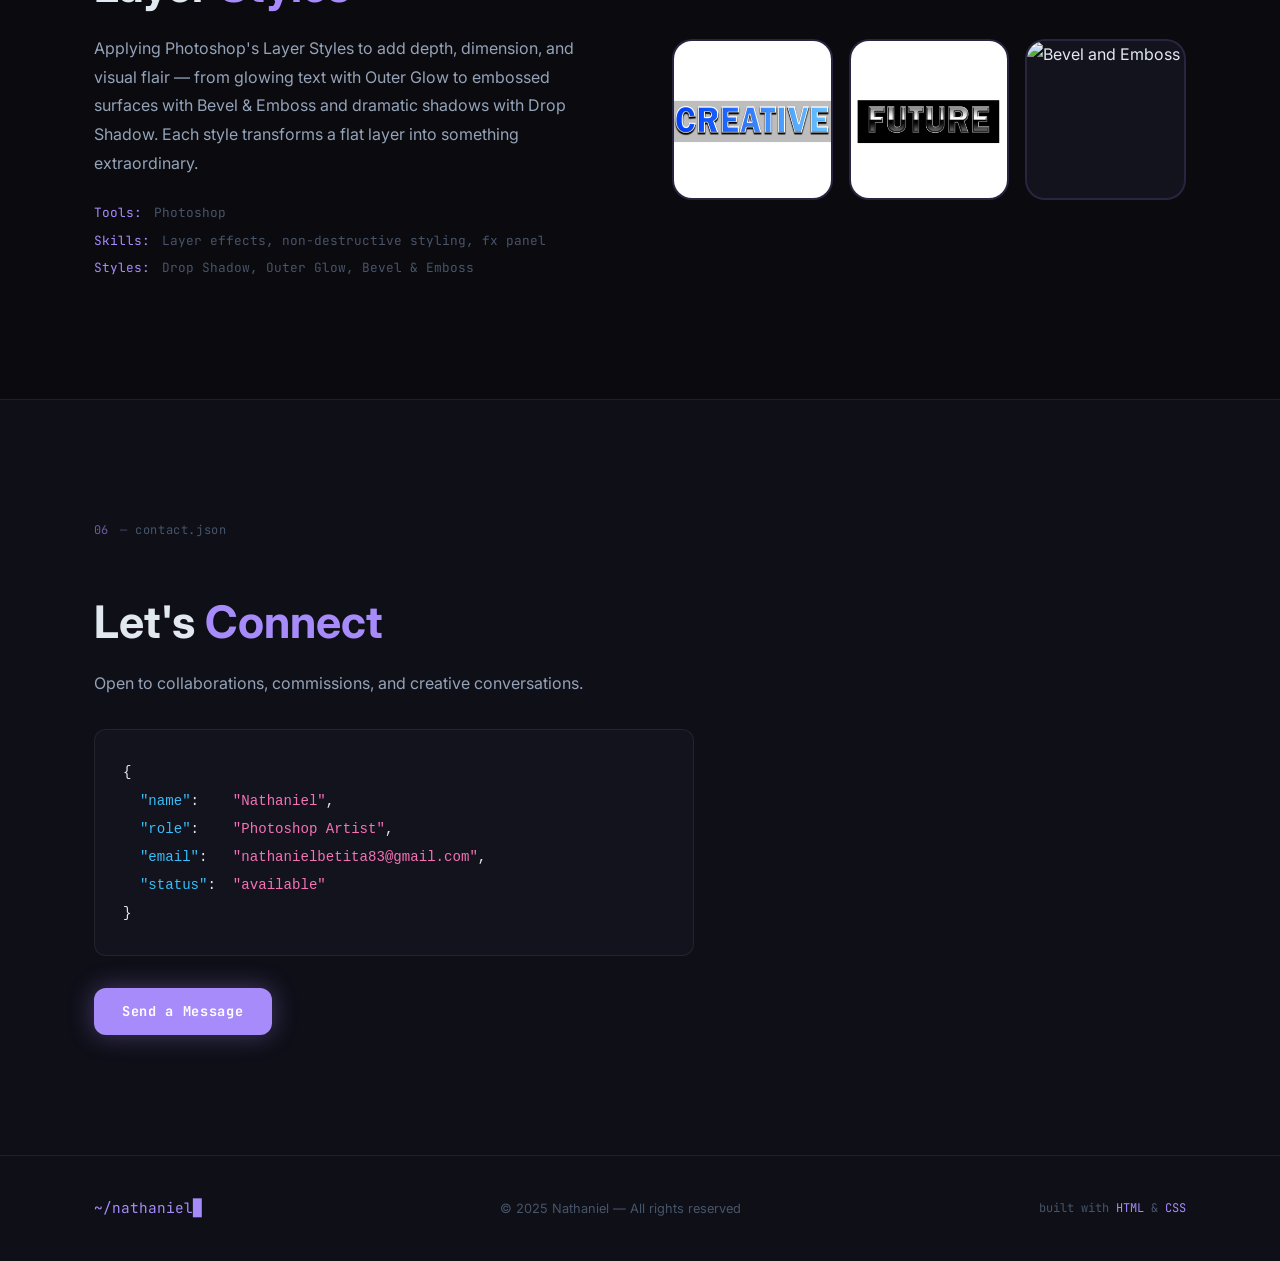
==== commit 4211e56c: "Update navigation links to point to the about page and add about.html with structured content and st" ====
--- a/index.html
+++ b/index.html
@@ -18,7 +18,7 @@
       <span class="nav-cursor blink">█</span>
     </div>
     <ul class="nav-links">
-      <li><a href="#about" class="nav-link"># about</a></li>
+      <li><a href="about.html" class="nav-link"># about</a></li>
       <li><a href="#activity-1" class="nav-link"># work</a></li>
       <li><a href="#contact" class="nav-link"># contact</a></li>
     </ul>
@@ -51,7 +51,7 @@
       </p>
       <div class="hero-actions">
         <a href="#activity-1" class="btn btn-primary">View Work</a>
-        <a href="#about" class="btn btn-ghost">About Me</a>
+        <a href="about.html" class="btn btn-ghost">About Me</a>
       </div>
     </div>
     <div class="hero-scroll-hint">
@@ -328,11 +328,11 @@
 <pre><code>{
   <span class="json-key">"name"</span>:    <span class="json-val">"Nathaniel"</span>,
   <span class="json-key">"role"</span>:    <span class="json-val">"Photoshop Artist"</span>,
-  <span class="json-key">"email"</span>:   <span class="json-val">"hello@nathaniel.design"</span>,
+  <span class="json-key">"email"</span>:   <span class="json-val">"nathanielbetita83@gmail.com"</span>,
   <span class="json-key">"status"</span>:  <span class="json-val">"available"</span>
 }</code></pre>
         </div>
-        <a href="mailto:hello@nathaniel.design" class="btn btn-primary">Send a Message</a>
+        <a href="mailto:nathanielbetita83@gmail.com" class="btn btn-primary">Send a Message</a>
       </div>
     </div>
   </section>
--- a/styles.css
+++ b/styles.css
@@ -1003,3 +1003,226 @@
     height: 20px;
   }
 }
+
+/* ═══════════════════════════════════════════════════════
+   ABOUT PAGE SPECIFIC STYLES
+   ═══════════════════════════════════════════════════════ */
+
+/* ── About Hero ── */
+.about-hero {
+  min-height: 60vh;
+  padding-top: calc(var(--nav-h) + 80px);
+}
+
+/* ── About Content Block ── */
+.about-content-block {
+  margin-bottom: 60px;
+}
+
+/* ── Code Block Styling ── */
+.code-block {
+  margin: 0;
+  padding: 0;
+  font-family: var(--font-mono);
+  font-size: 0.9rem;
+  line-height: 1.8;
+  color: var(--text);
+}
+
+.code-keyword {
+  color: #c792ea;
+}
+
+.code-string {
+  color: #c3e88d;
+}
+
+.code-function {
+  color: #82aaff;
+}
+
+.code-comment {
+  color: var(--text-dim);
+  font-style: italic;
+}
+
+.code-dim {
+  color: var(--text-muted);
+}
+
+/* ── Website Links Grid ── */
+.website-links {
+  display: grid;
+  grid-template-columns: repeat(auto-fit, minmax(250px, 1fr));
+  gap: 20px;
+  margin-top: 20px;
+}
+
+.website-card {
+  display: flex;
+  align-items: center;
+  gap: 16px;
+  padding: 20px;
+  background: var(--bg-2);
+  border: 1px solid var(--border);
+  border-radius: var(--radius);
+  transition: all 0.3s ease;
+  cursor: pointer;
+}
+
+.website-card:hover {
+  background: var(--bg-card);
+  border-color: var(--accent);
+  transform: translateY(-3px);
+  box-shadow: 0 8px 30px var(--accent-glow);
+}
+
+.website-icon {
+  font-size: 2rem;
+  width: 50px;
+  height: 50px;
+  display: flex;
+  align-items: center;
+  justify-content: center;
+  background: var(--bg-glass);
+  border-radius: var(--radius);
+  flex-shrink: 0;
+}
+
+.website-info h3 {
+  font-size: 1.1rem;
+  font-weight: 600;
+  margin-bottom: 4px;
+  color: var(--accent);
+}
+
+.website-info p {
+  font-size: 0.85rem;
+  color: var(--text-muted);
+  margin: 0;
+}
+
+/* ── CTA Section ── */
+.cta-section {
+  padding: 100px 0;
+}
+
+.cta-block {
+  display: grid;
+  grid-template-columns: 1fr 1fr;
+  gap: 60px;
+  align-items: center;
+  background: linear-gradient(135deg, var(--bg-card) 0%, var(--bg-2) 100%);
+  border: 1px solid var(--border);
+  border-radius: var(--radius-lg);
+  padding: 60px;
+  position: relative;
+  overflow: hidden;
+}
+
+.cta-block::before {
+  content: '';
+  position: absolute;
+  top: 0;
+  left: 0;
+  right: 0;
+  bottom: 0;
+  background: radial-gradient(circle at 30% 50%, var(--accent-glow), transparent 60%);
+  opacity: 0.3;
+  pointer-events: none;
+}
+
+.cta-content {
+  position: relative;
+  z-index: 1;
+}
+
+.cta-title {
+  font-size: 2.5rem;
+  font-weight: 700;
+  margin-bottom: 20px;
+  line-height: 1.2;
+}
+
+.cta-text {
+  font-size: 1.1rem;
+  color: var(--text-muted);
+  margin-bottom: 32px;
+  line-height: 1.6;
+}
+
+.btn-lg {
+  padding: 16px 40px;
+  font-size: 1.1rem;
+  display: inline-flex;
+  align-items: center;
+  gap: 10px;
+}
+
+.cta-decoration {
+  position: relative;
+  z-index: 1;
+}
+
+.code-snippet {
+  background: var(--bg);
+  border: 1px solid var(--border);
+  border-radius: var(--radius);
+  padding: 24px;
+  font-family: var(--font-mono);
+  font-size: 0.9rem;
+}
+
+.code-snippet pre {
+  margin: 0;
+  color: var(--text);
+  line-height: 1.8;
+}
+
+/* ── Footer ── */
+.footer {
+  padding: 40px 0;
+  border-top: 1px solid var(--border-2);
+  background: var(--bg-2);
+}
+
+.footer-content {
+  text-align: center;
+}
+
+.footer-content p {
+  margin: 8px 0;
+  color: var(--text-muted);
+  font-size: 0.9rem;
+}
+
+.footer-code {
+  font-family: var(--font-mono);
+  font-size: 0.85rem;
+}
+
+/* ── Responsive: About Page ── */
+@media (max-width: 768px) {
+  .about-hero {
+    min-height: 50vh;
+    padding-top: calc(var(--nav-h) + 40px);
+  }
+
+  .website-links {
+    grid-template-columns: 1fr;
+  }
+
+  .cta-block {
+    grid-template-columns: 1fr;
+    gap: 40px;
+    padding: 40px 24px;
+  }
+
+  .cta-title {
+    font-size: 2rem;
+  }
+
+  .cta-decoration {
+    display: none;
+  }
+}
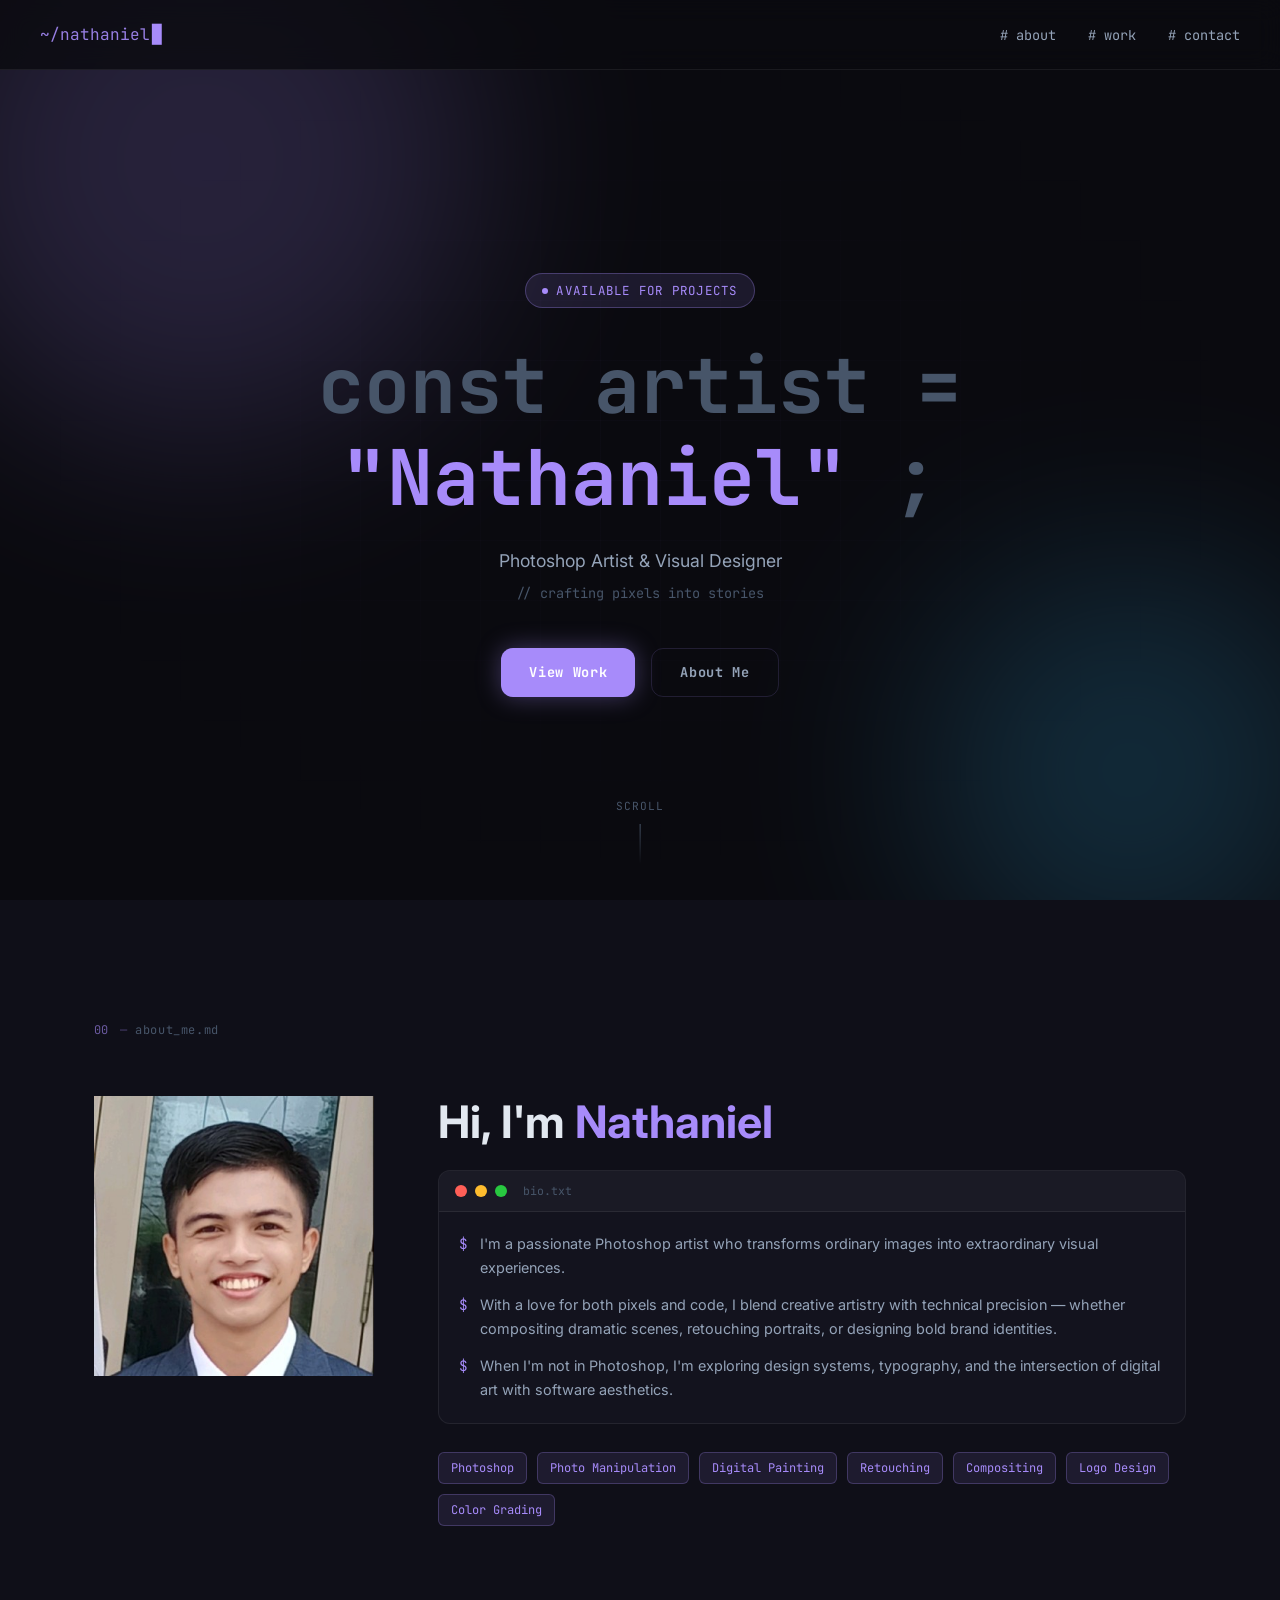
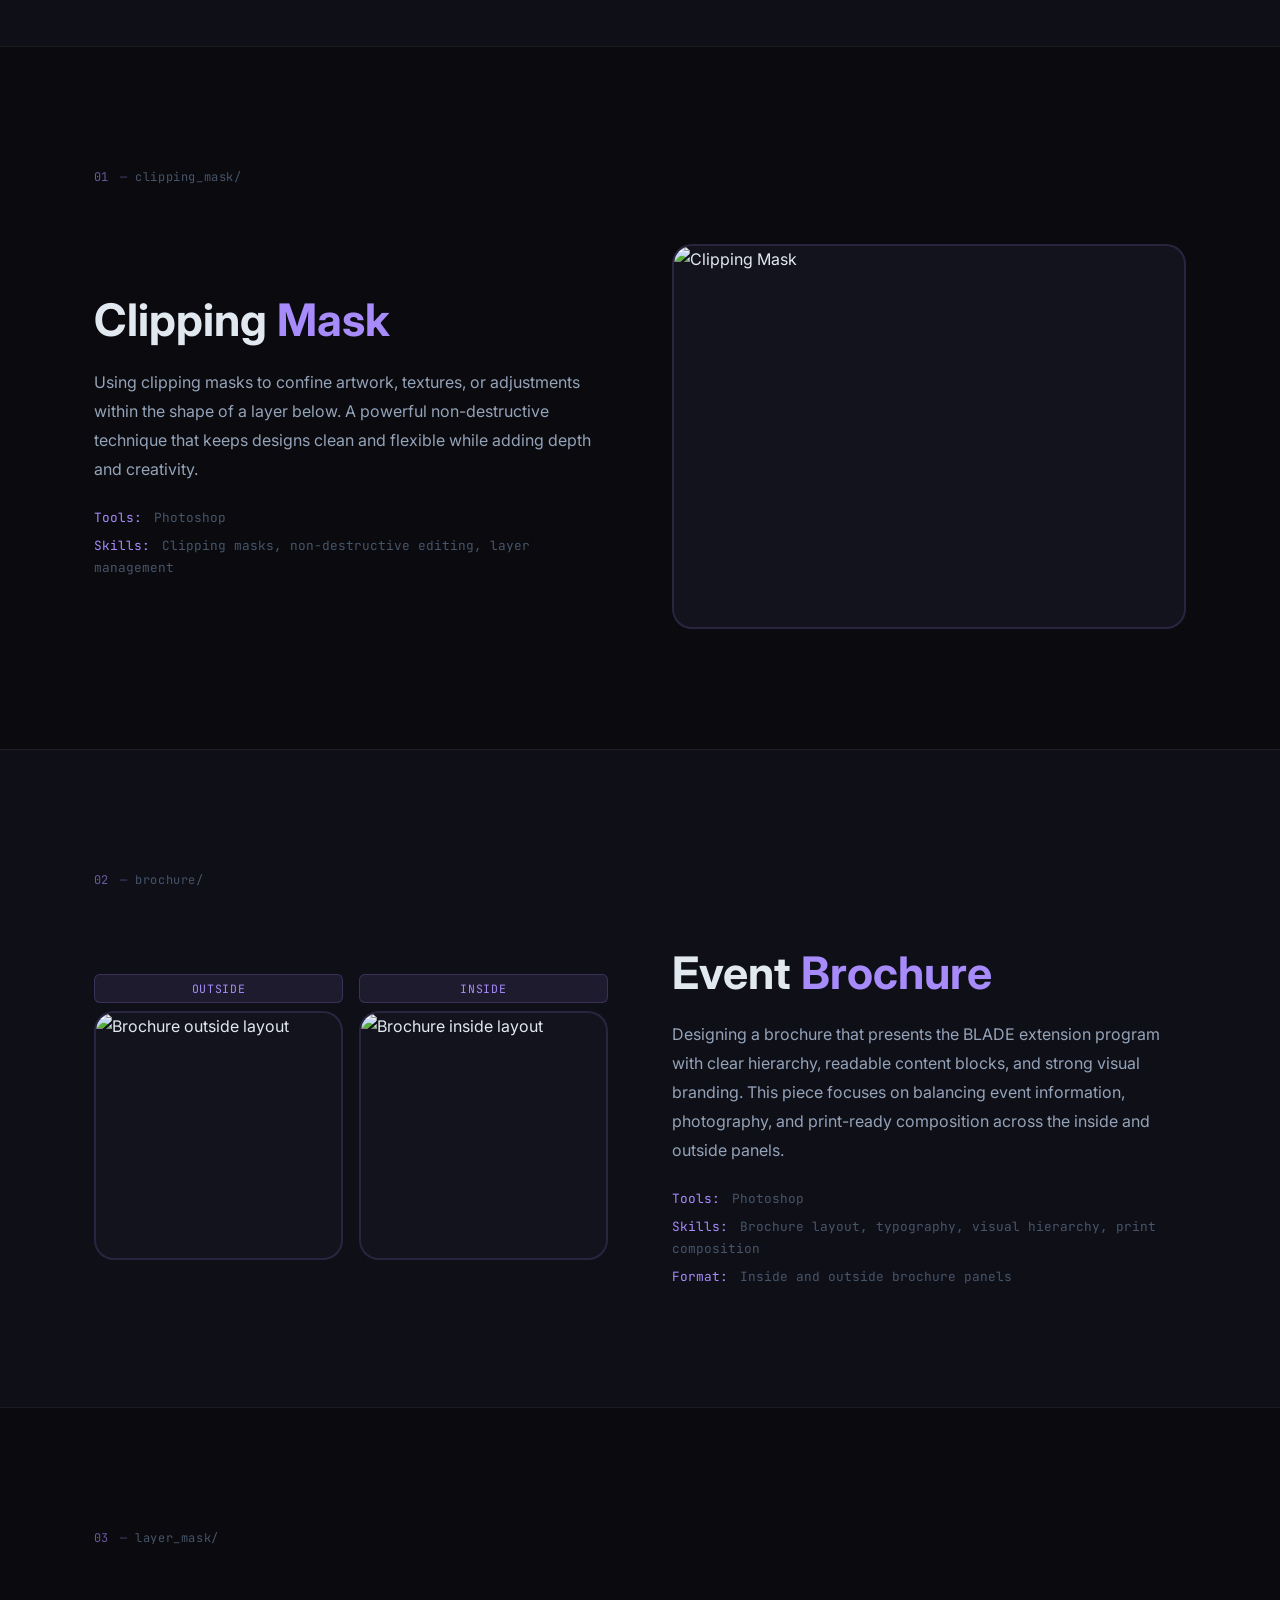
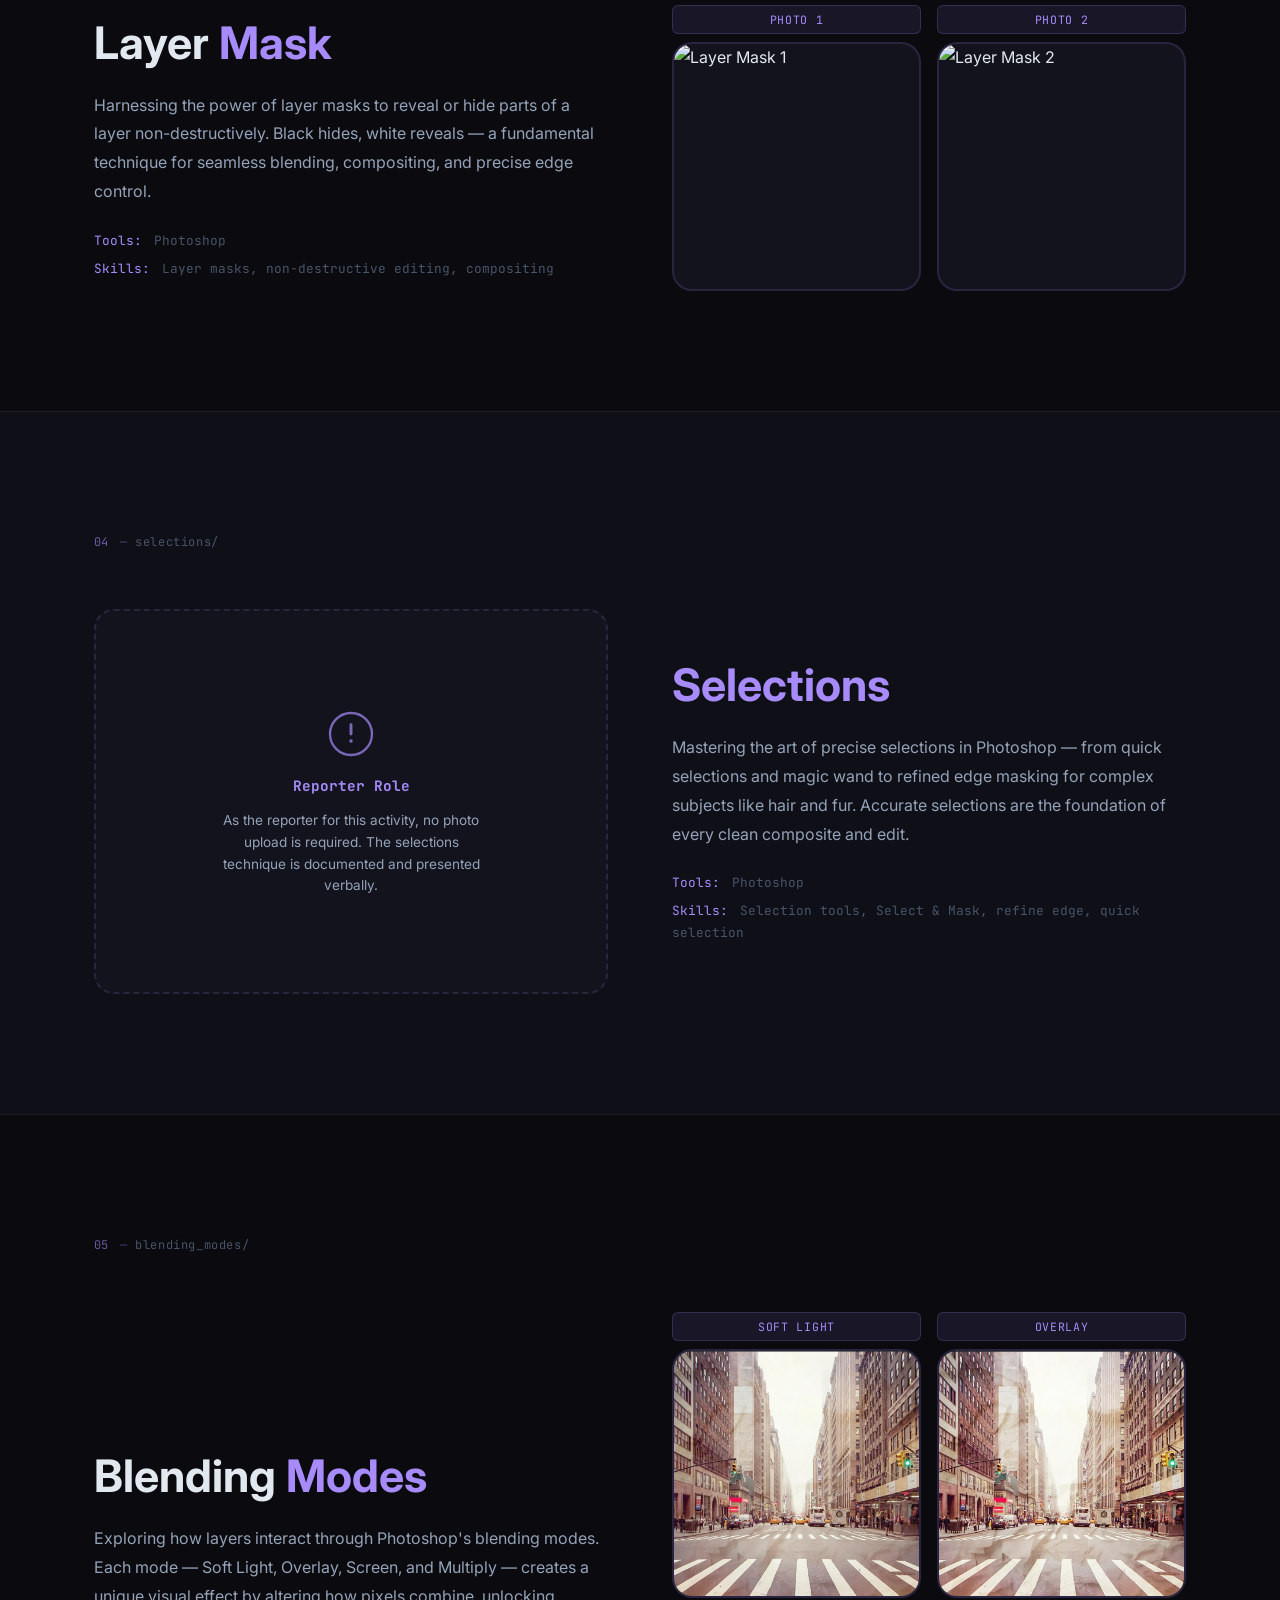
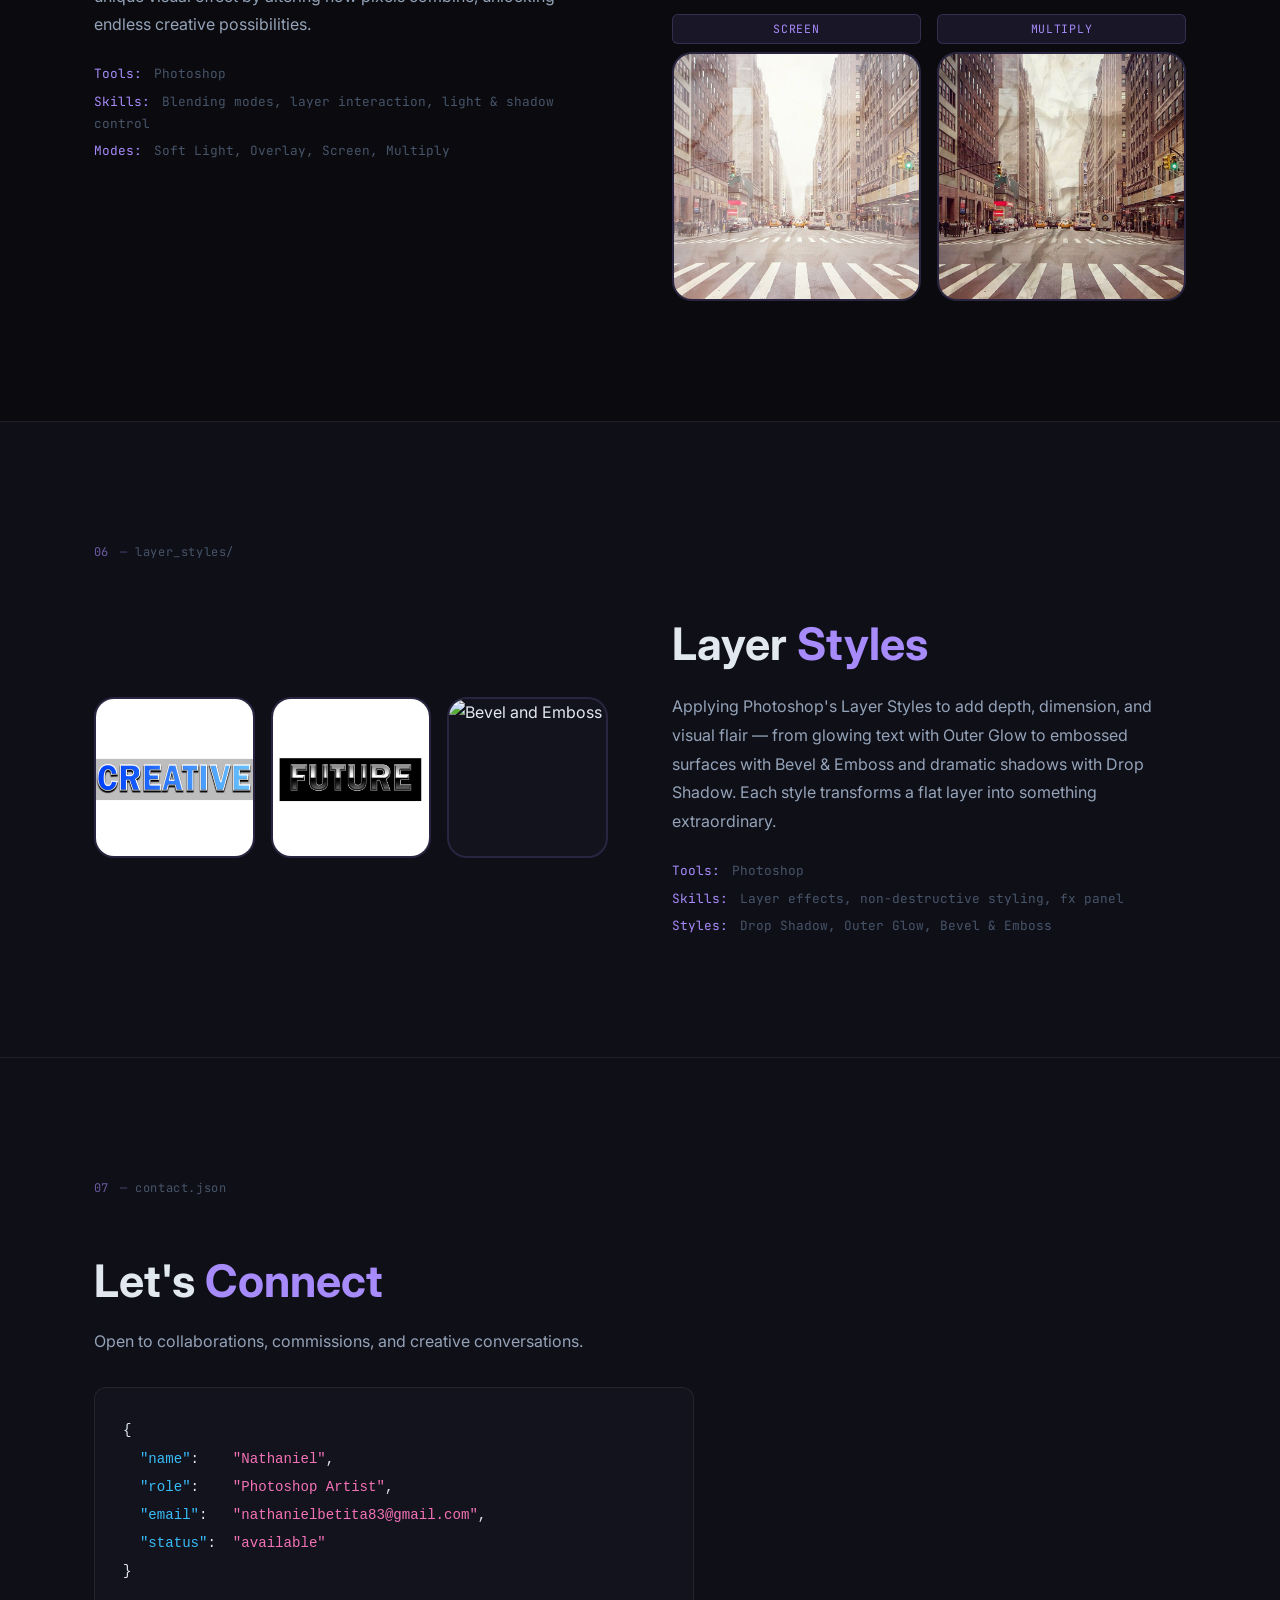
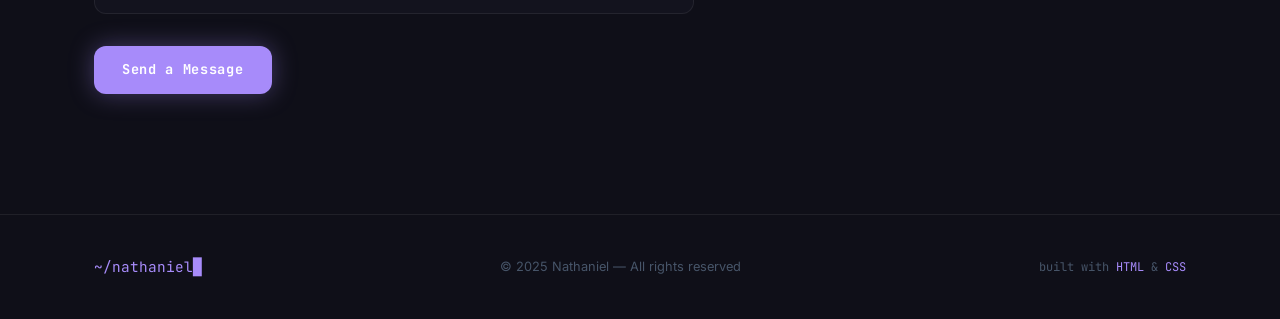
==== commit 7f0a12bf: "Add brochure activity section with detailed description and images" ====
--- a/index.html
+++ b/index.html
@@ -147,52 +147,91 @@
     </div>
   </section>
 
-  <!-- ─ Activity 2: Layer Mask ─ -->
+  <!-- ─ Activity 2: Brochure ─ -->
   <section class="section activity-section alt-layout" id="activity-2" data-index="02">
     <div class="container">
       <div class="section-label">
         <span class="label-index">02</span>
+        <span class="label-text">brochure/</span>
+      </div>
+      <div class="activity-grid reversed">
+        <div class="activity-info">
+          <h2 class="section-title">Event <span class="accent">Brochure</span></h2>
+          <p class="activity-desc">
+            Designing a brochure that presents the BLADE extension program with clear hierarchy, readable content blocks, and strong visual branding. This piece focuses on balancing event information, photography, and print-ready composition across the inside and outside panels.
+          </p>
+          <ul class="activity-meta">
+            <li><span class="meta-key">Tools:</span> Photoshop</li>
+            <li><span class="meta-key">Skills:</span> Brochure layout, typography, visual hierarchy, print composition</li>
+            <li><span class="meta-key">Format:</span> Inside and outside brochure panels</li>
+          </ul>
+        </div>
+        <div class="activity-media">
+          <div class="multi-upload-grid two-col">
+            <div class="upload-slot">
+              <span class="upload-slot-label">Outside</span>
+              <div class="activity-img-card">
+                <img src="activities/brochure/Betita-Mongcao-outside.png" alt="Brochure outside layout" class="activity-img" />
+              </div>
+            </div>
+            <div class="upload-slot">
+              <span class="upload-slot-label">Inside</span>
+              <div class="activity-img-card">
+                <img src="activities/brochure/Betita-Mongcao-inside.png" alt="Brochure inside layout" class="activity-img" />
+              </div>
+            </div>
+          </div>
+        </div>
+      </div>
+    </div>
+  </section>
+
+  <!-- ─ Activity 3: Layer Mask ─ -->
+  <section class="section activity-section" id="activity-3" data-index="03">
+    <div class="container">
+      <div class="section-label">
+        <span class="label-index">03</span>
         <span class="label-text">layer_mask/</span>
       </div>
+      <div class="activity-grid">
+        <div class="activity-info">
+          <h2 class="section-title">Layer <span class="accent">Mask</span></h2>
+          <p class="activity-desc">
+            Harnessing the power of layer masks to reveal or hide parts of a layer non-destructively. Black hides, white reveals — a fundamental technique for seamless blending, compositing, and precise edge control.
+          </p>
+          <ul class="activity-meta">
+            <li><span class="meta-key">Tools:</span> Photoshop</li>
+            <li><span class="meta-key">Skills:</span> Layer masks, non-destructive editing, compositing</li>
+          </ul>
+        </div>
+        <div class="activity-media">
+          <div class="multi-upload-grid two-col">
+            <div class="upload-slot">
+              <span class="upload-slot-label">Photo 1</span>
+              <div class="activity-img-card">
+                <img src="activities/2/LayerMask1.png" alt="Layer Mask 1" class="activity-img" />
+              </div>
+            </div>
+            <div class="upload-slot">
+              <span class="upload-slot-label">Photo 2</span>
+              <div class="activity-img-card">
+                <img src="activities/2/LayerMask2.png" alt="Layer Mask 2" class="activity-img" />
+              </div>
+            </div>
+          </div>
+        </div>
+      </div>
+    </div>
+  </section>
+
+  <!-- ─ Activity 4: Selections ─ -->
+  <section class="section activity-section alt-layout" id="activity-4" data-index="04">
+    <div class="container">
+      <div class="section-label">
+        <span class="label-index">04</span>
+        <span class="label-text">selections/</span>
+      </div>
       <div class="activity-grid reversed">
-        <div class="activity-info">
-          <h2 class="section-title">Layer <span class="accent">Mask</span></h2>
-          <p class="activity-desc">
-            Harnessing the power of layer masks to reveal or hide parts of a layer non-destructively. Black hides, white reveals — a fundamental technique for seamless blending, compositing, and precise edge control.
-          </p>
-          <ul class="activity-meta">
-            <li><span class="meta-key">Tools:</span> Photoshop</li>
-            <li><span class="meta-key">Skills:</span> Layer masks, non-destructive editing, compositing</li>
-          </ul>
-        </div>
-        <div class="activity-media">
-          <div class="multi-upload-grid two-col">
-            <div class="upload-slot">
-              <span class="upload-slot-label">Photo 1</span>
-              <div class="activity-img-card">
-                <img src="activities/2/LayerMask1.png" alt="Layer Mask 1" class="activity-img" />
-              </div>
-            </div>
-            <div class="upload-slot">
-              <span class="upload-slot-label">Photo 2</span>
-              <div class="activity-img-card">
-                <img src="activities/2/LayerMask2.png" alt="Layer Mask 2" class="activity-img" />
-              </div>
-            </div>
-          </div>
-        </div>
-      </div>
-    </div>
-  </section>
-
-  <!-- ─ Activity 3: Selections ─ -->
-  <section class="section activity-section" id="activity-3" data-index="03">
-    <div class="container">
-      <div class="section-label">
-        <span class="label-index">03</span>
-        <span class="label-text">selections/</span>
-      </div>
-      <div class="activity-grid">
         <div class="activity-info">
           <h2 class="section-title"><span class="accent">Selections</span></h2>
           <p class="activity-desc">
@@ -220,14 +259,14 @@
     </div>
   </section>
 
-  <!-- ─ Activity 4: Blending Modes ─ -->
-  <section class="section activity-section alt-layout" id="activity-4" data-index="04">
-    <div class="container">
-      <div class="section-label">
-        <span class="label-index">04</span>
+  <!-- ─ Activity 5: Blending Modes ─ -->
+  <section class="section activity-section" id="activity-5" data-index="05">
+    <div class="container">
+      <div class="section-label">
+        <span class="label-index">05</span>
         <span class="label-text">blending_modes/</span>
       </div>
-      <div class="activity-grid reversed">
+      <div class="activity-grid">
         <div class="activity-info">
           <h2 class="section-title">Blending <span class="accent">Modes</span></h2>
           <p class="activity-desc">
@@ -272,14 +311,14 @@
     </div>
   </section>
 
-  <!-- ─ Activity 5: Layer Styles ─ -->
-  <section class="section activity-section" id="activity-5" data-index="05">
-    <div class="container">
-      <div class="section-label">
-        <span class="label-index">05</span>
+  <!-- ─ Activity 6: Layer Styles ─ -->
+  <section class="section activity-section alt-layout" id="activity-6" data-index="06">
+    <div class="container">
+      <div class="section-label">
+        <span class="label-index">06</span>
         <span class="label-text">layer_styles/</span>
       </div>
-      <div class="activity-grid">
+      <div class="activity-grid reversed">
         <div class="activity-info">
           <h2 class="section-title">Layer <span class="accent">Styles</span></h2>
           <p class="activity-desc">
@@ -318,7 +357,7 @@
   <section class="section contact-section" id="contact">
     <div class="container">
       <div class="section-label">
-        <span class="label-index">06</span>
+        <span class="label-index">07</span>
         <span class="label-text">contact.json</span>
       </div>
       <div class="contact-inner">
--- a/styles.css
+++ b/styles.css
@@ -1027,6 +1027,8 @@
   font-size: 0.9rem;
   line-height: 1.8;
   color: var(--text);
+  overflow-x: auto;
+  -webkit-overflow-scrolling: touch;
 }
 
 .code-keyword {
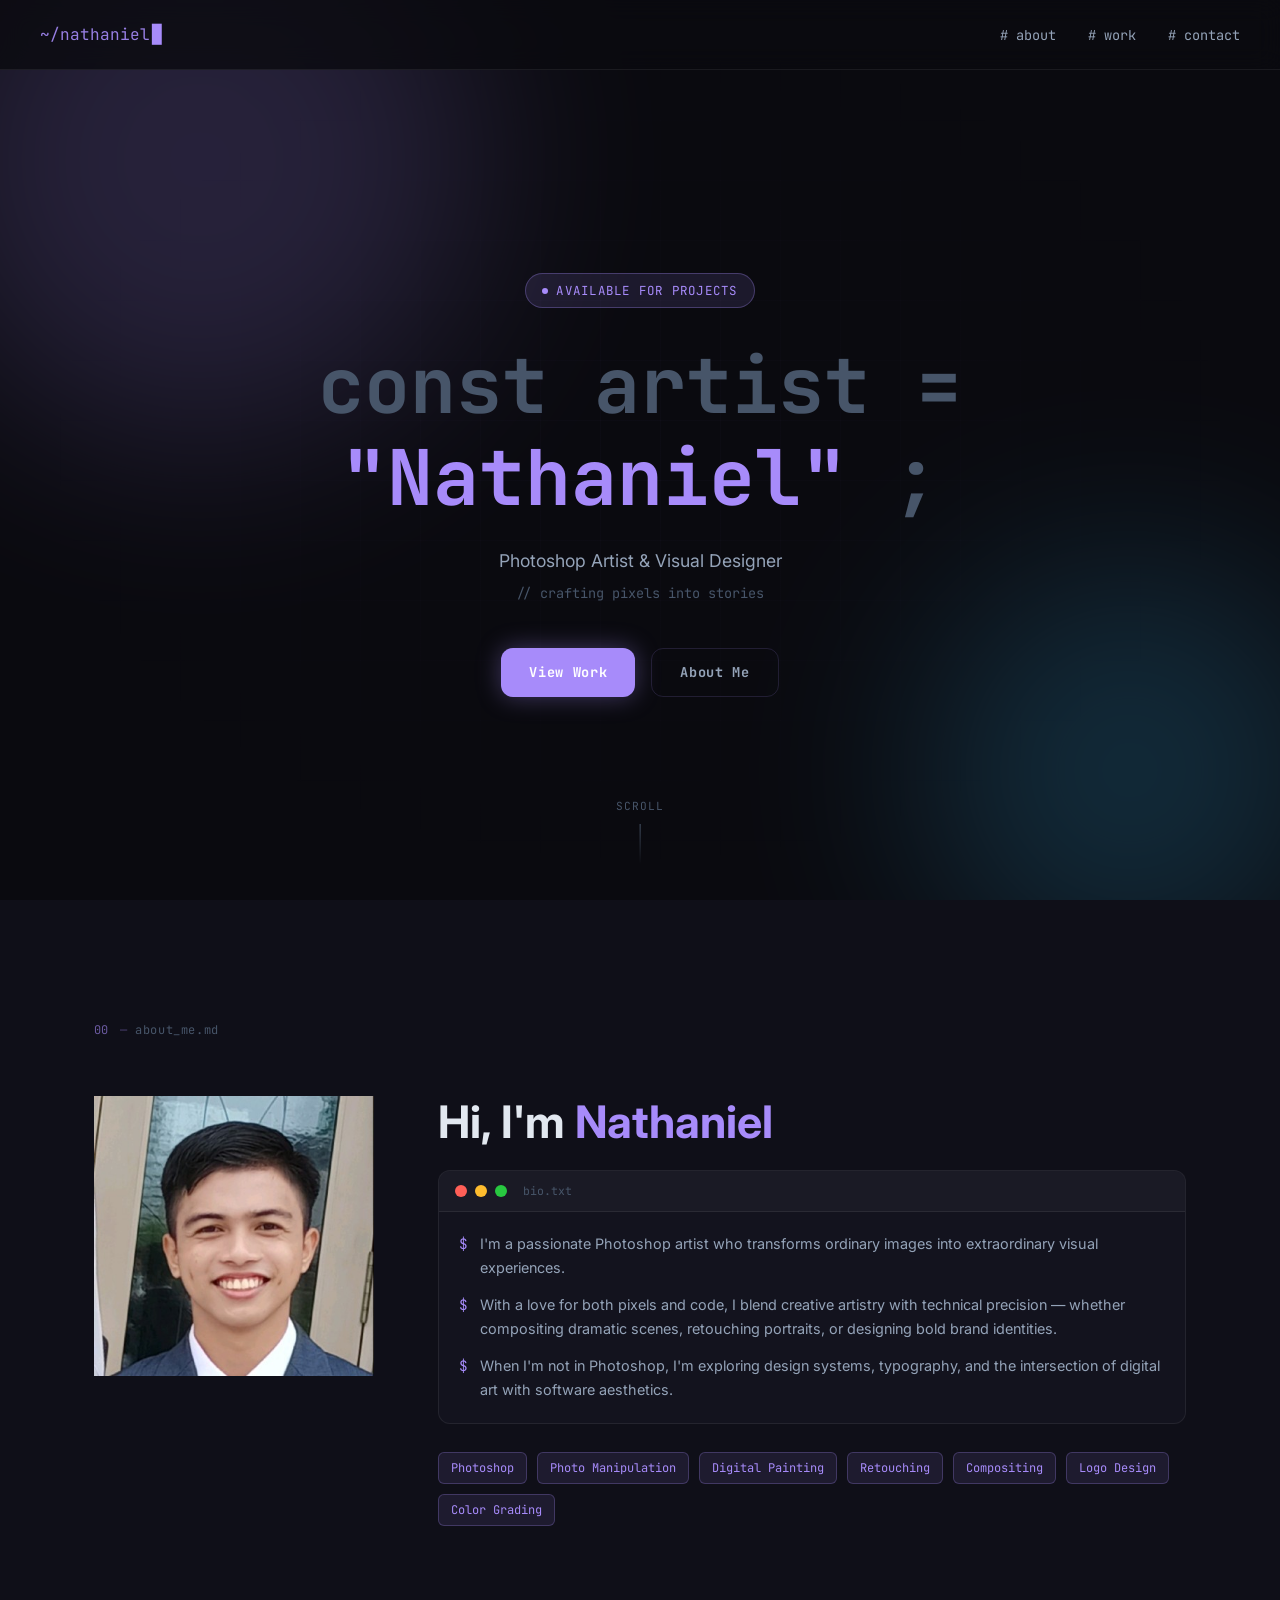
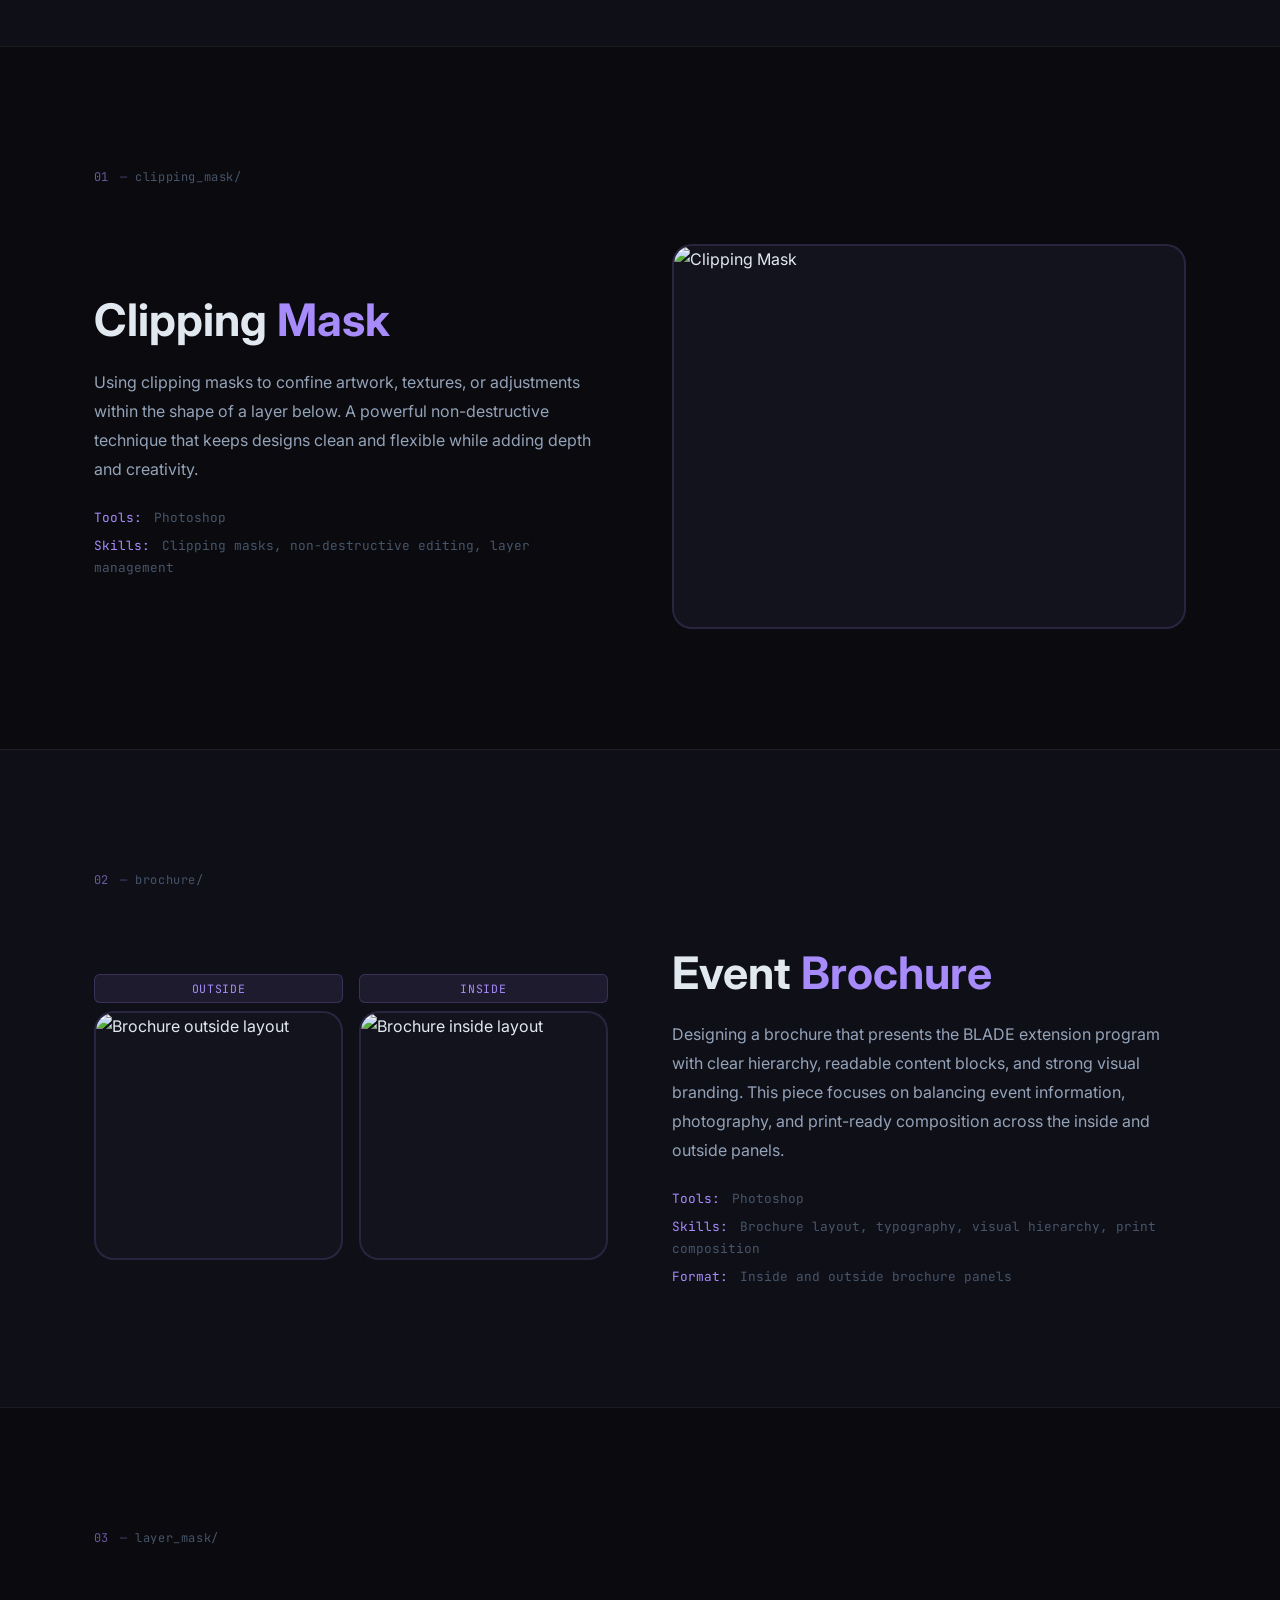
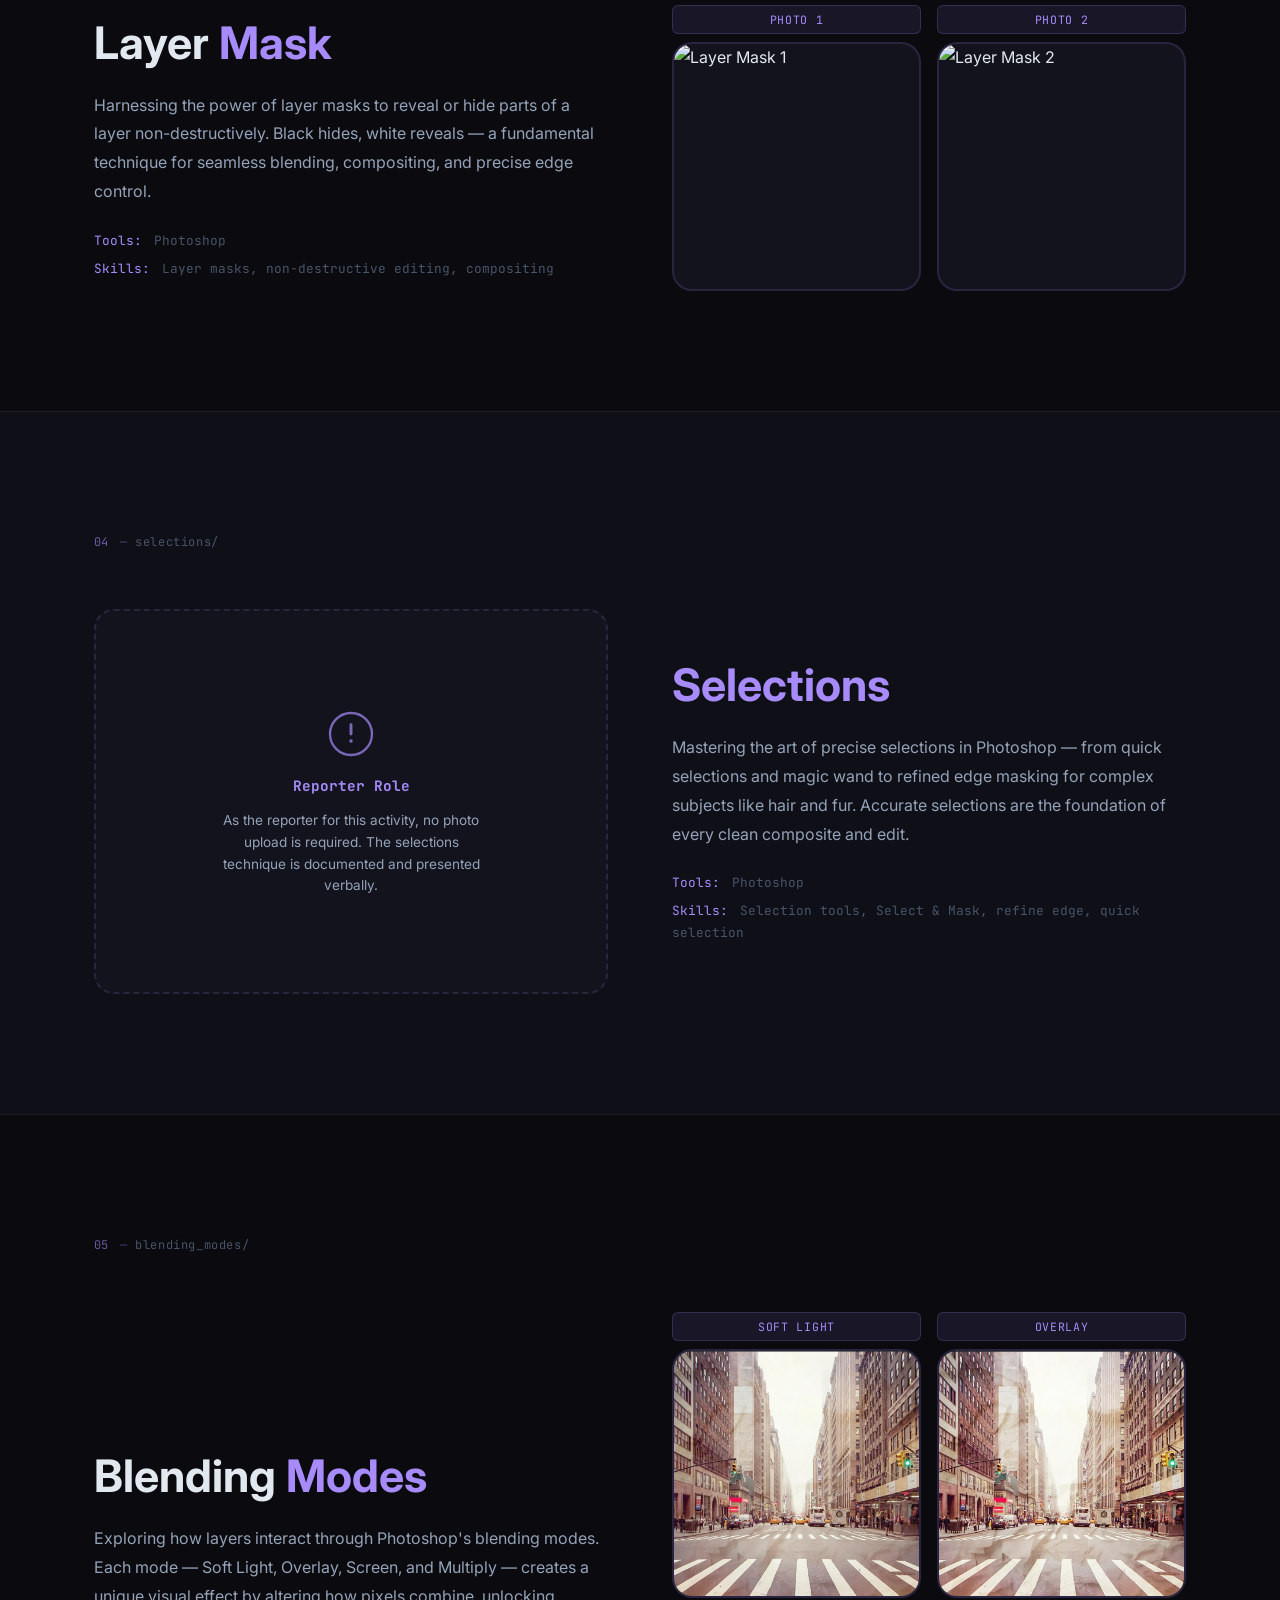
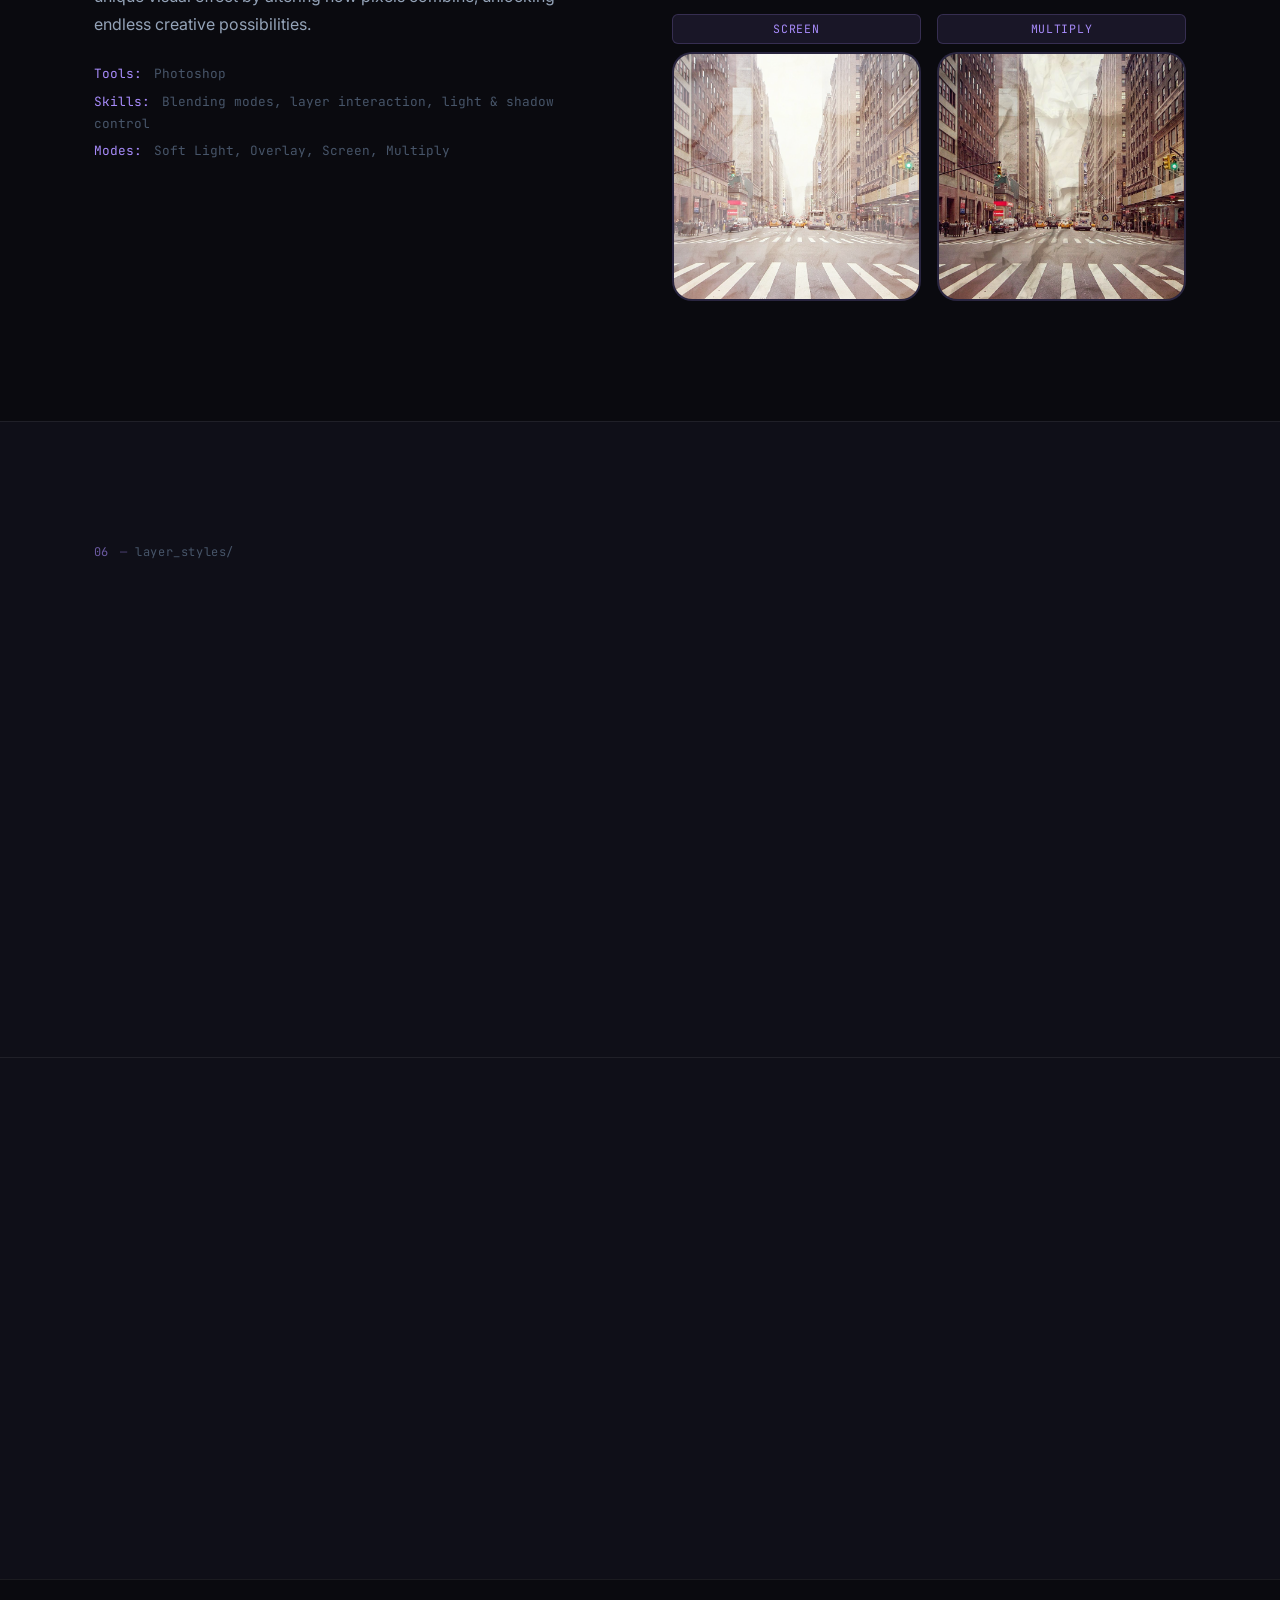
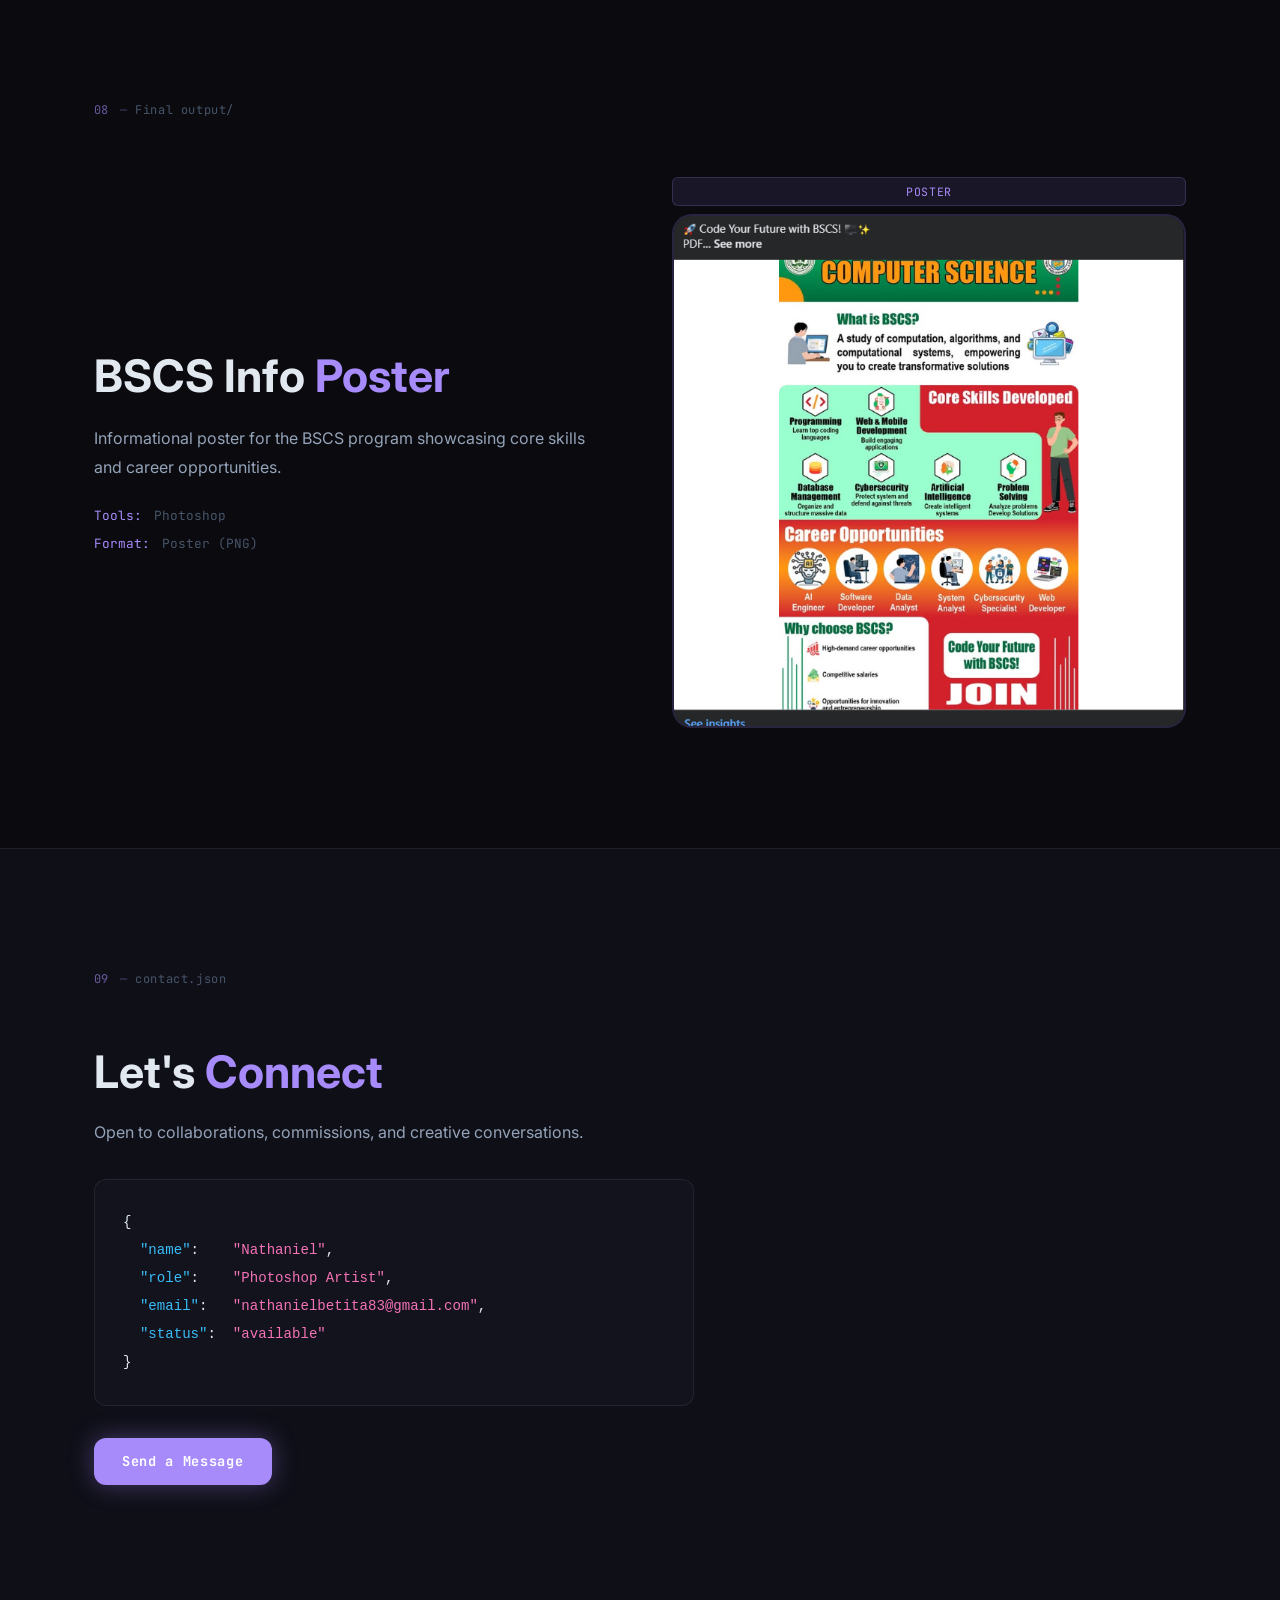
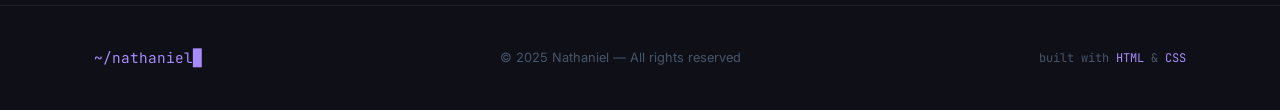
==== commit 95c4aae6: "Add new images for the LoTW restaurant activity - Added LoTW-Banner.png (22.5 MB) - Added LoTW-Poste" ====
--- a/index.html
+++ b/index.html
@@ -1,5 +1,6 @@
 <!DOCTYPE html>
 <html lang="en">
+
 <head>
   <meta charset="UTF-8" />
   <meta name="viewport" content="width=device-width, initial-scale=1.0" />
@@ -7,8 +8,11 @@
   <link rel="stylesheet" href="styles.css" />
   <link rel="preconnect" href="https://fonts.googleapis.com" />
   <link rel="preconnect" href="https://fonts.gstatic.com" crossorigin />
-  <link href="https://fonts.googleapis.com/css2?family=JetBrains+Mono:wght@400;700&family=Inter:wght@300;400;600;700&display=swap" rel="stylesheet" />
+  <link
+    href="https://fonts.googleapis.com/css2?family=JetBrains+Mono:wght@400;700&family=Inter:wght@300;400;600;700&display=swap"
+    rel="stylesheet" />
 </head>
+
 <body>
 
   <!-- ═══ NAV ═══ -->
@@ -95,11 +99,13 @@
               </p>
               <p class="t-line">
                 <span class="t-prompt">$</span>
-                With a love for both pixels and code, I blend creative artistry with technical precision — whether compositing dramatic scenes, retouching portraits, or designing bold brand identities.
+                With a love for both pixels and code, I blend creative artistry with technical precision — whether
+                compositing dramatic scenes, retouching portraits, or designing bold brand identities.
               </p>
               <p class="t-line">
                 <span class="t-prompt">$</span>
-                When I'm not in Photoshop, I'm exploring design systems, typography, and the intersection of digital art with software aesthetics.
+                When I'm not in Photoshop, I'm exploring design systems, typography, and the intersection of digital art
+                with software aesthetics.
               </p>
             </div>
           </div>
@@ -131,7 +137,8 @@
         <div class="activity-info">
           <h2 class="section-title">Clipping <span class="accent">Mask</span></h2>
           <p class="activity-desc">
-            Using clipping masks to confine artwork, textures, or adjustments within the shape of a layer below. A powerful non-destructive technique that keeps designs clean and flexible while adding depth and creativity.
+            Using clipping masks to confine artwork, textures, or adjustments within the shape of a layer below. A
+            powerful non-destructive technique that keeps designs clean and flexible while adding depth and creativity.
           </p>
           <ul class="activity-meta">
             <li><span class="meta-key">Tools:</span> Photoshop</li>
@@ -158,11 +165,14 @@
         <div class="activity-info">
           <h2 class="section-title">Event <span class="accent">Brochure</span></h2>
           <p class="activity-desc">
-            Designing a brochure that presents the BLADE extension program with clear hierarchy, readable content blocks, and strong visual branding. This piece focuses on balancing event information, photography, and print-ready composition across the inside and outside panels.
-          </p>
-          <ul class="activity-meta">
-            <li><span class="meta-key">Tools:</span> Photoshop</li>
-            <li><span class="meta-key">Skills:</span> Brochure layout, typography, visual hierarchy, print composition</li>
+            Designing a brochure that presents the BLADE extension program with clear hierarchy, readable content
+            blocks, and strong visual branding. This piece focuses on balancing event information, photography, and
+            print-ready composition across the inside and outside panels.
+          </p>
+          <ul class="activity-meta">
+            <li><span class="meta-key">Tools:</span> Photoshop</li>
+            <li><span class="meta-key">Skills:</span> Brochure layout, typography, visual hierarchy, print composition
+            </li>
             <li><span class="meta-key">Format:</span> Inside and outside brochure panels</li>
           </ul>
         </div>
@@ -171,13 +181,15 @@
             <div class="upload-slot">
               <span class="upload-slot-label">Outside</span>
               <div class="activity-img-card">
-                <img src="activities/brochure/Betita-Mongcao-outside.png" alt="Brochure outside layout" class="activity-img" />
+                <img src="activities/brochure/Betita-Mongcao-outside.png" alt="Brochure outside layout"
+                  class="activity-img" />
               </div>
             </div>
             <div class="upload-slot">
               <span class="upload-slot-label">Inside</span>
               <div class="activity-img-card">
-                <img src="activities/brochure/Betita-Mongcao-inside.png" alt="Brochure inside layout" class="activity-img" />
+                <img src="activities/brochure/Betita-Mongcao-inside.png" alt="Brochure inside layout"
+                  class="activity-img" />
               </div>
             </div>
           </div>
@@ -197,7 +209,8 @@
         <div class="activity-info">
           <h2 class="section-title">Layer <span class="accent">Mask</span></h2>
           <p class="activity-desc">
-            Harnessing the power of layer masks to reveal or hide parts of a layer non-destructively. Black hides, white reveals — a fundamental technique for seamless blending, compositing, and precise edge control.
+            Harnessing the power of layer masks to reveal or hide parts of a layer non-destructively. Black hides, white
+            reveals — a fundamental technique for seamless blending, compositing, and precise edge control.
           </p>
           <ul class="activity-meta">
             <li><span class="meta-key">Tools:</span> Photoshop</li>
@@ -235,7 +248,9 @@
         <div class="activity-info">
           <h2 class="section-title"><span class="accent">Selections</span></h2>
           <p class="activity-desc">
-            Mastering the art of precise selections in Photoshop — from quick selections and magic wand to refined edge masking for complex subjects like hair and fur. Accurate selections are the foundation of every clean composite and edit.
+            Mastering the art of precise selections in Photoshop — from quick selections and magic wand to refined edge
+            masking for complex subjects like hair and fur. Accurate selections are the foundation of every clean
+            composite and edit.
           </p>
           <ul class="activity-meta">
             <li><span class="meta-key">Tools:</span> Photoshop</li>
@@ -246,13 +261,14 @@
           <div class="reporter-notice">
             <div class="reporter-icon">
               <svg viewBox="0 0 48 48" fill="none" xmlns="http://www.w3.org/2000/svg">
-                <circle cx="24" cy="24" r="18" stroke="currentColor" stroke-width="2"/>
-                <path d="M24 16v8" stroke="currentColor" stroke-width="2.5" stroke-linecap="round"/>
-                <circle cx="24" cy="30" r="1.5" fill="currentColor"/>
+                <circle cx="24" cy="24" r="18" stroke="currentColor" stroke-width="2" />
+                <path d="M24 16v8" stroke="currentColor" stroke-width="2.5" stroke-linecap="round" />
+                <circle cx="24" cy="30" r="1.5" fill="currentColor" />
               </svg>
             </div>
             <p class="reporter-title">Reporter Role</p>
-            <p class="reporter-text">As the reporter for this activity, no photo upload is required. The selections technique is documented and presented verbally.</p>
+            <p class="reporter-text">As the reporter for this activity, no photo upload is required. The selections
+              technique is documented and presented verbally.</p>
           </div>
         </div>
       </div>
@@ -270,7 +286,9 @@
         <div class="activity-info">
           <h2 class="section-title">Blending <span class="accent">Modes</span></h2>
           <p class="activity-desc">
-            Exploring how layers interact through Photoshop's blending modes. Each mode — Soft Light, Overlay, Screen, and Multiply — creates a unique visual effect by altering how pixels combine, unlocking endless creative possibilities.
+            Exploring how layers interact through Photoshop's blending modes. Each mode — Soft Light, Overlay, Screen,
+            and Multiply — creates a unique visual effect by altering how pixels combine, unlocking endless creative
+            possibilities.
           </p>
           <ul class="activity-meta">
             <li><span class="meta-key">Tools:</span> Photoshop</li>
@@ -305,9 +323,9 @@
               </div>
             </div>
           </div>
-          </div>
-        </div>
-      </div>
+        </div>
+      </div>
+    </div>
     </div>
   </section>
 
@@ -322,7 +340,9 @@
         <div class="activity-info">
           <h2 class="section-title">Layer <span class="accent">Styles</span></h2>
           <p class="activity-desc">
-            Applying Photoshop's Layer Styles to add depth, dimension, and visual flair — from glowing text with Outer Glow to embossed surfaces with Bevel &amp; Emboss and dramatic shadows with Drop Shadow. Each style transforms a flat layer into something extraordinary.
+            Applying Photoshop's Layer Styles to add depth, dimension, and visual flair — from glowing text with Outer
+            Glow to embossed surfaces with Bevel &amp; Emboss and dramatic shadows with Drop Shadow. Each style
+            transforms a flat layer into something extraordinary.
           </p>
           <ul class="activity-meta">
             <li><span class="meta-key">Tools:</span> Photoshop</li>
@@ -352,19 +372,87 @@
       </div>
     </div>
   </section>
-
+  <section class="section activity-section alt-layout" id="activity-restaurant" data-index="07">
+    <div class="container">
+      <div class="section-label">
+        <span class="label-index">07</span>
+        <span class="label-text">Restaurant/</span>
+      </div>
+      <div class="activity-grid reversed">
+        <div class="activity-info">
+          <h2 class="section-title">LoTW Promo <span class="accent">Restaurant</span></h2>
+          <p class="activity-desc">Promo poster, store banner, and queue number designs for LoTW Restaurant.</p>
+          <ul class="activity-meta">
+            <li><span class="meta-key">Tools:</span> Photoshop</li>
+            <li><span class="meta-key">Outputs:</span> Poster, Store Banner, Queue Number</li>
+          </ul>
+        </div>
+        <div class="activity-media">
+          <div class="multi-upload-grid three-col">
+            <div class="upload-slot">
+              <span class="upload-slot-label">Poster</span>
+              <div class="activity-img-card">
+                <img src="activities/Restaurant/LoTW-Poster.png" alt="LoTW Poster" class="activity-img" />
+              </div>
+            </div>
+            <div class="upload-slot">
+              <span class="upload-slot-label">Store Banner</span>
+              <div class="activity-img-card">
+                <img src="activities/Restaurant/LoTW-Banner.png" alt="LoTW Banner" class="activity-img" />
+              </div>
+            </div>
+            <div class="upload-slot">
+              <span class="upload-slot-label">Queue Number</span>
+              <div class="activity-img-card">
+                <img src="activities/Restaurant/LoTW-queue.png" alt="LoTW Queue Number" class="activity-img" />
+              </div>
+            </div>
+          </div>
+        </div>
+      </div>
+    </div>
+  </section>
+  <!-- ─ Activity: BSCS Info Poster ─ -->
+  <section class="section activity-section" id="activity-bscs" data-index="08">
+    <div class="container">
+      <div class="section-label">
+        <span class="label-index">08</span>
+        <span class="label-text">Final output/</span>
+      </div>
+      <div class="activity-grid">
+        <div class="activity-info">
+          <h2 class="section-title">BSCS Info <span class="accent">Poster</span></h2>
+          <p class="activity-desc">Informational poster for the BSCS program showcasing core skills and career
+            opportunities.</p>
+          <ul class="activity-meta">
+            <li><span class="meta-key">Tools:</span> Photoshop</li>
+            <li><span class="meta-key">Format:</span> Poster (PNG)</li>
+          </ul>
+        </div>
+        <div class="activity-media">
+          <div class="upload-slot"><span class="upload-slot-label">Poster</span>
+            <div class="activity-img-card">
+              <img src="activities/Final%20output/BSCS-info-poster.png" alt="BSCS Info Poster" class="activity-img" />
+            </div>
+          </div>
+
+        </div>
+      </div>
+    </div>
+  </section>
+  <!-- ─ Activity: Restaurant (LoTW) ─ -->
   <!-- ═══ CONTACT ═══ -->
   <section class="section contact-section" id="contact">
     <div class="container">
       <div class="section-label">
-        <span class="label-index">07</span>
+        <span class="label-index">09</span>
         <span class="label-text">contact.json</span>
       </div>
       <div class="contact-inner">
         <h2 class="section-title">Let's <span class="accent">Connect</span></h2>
         <p class="contact-sub">Open to collaborations, commissions, and creative conversations.</p>
         <div class="contact-code-block">
-<pre><code>{
+          <pre><code>{
   <span class="json-key">"name"</span>:    <span class="json-val">"Nathaniel"</span>,
   <span class="json-key">"role"</span>:    <span class="json-val">"Photoshop Artist"</span>,
   <span class="json-key">"email"</span>:   <span class="json-val">"nathanielbetita83@gmail.com"</span>,
@@ -390,8 +478,8 @@
     <div class="modal-backdrop" id="modalBackdrop"></div>
     <button class="modal-close" id="modalClose" aria-label="Close">
       <svg viewBox="0 0 24 24" fill="none" stroke="currentColor" stroke-width="2">
-        <line x1="18" y1="6" x2="6" y2="18"/>
-        <line x1="6" y1="6" x2="18" y2="18"/>
+        <line x1="18" y1="6" x2="6" y2="18" />
+        <line x1="6" y1="6" x2="18" y2="18" />
       </svg>
     </button>
     <div class="modal-content">
@@ -401,4 +489,5 @@
 
   <script src="script.js"></script>
 </body>
-</html>
+
+</html>
